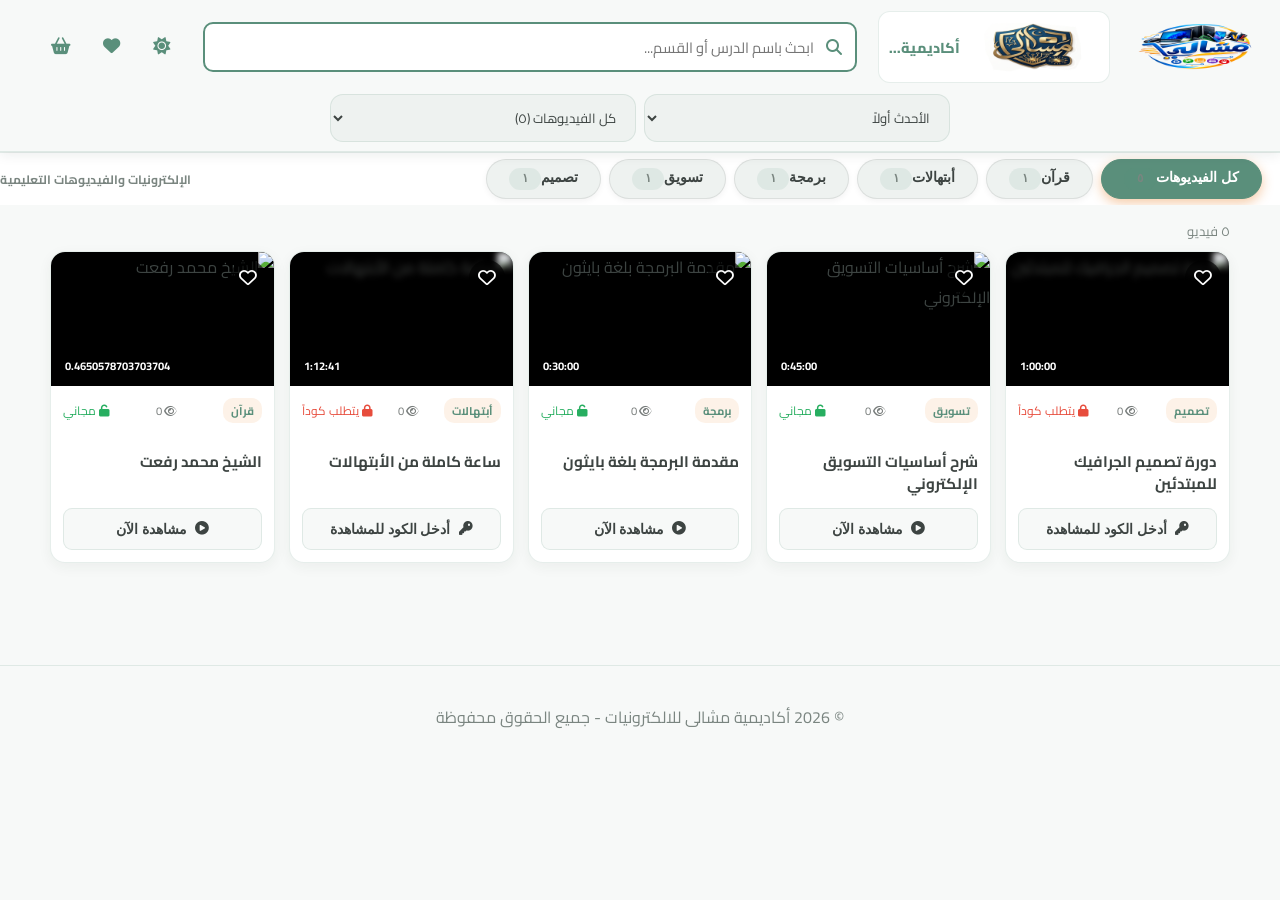
==== academy.html @ 0a914555 "Add files via upload" ====
<!DOCTYPE html>
<html lang="ar" dir="rtl">
<head>
    <meta charset="UTF-8">
    <meta name="viewport" content="width=device-width, initial-scale=1.0">
    <meta id="academy-meta-description" name="description" content="أكاديمية مشالى التعليمية - منصتك الأولى لتعلم صيانة الإلكترونيات، البرمجة، وأحدث التقنيات. دروس حصرية ومجانية.">
    <meta name="keywords" content="صيانة, إلكترونيات, برمجة, تعليم, دورات, مشالى, أكاديمية">
    <meta name="author" content="Mashily Store">
    <link rel="canonical" href="https://mashily.github.io/mashily-store/academy.html">
    <link rel="manifest" href="manifest.json">
    <meta id="academy-theme-color" name="theme-color" content="#f7f9f8">
    <meta id="academy-application-name" name="application-name" content="مشالى">
    <link id="academy-favicon" rel="icon" type="image/png" href="logo.png">
    <link id="academy-apple-touch-icon" rel="apple-touch-icon" href="logo.png">
    <meta property="og:type" content="website">
    <meta property="og:locale" content="ar_AR">
    <meta property="og:url" content="https://mashily.github.io/mashily-store/academy.html">
    <meta id="academy-og-title" property="og:title" content="أكاديمية مشالى | تعلم واحترف">
    <meta id="academy-og-description" property="og:description" content="أكاديمية مشالى التعليمية - دروس صيانة الإلكترونيات والبرمجة.">
    <meta id="academy-og-image" property="og:image" content="https://mashily.github.io/mashily-store/logo.png">
    <meta name="twitter:card" content="summary_large_image">
    <title>أكاديمية مشالى | تعلم واحترف</title>
    <link rel="stylesheet" href="style.css">
    <link rel="stylesheet" href="https://cdnjs.cloudflare.com/ajax/libs/font-awesome/6.4.0/css/all.min.css">
</head>
<body>
    <!-- الهيدر -->
    <header class="market-header">
        <div class="market-header-main">
            <a class="market-brand" href="index.html" aria-label="متجر مشالى">
                <img class="store-brand-logo" src="logo.png" alt="شعار متجر مشالى">
            </a>
            <a id="academy-header-link" class="market-academy-link" href="#academy-library" aria-label="أكاديمية مشالى للإلكترونيات">
                <img id="academy-header-icon" class="academy-video-icon" src="video.png" alt="" aria-hidden="true">
                <span id="academy-header-name">أكاديمية مشالى للإلكترونيات</span>
            </a>
            <label class="market-search" for="academy-search">
                <i class="fas fa-search" aria-hidden="true"></i>
                <input type="search" id="academy-search" placeholder="ابحث باسم الدرس أو القسم..." oninput="searchAcademy()" aria-label="البحث في الدروس">
            </label>
            <div class="market-actions">
                <div class="market-theme-wrap">
                    <button class="market-icon-button" type="button" onclick="toggleThemeMenu(event)" aria-label="تغيير المظهر"><i id="theme-icon" class="fas fa-moon"></i></button>
                    <div id="theme-menu" class="market-theme-menu">
                        <button onclick="setTheme('dark', event)" title="داكن هادئ"><i class="fas fa-moon"></i></button>
                        <button onclick="setTheme('light', event)" title="فاتح"><i class="fas fa-sun"></i></button>
                        <button onclick="setTheme('neon', event)" title="نيون"><i class="fas fa-bolt"></i></button>
                        <button onclick="setTheme('gold', event)" title="ذهبي"><i class="fas fa-crown"></i></button>
                    </div>
                </div>
                <button class="market-icon-button" type="button" onclick="document.getElementById('academy-library-filter').value='favorites'; applyAcademyFilters();" aria-label="دروس المفضلة">
                    <i class="fas fa-heart"></i>
                </button>
                <a class="market-icon-button" href="index.html" aria-label="العودة إلى المتجر"><i class="fas fa-shopping-basket"></i></a>
            </div>
        </div>
        <div class="academy-controls">
            <div class="academy-sort-container">
                <select id="academy-sort" onchange="sortAcademyVideos()" aria-label="ترتيب الدروس">
                    <option value="newest">الأحدث أولاً</option>
                    <option value="oldest">الأقدم أولاً</option>
                    <option value="most_viewed">الأكثر مشاهدة</option>
                    <option value="most_liked">الأكثر إعجاباً</option>
                </select>
                <select id="academy-library-filter" onchange="applyAcademyFilters()" aria-label="تصفية فيديوهات الأكاديمية">
                    <option value="all">كل الفيديوهات</option>
                    <option value="favorites">المفضلة</option>
                    <option value="continue">أكمل المشاهدة</option>
                    <option value="completed">تمت مشاهدتها</option>
                </select>
            </div>
        </div>
    </header>
    <nav class="market-category-bar" aria-label="أقسام الأكاديمية">
        <div id="academy-cats" class="cat-nav-scroll"></div>
        <button id="site-tagline" class="market-admin-link" type="button" onclick="triggerAdmin()">للإلكترونيات والفيديوهات التعليمية</button>
    </nav>

    <section class="academy-library" id="academy-library" aria-labelledby="academy-library-title">
        <h2 id="academy-library-title" class="visually-hidden">دروس الأكاديمية</h2>
        <span id="academy-results-count" class="academy-results-count" role="status" aria-live="polite"></span>
        <main class="video-grid" id="academy-grid" aria-label="دروس الأكاديمية">
            <div class="loader" style="grid-column: 1/-1; margin: 50px auto;"></div>
        </main>
    </section>

    <!-- مشغل الفيديو المنبثق -->
    <div id="video-player-modal" class="video-modal-overlay" onclick="if(event.target === this) closeVideoModal()">
        <div class="video-modal-content">
            <button class="close-video-btn" onclick="closeVideoModal()">✕</button>
            <div id="video-frame-container" class="video-frame-container">
                <button id="academy-fullscreen-btn" class="academy-fullscreen-btn" type="button" onclick="toggleAcademyVideoFullscreen()" aria-label="تكبير الفيديو" title="تكبير الفيديو">
                    <i class="fas fa-expand" aria-hidden="true"></i>
                </button>
                <!-- سيتم وضع الفيديو هنا -->
            </div>
            <div id="academy-player-notice" class="academy-player-notice" role="status" aria-live="polite" hidden></div>
            <div id="video-progress-container" class="video-progress-container">
                <div id="video-progress-bar" class="video-progress-bar"></div>
            </div>
            <div id="video-attachments-container" class="video-attachments"></div>
            
            <!-- قسم التفاعلات (لايك وتعليقات) -->
            <div class="video-interactions">
                <!-- شريط تقدم المستخدم -->
                <div class="user-profile-bar">
                    <div class="user-info">
                        <i class="fas fa-user-astronaut"></i>
                        <span id="profile-username">زائر</span>
                        <button id="edit-username-btn" onclick="changeUsername()" title="تغيير اسمك"><i class="fas fa-pencil-alt"></i></button>
                    </div>
                    <div class="level-info">
                        <span id="profile-level" class="level-badge">مبتدئ</span>
                        <div class="progress-container">
                            <div id="profile-progress" class="progress-bar"></div>
                        </div>
                        <span id="profile-points">0 / 100 نقطة</span>
                    </div>
                </div>
                <div class="video-actions">
                    <button id="video-like-btn" class="action-btn" onclick="toggleVideoLike()">
                        <i class="far fa-thumbs-up"></i> <span id="video-like-count">0</span> أعجبني
                    </button>
                    <button id="video-dislike-btn" class="action-btn" onclick="toggleVideoDislike()">
                        <i class="far fa-thumbs-down"></i> <span id="video-dislike-count">0</span> لم يعجبني
                    </button>
                    <button id="video-share-btn" class="action-btn" onclick="shareAcademyVideo()">
                        <i class="fas fa-share"></i> مشاركة
                    </button>
                </div>
                <div class="comments-section">
                    <h3 style="color:white; font-size:1rem; margin-bottom:10px; border-bottom:1px solid #333; padding-bottom:5px;">التعليقات</h3>
                    <div class="comment-form">
                        <input type="text" id="comment-input" placeholder="أضف تعليقاً..." onkeypress="if(event.key==='Enter') submitComment()">
                        <button onclick="submitComment()" class="btn-send"><i class="fas fa-paper-plane"></i></button>
                    </div>
                    <div id="comments-list" class="comments-list"></div>
                </div>
            </div>
        </div>
    </div>

    <!-- الفوتر -->
    <footer style="text-align: center; padding: 20px; color: var(--text-light); margin-top: 50px; border-top: 1px solid var(--border);">
        <p id="academy-footer-text">© 2026 أكاديمية مشالى - جميع الحقوق محفوظة</p>
    </footer>

    <script src="xlsx.full.min.js"></script>
    <script src="excel-loader.js"></script>
    <script src="script.js"></script>
    <script>
        window.addEventListener('load', async () => {
            await init();
            initAcademyPage();
        });
    </script>
</body>
</html>
---- style.css ----
/* استيراد الخط العربي الاحترافي */
@import url('https://fonts.googleapis.com/css2?family=Cairo:wght@400;700;900&display=swap');

:root {
    --primary: #5a8f7b;
    --bg: #f7f9f8;
    --card: #eef2f0;
    --text: #3d4442;
    --text-light: #7a8580;
    --card-bg: #ffffff;
    --border: rgba(90,143,123,0.15);
    --ticker-bg: #3d4442;
}

/* Black theme - calm default */
[data-theme="dark"] {
    --primary: #9bb8a7;
    --bg: #141719;
    --card: #1c2022;
    --text: #e5e9e6;
    --text-light: #a5ada8;
    --card-bg: #1c2022;
    --border: rgba(155,184,167,0.16);
    --ticker-bg: #1c2022;
}

[data-theme="light"] {
    --primary: #5a8f7b;
    --bg: #f7f9f8;
    --card: #eef2f0;
    --text: #3d4442;
    --card-bg: #ffffff;
    --text-light: #7a8580;
    --border: rgba(90,143,123,0.15);
    --ticker-bg: #3d4442;
}

/* White Theme - أبيض نقي */
[data-theme="white"] {
    --primary: #2e8b57;
    --bg: #ffffff;
    --card: #f9fafb;
    --text: #1f2937;
    --card-bg: #ffffff;
    --text-light: #6b7280;
    --border: #e5e7eb;
    --ticker-bg: #14532d;
}

/* Ocean Theme - أزرق هادئ */
[data-theme="ocean"] {
    --primary: #2f6f8f;
    --bg: #f4f8fa;
    --card: #e8f0f4;
    --text: #2c3e50;
    --card-bg: #ffffff;
    --text-light: #718391;
    --border: rgba(47,111,143,0.2);
    --ticker-bg: #2c3e50;
}

/* Rose Theme - وردي هادئ */
[data-theme="rose"] {
    --primary: #c97b84;
    --bg: #fdf7f8;
    --card: #f7ecee;
    --text: #4a3b3d;
    --card-bg: #ffffff;
    --text-light: #8a6a6e;
    --border: rgba(201,123,132,0.2);
    --ticker-bg: #4a3b3d;
}

/* Mint Theme - أخضر ناعم */
[data-theme="mint"] {
    --primary: #5b9a7e;
    --bg: #f6faf8;
    --card: #e9f2ee;
    --text: #33423b;
    --card-bg: #ffffff;
    --text-light: #6d8578;
    --border: rgba(91,154,126,0.2);
    --ticker-bg: #33423b;
}

/* Neon Tech Theme */
[data-theme="neon"] {
    --primary: #00D4FF;
    --bg: #000000;
    --card: #0A0A1A;
    --text: #FFFFFF;
    --card-bg: #0A0A1A;
    --text-light: #9aa7b8;
    --border: #00D4FF;
    --ticker-bg: #1A1A2E;
}

/* Premium Gold Theme */
[data-theme="gold"] {
    --primary: #FFD700;
    --bg: #0F0E0B;
    --card: #1A1915;
    --text: #FFFFFF;
    --card-bg: #1A1915;
    --text-light: #b8ad8a;
    --border: #FFD700;
    --ticker-bg: #2C2620;
}

[data-theme="dark"] #theme-icon {
    color: #9bb8a7;
}

body { 
    background: var(--bg); 
    color: var(--text); 
    margin: 0; 
    font-family: 'Cairo', sans-serif; 
    direction: rtl; 
    padding-bottom: 60px; /* مساحة للشريط السفلي */
    transition: 0.3s;
}

/* الهيدر وشعار مشالي والأكاديمية */
header { 
    background: var(--card); 
    padding: 0; 
    border-bottom: 2px solid var(--primary); 
    position: sticky; 
    top: 0; 
    z-index: 1000;
    box-shadow: 0 2px 10px rgba(0,0,0,0.1);
}
.header-top { display: flex; justify-content: space-between; align-items: center; gap: 10px; }
.logo, .academy-link { 
    text-decoration: none; 
    color: var(--primary); 
    font-weight: 900; 
    font-size: 1.4rem; 
    display: flex; 
    align-items: center; 
    gap: 5px; 
}
.academy-link { font-size: 1rem; background: rgba(230, 126, 34, 0.1); padding: 5px 15px; border-radius: 20px; }

/* زر الثيمات */
#theme-icon {
    color: var(--primary);
    transition: all 0.3s ease;
}

/* تأثيرات الثيمات على الأيقونة */
[data-theme="light"] #theme-icon {
    color: #5a8f7b;
}

[data-theme="white"] #theme-icon {
    color: #2e8b57;
}

[data-theme="ocean"] #theme-icon {
    color: #2f6f8f;
}

[data-theme="rose"] #theme-icon {
    color: #c97b84;
}

[data-theme="mint"] #theme-icon {
    color: #5b9a7e;
}

[data-theme="neon"] #theme-icon {
    color: #00D4FF;
    text-shadow: 0 0 10px #00D4FF;
}

[data-theme="gold"] #theme-icon {
    color: #FFD700;
    text-shadow: 0 0 8px #FFD700;
}

/* أزرار الأقسام (العروض) */
.cat-nav-scroll { 
    display: flex; 
    overflow-x: auto; 
    gap: 12px; 
    padding: 15px 10px; 
    white-space: nowrap; 
    scrollbar-width: none; 
}
.cat-nav-scroll::-webkit-scrollbar { display: none; }

.cat-btn-chip { 
    background: var(--card); 
    color: var(--text); 
    border: 1px solid rgba(0,0,0,0.08); 
    padding: 8px 22px; 
    border-radius: 50px; 
    cursor: pointer; 
    font-size: 0.9rem; 
    font-weight: 700; 
    transition: all 0.3s cubic-bezier(0.25, 0.8, 0.25, 1); 
    box-shadow: 0 2px 6px rgba(0,0,0,0.05);
}
.cat-btn-chip:hover { transform: translateY(-3px); box-shadow: 0 5px 12px rgba(0,0,0,0.1); border-color: var(--primary); color: var(--primary); }
.cat-btn-chip.active { background: var(--primary); color: white; border-color: var(--primary); box-shadow: 0 4px 12px rgba(230, 126, 34, 0.4); }
.cat-btn-chip.active:hover { color: white; transform: translateY(-1px); }

/* كارت المنتج المطور - ضبط المسافات صفر */
.products-grid { 
    display: grid; 
    grid-template-columns: repeat(auto-fill, minmax(150px, 1fr)); 
    gap: 8px; 
    padding: 8px; 
}
.product-card { 
    background: var(--card); 
    border-radius: 10px; 
    overflow: hidden; 
    border: 1px solid rgba(0,0,0,0.05); 
    text-align: center; 
    position: relative; 
    transition: 0.3s;
}
.product-card{cursor: pointer;}

/* --- شارة المنتج الاحترافية الجديدة --- */
.pro-badge {
    position: absolute;
    top: 10px;
    left: 10px; /* تظهر في الزاوية اليسرى العلوية */
    background: var(--primary);
    color: white; 
    font-size: 0.75rem; 
    padding: 5px 12px; 
    font-weight: 900; 
    border-radius: 8px 0 8px 0; /* حواف مائلة عصرية */
    z-index: 10;
    box-shadow: 2px 2px 8px rgba(0,0,0,0.2);
    overflow: hidden; /* لإخفاء لمعان الحركة */
    animation: badgePulse 3s infinite;
}

/* لون خاص للعروض */
.pro-badge.offer {
    background: #e74c3c;
    animation: badgeShake 4s infinite;
}

/* حركة اللمعان الاحترافية */
.pro-badge::before {
    content: '';
    position: absolute;
    top: 0; left: -100%;
    width: 100%; height: 100%;
    background: linear-gradient(90deg, transparent, rgba(255,255,255,0.4), transparent);
    animation: shimmer 2.5s infinite;
}

/* شارة نفدت الكمية */
.out-badge {
    position: absolute; z-index: 2;
    top: 50%; left: 50%;
    transform: translate(-50%, -50%);
    background: rgba(52, 73, 94, 0.95);
    color: white; padding: 8px 15px;
    border-radius: 30px; font-weight: bold;
    font-size: 0.85rem; white-space: nowrap;
    box-shadow: 0 5px 15px rgba(0,0,0,0.2);
    backdrop-filter: blur(2px);
}
.product-unavailable .img-container img {
    filter: grayscale(100%);
    opacity: 0.48;
}
.product-unavailable .qty-btn:disabled,
#modal-add-btn:disabled {
    cursor: not-allowed;
    opacity: 0.75;
}

/* تعريف الحركات */
@keyframes shimmer { 100% { left: 100%; } }
@keyframes badgePulse { 0%, 100% { transform: scale(1); } 50% { transform: scale(1.05); } }
@keyframes badgeShake { 0%, 100% { transform: rotate(0deg); } 10% { transform: rotate(5deg); } 20% { transform: rotate(-5deg); } 30% { transform: rotate(0deg); } }

/* توحيد مقاسات الصور */
.img-container { 
    width: 100%; 
    height: 115px; 
    background: #fff; 
    display: flex; 
    align-items: center; 
    justify-content: center; 
    position: relative; 
    cursor: pointer;
    margin-top: 0; /* مسافة صفر */
}
.img-container img { 
    max-width: 95%; 
    max-height: 95%; 
    object-fit: contain; /* تصغير الصورة بحجم ثابت */
}

/* طبقة معلومات الصنف عند الضغط */
.product-info-overlay {
    position: absolute; 
    top: 0; 
    left: 0; 
    width: 100%; 
    height: 100%;
    background: rgba(230, 126, 34, 0.95); 
    color: white;
    display: flex; 
    align-items: center; 
    justify-content: center;
    padding: 10px; 
    font-size: 0.8rem; 
    font-weight: bold;
    opacity: 0; 
    transition: 0.3s; 
    pointer-events: none; 
    z-index: 5;
    text-align: center;
}
.product-card.show-info .product-info-overlay { opacity: 1; }

/* كارت المنتج المطور - ضغط المسافات لأقصى درجة */
.products-grid { 
    display: grid; 
    grid-template-columns: repeat(auto-fill, minmax(150px, 1fr)); 
    gap: 8px; 
    padding: 8px; 
}

.product-card { 
    background: var(--card); 
    border-radius: 10px; 
    overflow: hidden; 
    border: 1px solid rgba(0,0,0,0.05); 
    text-align: center; 
    position: relative; 
    display: flex;
    flex-direction: column;
    box-shadow: 0 2px 6px rgba(0,0,0,0.08);
    transition: all 0.3s ease;
}

.product-card:hover {
    box-shadow: 0 8px 20px rgba(102, 126, 234, 0.25);
    transform: translateY(-4px) scale(1.02);
    border-color: rgba(102, 126, 234, 0.2);
}

.product-card:hover .img-container img {
    transform: scale(1.08);
}

.product-card:hover .qty-btn {
    background: linear-gradient(135deg, var(--primary) 0%, #667eea 100%);
    transform: scale(1.05);
    box-shadow: 0 4px 12px rgba(102, 126, 234, 0.3);
}


/* توحيد مقاسات الصور وضغطها */
.img-container { 
    width: 100%; 
    height: 125px; /* ارتفاع مضغوط لكارت أصغر */
    background: #fff; 
    display: flex; 
    align-items: center; 
    justify-content: center; 
    position: relative; 
    cursor: pointer;
}

.img-container img { 
    max-width: 95%; 
    max-height: 95%; 
    object-fit: contain;
    transition: transform 0.3s ease;
}

/* منطقة البيانات - ديناميكية */
.product-details { 
    padding: 2px 3px 3px 3px; /* مسافات صفرية تقريباً */
    display: flex;
    flex-direction: column;
    justify-content: flex-end;
    flex-grow: 1;
    gap: 0px; /* لا توجد مسافة بين العناصر */
}

.product-details h4 { 
    margin: 0px 0 0px 0; /* مسافة صفر تماماً */
    padding: 0;
    font-size: 0.7rem; /* خط أصغر */
    line-height: 1.1;
    min-height: auto; /* ديناميكي */
    display: -webkit-box;
    -webkit-line-clamp: 2;
    line-clamp: 2;
    -webkit-box-orient: vertical;
    overflow: hidden;
    color: var(--text);
    font-weight: 600;
}

.price-tag { 
    color: var(--primary); 
    font-weight: 900; 
    margin: 0px 0 0px 0; /* مسافة صفر */
    padding: 0;
    font-size: 0.75rem; 
}

.product-rating {
    display: inline-flex;
    align-items: center;
    justify-content: center;
    gap: 3px;
    color: var(--text-light);
    font-size: 0.62rem;
    line-height: 1.2;
    white-space: nowrap;
}
.rating-stars {
    display: inline-flex;
    gap: 1px;
    color: #e6a700;
    direction: ltr;
}
.rating-value { font-weight: 700; }
.rating-count { color: var(--text-light); }
.modal-info-section .product-rating { font-size: 0.9rem; }

/* عداد العروض الخاصة */
.countdown-timer {
    font-size: 0.7rem;
    color: #c0392b;
    font-weight: bold;
    background: #fff5f5;
    padding: 2px 6px;
    border-radius: 15px;
    margin: 0px 0 0px 0; /* إزالة المسافات */
    border: 1px dashed #e74c3c;
    display: inline-block;
    animation: pulseTimer 2s infinite;
}
@keyframes pulseTimer { 0%, 100% { opacity: 1; } 50% { opacity: 0.8; } }

.qty-btn { 
    background: var(--primary); 
    color: white; 
    border: none; 
    padding: 3px 2px; 
    width: 100%; 
    border-radius: 5px; 
    cursor: pointer; 
    font-weight: bold;
    font-size: 0.62rem;
    transition: all 0.2s;
    margin: 0px 0 0 0; /* مسافة صفر */
}

.qty-btn:hover {
    background: var(--primary-dark, #5a67d8);
    box-shadow: 0 2px 4px rgba(102, 126, 234, 0.3);
}

/* شريط الأخبار في أسفل الشاشة ثابت */
.news-ticker { 
    position: fixed; 
    bottom: 0; 
    left: 0; 
    width: 100%; 
    background: var(--ticker-bg); 
    color: white; 
    padding: 8px 0; 
    z-index: 2000; 
    overflow: hidden;
    border-top: 1px solid var(--primary);
}
.ticker-content { 
    display: inline-block; 
    white-space: nowrap; 
    animation: ticker 20s linear infinite; 
    font-size: 0.9rem;
}
@keyframes ticker { 0% { transform: translateX(-100%); } 100% { transform: translateX(100%); } }

/* أزرار عامة احترافية */
.btn {
    background: var(--primary);
    color: white;
    border: none;
    padding: 10px 20px;
    border-radius: 8px;
    cursor: pointer;
    font-weight: bold;
    transition: all 0.3s ease;
}

.btn:hover {
    transform: translateY(-2px);
    box-shadow: 0 4px 12px rgba(102, 126, 234, 0.3);
}

[data-theme="gold"] .btn {
    color: #000;
}

/* إشعار المشترين */
.social-proof-toast { 
    position: fixed; 
    bottom: 70px; 
    right: 15px; 
    background: var(--card); 
    border: 1px solid var(--primary); 
    padding: 8px 15px; 
    border-radius: 10px;
    box-shadow: 0 4px 15px rgba(0,0,0,0.2);
    z-index: 2500; 
    font-size: 0.8rem; 
    display: none; 
    animation: fadeIn 0.5s;
}
.social-proof-toast.show { display: block; }
@keyframes fadeIn { from { opacity: 0; transform: translateY(20px); } to { opacity: 1; transform: translateY(0); } }

/* السلة الجانبية */
.cart-sidebar { 
    position: fixed; 
    left: -100%; 
    top: 0; 
    width: 300px; 
    height: 100%; 
    background: var(--card); 
    z-index: 3500; 
    transition: 0.4s; 
    box-shadow: 2px 0 15px rgba(0,0,0,0.3);
    pointer-events: auto;
}
.cart-sidebar.active { left: 0; pointer-events: auto; }

#wishlist-sidebar {
    position: fixed !important;
    right: auto !important;
    left: -100% !important;
    width: 300px;
    height: 100%;
    transition: left 0.4s ease !important;
    pointer-events: auto;
    visibility: hidden;
}

#wishlist-sidebar.active {
    left: 0 !important;
    visibility: visible;
}

.overlay { position: fixed; top: 0; left: 0; width: 100%; height: 100%; background: rgba(0,0,0,0.2); display: none; z-index: 2500; pointer-events: none; }
.overlay.active { display: block; pointer-events: auto; }

/* تأثير التحميل skeleton */
.skeleton-card { background: #eee; height: 240px; border-radius: 10px; position: relative; overflow: hidden; }
.skeleton-card::after {
    content: ""; position: absolute; top: 0; left: -100%; width: 100%; height: 100%;
    background: linear-gradient(90deg, transparent, rgba(255,255,255,0.4), transparent);
    animation: loading 1.5s infinite;
}
@keyframes loading { 100% { left: 100%; } }

/* زر واتساب عائم أسفل اليسار */
.whatsapp-float {
    position: fixed;
    bottom: 70px; /* فوق شريط الأخبار */
    left: 20px;
    background: #25d366;
    color: white;
    width: 55px;
    height: 55px;
    border-radius: 50%;
    display: flex;
    align-items: center;
    justify-content: center;
    font-size: 30px;
    box-shadow: 2px 2px 10px rgba(0,0,0,0.2);
    z-index: 2000;
    text-decoration: none;
    transition: 0.3s;
}
.whatsapp-float:hover { transform: scale(1.1); }

/* ضبط شكل السلة */
.cart-sidebar {
    display: flex;
    flex-direction: column;
}

#cart-items {
    flex-grow: 1;
    overflow-y: auto;
    padding: 15px;
}

.cart-item-compact {
    display: flex;
    align-items: center;
    gap: 10px;
    background: var(--bg);
    padding: 10px;
    border-radius: 10px;
    margin-bottom: 10px;
    border: 1px solid rgba(0,0,0,0.05);
    pointer-events: auto;
}

.cart-item-compact button {
    pointer-events: auto;
    cursor: pointer;
}

.cart-item-img {
    width: 45px;
    height: 45px;
    object-fit: contain;
    background: white;
    border-radius: 5px;
}

.cart-footer {
    padding: 0 20px 20px;
    background: var(--card);
    border-top: 2px solid var(--primary);
    box-shadow: 0 -5px 15px rgba(0,0,0,0.05);
}

/* أيقونة المفضلة */
.wishlist-btn {
    position: absolute;
    top: 8px;
    right: 8px;
    background: rgba(255, 255, 255, 0.95);
    border: none;
    width: 32px;
    height: 32px;
    border-radius: 50%;
    cursor: pointer;
    font-size: 1.1rem;
    display: flex;
    align-items: center;
    justify-content: center;
    transition: all 0.3s ease;
    z-index: 15;
    box-shadow: 0 2px 8px rgba(0,0,0,0.15);
    color: #333;
}

.wishlist-btn:hover {
    background: white;
    transform: scale(1.15);
    box-shadow: 0 4px 12px rgba(231, 76, 60, 0.25);
}

.wishlist-btn.active {
    color: #e74c3c;
    animation: heartBeat 0.4s ease;
}

/* تأثيرات خاصة لكل ثيم */

/* Light Theme - Default */
[data-theme="light"] .wishlist-btn {
    background: rgba(255, 255, 255, 0.95);
    color: #333;
}

[data-theme="light"] .wishlist-btn.active {
    color: #e74c3c;
}

/* Neon Theme */
[data-theme="neon"] .wishlist-btn {
    background: rgba(15, 23, 42, 0.95);
    color: #FFFFFF;
}

[data-theme="neon"] .wishlist-btn.active {
    color: #00D4FF;
}

/* Gold Theme */
[data-theme="gold"] .wishlist-btn {
    background: rgba(15, 23, 42, 0.95);
    color: #FFFFFF;
}

[data-theme="gold"] .wishlist-btn.active {
    color: #FFD700;
}

/* Light Theme - Default */
[data-theme="light"] .qty-btn {
    background: linear-gradient(135deg, #e67e22, #d35400);
    box-shadow: 0 2px 8px rgba(230, 126, 34, 0.2);
}

[data-theme="light"] .qty-btn:hover {
    box-shadow: 0 4px 15px rgba(230, 126, 34, 0.4);
}

[data-theme="light"] .product-card {
    border-color: rgba(0,0,0,0.08);
}

/* Neon Theme - Neon Glow */
[data-theme="neon"] .qty-btn {
    background: linear-gradient(135deg, #00D4FF, #9D4EDD);
    box-shadow: 0 0 10px #00D4FF, 0 0 20px #9D4EDD;
    text-shadow: 0 0 10px rgba(0, 212, 255, 0.5);
}

[data-theme="neon"] .qty-btn:hover {
    box-shadow: 0 0 20px #00D4FF, 0 0 30px #9D4EDD;
    transform: scale(1.05) translateY(-2px);
}

[data-theme="neon"] .product-card {
    border-color: #00D4FF;
}

/* Premium Gold Theme - Gold Shine */
[data-theme="gold"] .qty-btn {
    background: linear-gradient(135deg, #FFD700, #FFA500);
    box-shadow: 0 4px 15px rgba(255, 215, 0, 0.4);
}

[data-theme="gold"] .qty-btn:hover {
    box-shadow: 0 6px 20px rgba(255, 215, 0, 0.6);
    transform: scale(1.05) translateY(-2px);
}

[data-theme="gold"] .product-card {
    border-color: #FFD700;
}

@keyframes heartBeat {
    0%, 100% { transform: scale(1); }
    25% { transform: scale(1.3); }
    50% { transform: scale(1.1); }
}
.cat-btn-chip, .product-card, .btn, input, select, textarea {
    transition: background-color 0.3s ease;
}

.social-proof-toast {
    box-shadow: 0 4px 15px rgba(0, 0, 0, 0.1);
}

.cat-btn i {
    margin-left: 8px;
}

/* --- نافذة تفاصيل المنتج (Modal) --- */
#product-details-modal {
    display: none;
    position: fixed;
    top: 0; left: 0;
    width: 100%; height: 100%;
    background: rgba(0,0,0,0.3); /* خلفية أكثر شفافية */
    z-index: 5000;
    align-items: center;
    justify-content: center;
    backdrop-filter: blur(8px); /* زيادة تأثير الضباب */
}

.details-content {
    background: var(--card-bg);
    width: 95%;
    max-width: 1000px; /* عرض أكبر للشاشات الكبيرة */
    border-radius: 15px;
    padding: 0; /* إزالة الحواف الداخلية للتحكم بها في الشبكة */
    position: relative;
    display: flex;
    flex-direction: column;
    box-shadow: 0 10px 30px rgba(0,0,0,0.3);
    border: 1px solid var(--primary);
    max-height: 90vh;
    overflow: hidden;
}

/* تقسيم النافذة لجزئين */
.modal-body-grid {
    display: grid;
    grid-template-columns: 1.2fr 1fr; /* الصورة تأخذ مساحة أكبر قليلاً */
    height: 100%;
    overflow: hidden;
}

/* قسم الصورة */
.modal-gallery-section {
    background: #fff;
    padding: 20px;
    display: flex;
    flex-direction: column;
    justify-content: center;
    border-left: 1px solid rgba(0,0,0,0.05);
}

/* قسم المعلومات */
.modal-info-section {
    padding: 25px;
    overflow-y: auto;
    display: flex;
    flex-direction: column;
    gap: 15px;
    max-height: 85vh; /* لضمان التمرير داخل القسم فقط */
}

/* معرض الصور */
.gallery-container { 
    position: relative; 
    width: 100%; 
    height: 400px; /* تكبير ارتفاع الصورة */
    display: flex; align-items: center; justify-content: center; overflow: hidden;
    cursor: zoom-in; /* شكل المؤشر عند التكبير */
}
.gallery-img { max-width: 100%; max-height: 100%; object-fit: contain; transition: transform 0.3s ease; /* حركة ناعمة للتكبير */ }
.gallery-btn { position: absolute; top: 50%; transform: translateY(-50%); background: rgba(0,0,0,0.1); color: var(--primary); border: none; padding: 10px; cursor: pointer; border-radius: 50%; width: 40px; height: 40px; display: flex; align-items: center; justify-content: center; transition: 0.3s; font-size: 1.2rem; z-index: 100; }
.gallery-btn:hover { background: var(--primary); color: #fff; }
.prev-btn { left: 10px; right: auto; }
.next-btn { right: 10px; left: auto; }

/* زر تكبير الشاشة */
.fullscreen-btn {
    top: 15px; right: 15px; /* في الزاوية العلوية */
    transform: none; /* إلغاء التوسط العمودي */
    background: rgba(255,255,255,0.8);
    color: #333;
    z-index: 10;
}

/* تنسيق وضع ملء الشاشة */
.gallery-container:fullscreen {
    background: #000; /* خلفية سوداء للتركيز */
    display: flex; align-items: center; justify-content: center;
}
.gallery-container:fullscreen .gallery-img {
    max-height: 90vh; /* ضمان عدم خروج الصورة عن الشاشة */
}

.gallery-dots { display: flex; gap: 5px; justify-content: center; margin-top: 10px; }
.dot { width: 10px; height: 10px; background: #ccc; border-radius: 50%; cursor: pointer; }
.dot.active { background: var(--primary); transform: scale(1.2); }

/* شريط الصور المصغرة (Thumbnails) */
.gallery-thumbnails {
    display: flex;
    gap: 10px;
    justify-content: center;
    margin-top: 15px;
    overflow-x: auto;
    padding: 5px;
    scrollbar-width: none; /* إخفاء شريط التمرير */
}
.gallery-thumbnails::-webkit-scrollbar { display: none; }

.thumbnail-img {
    width: 60px; height: 60px;
    object-fit: contain;
    border: 2px solid var(--border);
    border-radius: 8px;
    cursor: pointer;
    transition: all 0.2s ease;
    background: #fff;
    opacity: 0.7;
}
.thumbnail-img:hover { opacity: 1; transform: translateY(-2px); border-color: var(--primary); }
.thumbnail-img.active {
    opacity: 1;
    border-color: var(--primary);
    box-shadow: 0 0 0 2px rgba(230, 126, 34, 0.2);
    transform: scale(1.05);
}

/* تحسينات نافذة المنتج - خطوط كبيرة وأزرار */
#modal-title { font-size: 1.6rem !important; margin: 0 !important; font-weight: 900 !important; line-height: 1.3; }
#modal-desc { font-size: 1rem !important; color: var(--text-light) !important; margin: 0 !important; line-height: 1.6; }
#modal-specs { 
    font-size: 0.95rem !important; 
    line-height: 1.8 !important; 
    color: var(--text) !important; 
    background: var(--bg); 
    padding: 15px; 
    border-radius: 10px; 
    border: 1px solid var(--border);
}
#modal-price-area { font-size: 2rem !important; margin: 10px 0 !important; color: var(--primary); font-weight: 900; }
#modal-meta { font-size: 1rem !important; }

/* زر الإغلاق */
.close-modal-btn {
    position: absolute; top: 15px; left: 15px; 
    background: rgba(0,0,0,0.05); border: none; 
    width: 35px; height: 35px; border-radius: 50%;
    font-size: 1.2rem; cursor: pointer; color: var(--text); 
    z-index: 20; display: flex; align-items: center; justify-content: center;
    transition: 0.3s;
}
.close-modal-btn:hover { background: #e74c3c; color: white; }

/* تجاوب مع الموبايل */
@media (max-width: 768px) {
    header {
        position: static;
    }

    .modal-body-grid { grid-template-columns: 1fr; overflow-y: auto; display: block; }
    .modal-gallery-section { padding: 10px; border-left: none; border-bottom: 1px solid var(--border); }
    .gallery-container { height: 280px; }
    .modal-info-section { padding: 15px; max-height: none; overflow: visible; }
    .details-content { max-height: 95vh; overflow-y: auto; }
}

/* تأثير تحميل الأكاديمية (Skeleton) */
.skeleton-video {
    background: var(--card);
    border-radius: 15px;
    height: 180px;
    position: relative;
    overflow: hidden;
    border: 1px solid var(--border);
}
.skeleton-video::after {
    content: ""; position: absolute; top: 0; left: -100%; width: 100%; height: 100%;
    background: linear-gradient(90deg, transparent, rgba(255,255,255,0.1), transparent);
    animation: loading 1.5s infinite;
}
.skeleton-vid-top { height: 60%; background: rgba(150,150,150,0.15); }
.skeleton-vid-bot { height: 40%; padding: 10px; display: flex; flex-direction: column; gap: 8px; }
.skeleton-line { height: 8px; background: rgba(150,150,150,0.15); border-radius: 4px; }

/* --- تنسيقات الأكاديمية الاحترافية --- */
.academy-hero {
    background: linear-gradient(-45deg, var(--primary), #2c3e50, #2980b9, #6dd5fa);
    background-size: 400% 400%;
    animation: gradientBG 15s ease infinite;
    color: white;
    padding: 30px 20px;
    text-align: center;
    border-radius: 0 0 30px 30px;
    margin-bottom: 30px;
    box-shadow: 0 10px 30px rgba(0,0,0,0.2);
    position: relative;
    overflow: hidden;
}
@keyframes gradientBG {
    0% { background-position: 0% 50%; }
    50% { background-position: 100% 50%; }
    100% { background-position: 0% 50%; }
}
.academy-hero::before {
    content: ''; position: absolute; top: 0; left: 0; width: 100%; height: 100%;
    background: url('https://www.transparenttextures.com/patterns/cubes.png');
    opacity: 0.1;
}
.hero-content { position: relative; z-index: 2; }
.hero-icon { font-size: 2.5rem; margin-bottom: 10px; animation: float 3s ease-in-out infinite; }
.academy-hero h1 { font-size: 2.5rem; margin: 0 0 10px 0; font-weight: 900; text-shadow: 0 2px 10px rgba(0,0,0,0.2); }
.academy-hero p { font-size: 1.1rem; opacity: 0.9; max-width: 600px; margin: 0 auto 20px auto; line-height: 1.6; }
.hero-stats { display: flex; gap: 20px; justify-content: center; flex-wrap: wrap; font-size: 0.9rem; opacity: 0.8; }
.hero-stats span { display: flex; align-items: center; gap: 5px; background: rgba(255,255,255,0.1); padding: 5px 15px; border-radius: 20px; }

@keyframes float { 0%, 100% { transform: translateY(0); } 50% { transform: translateY(-10px); } }

.academy-controls { max-width: 1000px; margin: 0 auto 30px auto; padding: 0 20px; text-align: center; }
.search-box { position: relative; max-width: 500px; margin: 0 auto 20px auto; }
.search-box input { 
    width: 100%; padding: 12px 40px 12px 15px; border-radius: 30px; border: none; 
    background: var(--card); color: var(--text); font-size: 1rem; transition: 0.3s;
    box-shadow: 0 5px 15px rgba(0,0,0,0.08);
}
.search-box input:focus { transform: scale(1.02); box-shadow: 0 8px 25px rgba(0,0,0,0.15); }
.search-box i { position: absolute; right: 15px; top: 50%; transform: translateY(-50%); color: var(--text-light); }

.academy-sort-container {
    display: grid;
    gap: 8px;
    max-width: 320px;
    margin: 0 auto 15px auto;
}
#academy-sort,
#academy-library-filter {
    width: 100%;
    padding: 8px 15px;
    border-radius: 25px;
    border: 2px solid var(--border);
    background: var(--card);
    color: var(--text);
    font-family: 'Cairo', sans-serif;
    cursor: pointer;
    outline: none;
    font-size: 0.9rem;
}
#academy-sort:focus,
#academy-library-filter:focus { border-color: var(--primary); }

.video-grid {
    display: grid;
    grid-template-columns: repeat(auto-fill, minmax(180px, 1fr)); /* تصغير أكثر للكروت */
    gap: 10px; /* تقليل المسافات */
    padding: 10px;
    max-width: 1400px; /* زيادة عرض الحاوية لاستغلال الشاشة */
    margin: 0 auto;
}

.video-card {
    background: var(--card);
    border-radius: 15px;
    overflow: hidden;
    box-shadow: 0 5px 15px rgba(0,0,0,0.03);
    transition: transform 0.3s ease, box-shadow 0.3s ease;
    border: 1px solid rgba(0,0,0,0.03);
    position: relative;
    display: flex;
    flex-direction: column;
    cursor: pointer;
}
.video-card:hover { transform: translateY(-5px); box-shadow: 0 15px 35px rgba(0,0,0,0.1); }

.video-thumbnail {
    position: relative;
    width: 100%;
    padding-top: 60%; /* تكبير ارتفاع الفيديو قليلاً */
    background: #000;
    overflow: hidden;
}
.video-thumbnail img {
    position: absolute; top: 0; left: 0; width: 100%; height: 100%;
    object-fit: cover; transition: transform 0.5s ease;
}
.video-card:hover .video-thumbnail img { transform: scale(1.1); }

.video-favorite-btn {
    position: absolute;
    top: 8px;
    right: 8px;
    z-index: 3;
    width: 36px;
    height: 36px;
    border: 0;
    border-radius: 50%;
    background: rgba(0, 0, 0, 0.65);
    color: white;
    cursor: pointer;
    font-size: 1.1rem;
}
.video-favorite-btn.active { color: #ff4d6d; }
.video-favorite-btn:focus-visible,
.video-resume-btn:focus-visible { outline: 3px solid var(--primary); outline-offset: 2px; }

.video-completed-badge {
    position: absolute;
    top: 8px;
    left: 8px;
    z-index: 2;
    padding: 4px 7px;
    border-radius: 20px;
    background: rgba(22, 163, 74, 0.95);
    color: white;
    font-size: 0.68rem;
    font-weight: bold;
}

.video-card-progress {
    position: absolute;
    bottom: 0;
    right: 0;
    left: 0;
    z-index: 2;
    height: 5px;
    background: rgba(255, 255, 255, 0.45);
}
.video-card-progress span {
    display: block;
    height: 100%;
    background: #e11d48;
    transition: width 0.3s ease;
}

/* شارة مدة الفيديو */
.video-duration {
    position: absolute;
    bottom: 8px;
    left: 8px; /* تظهر في الزاوية اليسرى */
    background: rgba(0, 0, 0, 0.75);
    color: white;
    padding: 2px 6px;
    border-radius: 4px;
    font-size: 0.7rem;
    font-weight: bold;
    backdrop-filter: blur(2px);
}

.play-icon-overlay {
    position: absolute; top: 50%; left: 50%; transform: translate(-50%, -50%);
    width: 60px; height: 60px;
    background: rgba(230, 126, 34, 0.9);
    border-radius: 50%;
    display: flex; align-items: center; justify-content: center;
    color: white; font-size: 1.5rem;
    opacity: 0; transition: 0.3s;
    box-shadow: 0 0 0 0 rgba(230, 126, 34, 0.5);
}
.video-card:hover .play-icon-overlay { opacity: 1; animation: pulsePlay 1.5s infinite; }
@keyframes pulsePlay { 0% { box-shadow: 0 0 0 0 rgba(230, 126, 34, 0.7); } 70% { box-shadow: 0 0 0 15px rgba(230, 126, 34, 0); } 100% { box-shadow: 0 0 0 0 rgba(230, 126, 34, 0); } }

.video-content { padding: 8px; flex-grow: 1; display: flex; flex-direction: column; } /* تقليل الحواف أكثر */
.video-meta { display: flex; justify-content: space-between; align-items: center; margin-bottom: 5px; }
.video-cat { font-size: 0.7rem; background: rgba(230, 126, 34, 0.1); color: var(--primary); padding: 2px 8px; border-radius: 10px; font-weight: bold; }
.video-status { font-size: 0.75rem; }

.video-title { font-size: 0.85rem; font-weight: bold; margin-bottom: 5px; line-height: 1.3; color: var(--text); flex-grow: 1; }

.video-btn {
    width: 100%; padding: 6px; border: none; border-radius: 6px;
    background: var(--bg); color: var(--text); border: 1px solid var(--border);
    cursor: pointer; font-weight: bold; transition: 0.3s; font-size: 0.8rem;
    display: flex; align-items: center; justify-content: center; gap: 8px;
}
.video-btn:hover { background: var(--primary); color: white; border-color: var(--primary); }
.video-resume-btn { background: rgba(230, 126, 34, 0.12); color: var(--primary); }

/* Locked Video Style */
.video-card.locked .video-thumbnail img { filter: blur(3px) grayscale(80%); }
.video-card.locked .play-icon-overlay { background: rgba(50, 50, 50, 0.9); animation: none; }
.video-card.locked .play-icon-overlay i::before { content: "\f023"; } /* Lock icon */

/* Video Modal */
.video-modal-overlay {
    position: fixed; top: 0; left: 0; width: 100%; height: 100%;
    background: rgba(0,0,0,0.9); z-index: 6000;
    display: none;
    align-items: flex-start; /* تعديل: لضمان ظهور أعلى النافذة دائماً */
    justify-content: center;
    backdrop-filter: blur(5px);
    overflow-y: auto; /* السماح بالتمرير إذا كان المحتوى أطول من الشاشة */
    padding: 5vh 15px; /* إضافة مسافة علوية وسفلية لتجنب الالتصاق بالحواف */
}
.video-modal-content {
    width: 90%; max-width: 900px;
    background: black; border-radius: 15px; overflow: hidden;
    box-shadow: 0 20px 50px rgba(0,0,0,0.5);
    position: relative;
}
.video-frame-container { position: relative; padding-top: 56.25%; }
.video-frame-container iframe, .video-frame-container video { position: absolute; top: 0; left: 0; width: 100%; height: 100%; }
.video-frame-container:fullscreen,
.video-frame-container:-webkit-full-screen {
    width: 100vw;
    height: 100vh;
    padding: 0;
    background: #000;
}
#active-academy-video:fullscreen,
#active-academy-video:-webkit-full-screen {
    width: 100vw;
    height: 100vh;
    object-fit: contain;
    background: #000;
}
.academy-fullscreen-btn {
    position: absolute;
    top: 12px;
    left: 12px;
    z-index: 5;
    display: inline-flex;
    align-items: center;
    justify-content: center;
    width: 42px;
    height: 42px;
    border: 1px solid rgba(255,255,255,0.45);
    border-radius: 8px;
    background: rgba(0,0,0,0.72);
    color: #fff;
    cursor: pointer;
    font-size: 1.1rem;
}
.academy-fullscreen-btn:hover,
.academy-fullscreen-btn:focus-visible {
    background: var(--primary);
    outline: 2px solid #fff;
    outline-offset: 2px;
}
.video-unavailable-message {
    position: absolute;
    inset: 0;
    display: flex;
    align-items: center;
    justify-content: center;
    padding: 20px;
    color: #fff;
    text-align: center;
}
.academy-player-notice {
    padding: 8px 14px;
    background: #33270d;
    color: #ffe6a3;
    text-align: center;
    font-size: 0.9rem;
}
.academy-player-notice[hidden] {
    display: none;
}
.close-video-btn { position: absolute; top: -40px; right: 0; color: white; background: none; border: none; font-size: 2rem; cursor: pointer; transition: 0.3s; }
.close-video-btn:hover { color: var(--primary); transform: rotate(90deg); }

/* شريط التقدم للفيديو */
.video-progress-container {
    width: 100%; height: 5px; background: #222; position: relative; display: none;
}
.video-progress-bar {
    height: 100%; background: var(--primary); width: 0%;
    transition: width 0.1s linear;
    box-shadow: 0 0 10px var(--primary);
}

/* قسم المرفقات في النافذة */
.video-attachments {
    padding: 15px 20px;
    display: flex;
    gap: 10px;
    flex-wrap: wrap;
}
.attachment-btn {
    background: #222;
    color: #ccc;
    text-decoration: none;
    padding: 8px 15px;
    border-radius: 5px;
    font-size: 0.85rem;
    display: flex; align-items: center; gap: 8px;
    transition: 0.3s; border: 1px solid #333;
}
.attachment-btn:hover { background: var(--primary); color: white; border-color: var(--primary); }

/* تفاعلات الفيديو (لايك وتعليقات) */
.video-interactions {
    padding: 0 20px 20px 20px;
    border-top: 1px solid #333;
    color: #fff;
    background: #000;
}
.video-actions {
    padding: 15px 0;
    display: flex;
    gap: 15px;
}

/* --- شريط تقدم المستخدم --- */
.user-profile-bar {
    background: rgba(255, 255, 255, 0.05);
    border: 1px solid #333;
    border-radius: 10px;
    padding: 12px 15px;
    margin-bottom: 15px;
    display: flex;
    justify-content: space-between;
    align-items: center;
    gap: 15px;
}
.user-info {
    display: flex;
    align-items: center;
    gap: 8px;
    font-weight: bold;
    font-size: 1rem;
}
#edit-username-btn {
    background: none;
    border: none;
    color: #999;
    cursor: pointer;
    font-size: 0.8rem;
    padding: 2px 5px;
    transition: color 0.3s;
}
#edit-username-btn:hover { color: var(--primary); }
.user-info i {
    color: var(--primary);
    font-size: 1.3rem;
}
.level-info {
    display: flex;
    align-items: center;
    gap: 10px;
    flex-grow: 1;
    max-width: 400px;
}
.level-badge {
    background: var(--primary);
    color: white;
    padding: 3px 10px;
    border-radius: 15px;
    font-size: 0.75rem;
    font-weight: bold;
}
.progress-container {
    flex-grow: 1;
    height: 8px;
    background: #333;
    border-radius: 4px;
    overflow: hidden;
}
.progress-bar {
    height: 100%;
    width: 0%;
    background: var(--primary);
    border-radius: 4px;
    transition: width 0.5s ease;
    box-shadow: 0 0 8px var(--primary);
}
#profile-points {
    font-size: 0.8rem;
    color: #ccc;
    font-weight: bold;
    min-width: 100px;
    text-align: left;
}

.video-actions {
    padding: 15px 0;
    display: flex;
    gap: 15px;
}
.action-btn {
    background: rgba(255,255,255,0.1);
    border: 1px solid rgba(255,255,255,0.2);
    color: #fff;
    padding: 8px 20px;
    border-radius: 20px;
    cursor: pointer;
    display: flex; align-items: center; gap: 8px;
    transition: 0.3s; font-family: 'Cairo', sans-serif;
}
.action-btn:hover { background: rgba(255,255,255,0.2); }
.action-btn.active { background: var(--primary); border-color: var(--primary); color: white; animation: pulse 0.3s; }

.action-btn.dislike-active {
    background: #e74c3c; /* لون أحمر للديسلايك */
    border-color: #e74c3c;
    color: white;
}

.comment-form { display: flex; gap: 10px; margin-bottom: 15px; }
.comment-form input {
    flex: 1; background: #222; border: 1px solid #444; color: #fff;
    padding: 10px; border-radius: 5px; font-family: 'Cairo', sans-serif;
}
.comment-form input:focus { border-color: var(--primary); outline: none; }
.btn-send {
    background: var(--primary); border: none; color: white;
    width: 45px; border-radius: 5px; cursor: pointer; transition: 0.3s;
}
.btn-send:hover { background: #d35400; }

.comments-list {
    max-height: 200px; overflow-y: auto;
    display: flex; flex-direction: column; gap: 10px;
    padding-right: 5px;
}
.comments-list::-webkit-scrollbar { width: 5px; }
.comments-list::-webkit-scrollbar-thumb { background: #444; border-radius: 3px; }

.comment-item {
    background: #1a1a1a;
    padding: 10px;
    border-radius: 8px;
    font-size: 0.9rem;
    border: 1px solid #333;
    display: flex;
    flex-direction: column;
    gap: 5px;
}
.comment-header { display: flex; justify-content: space-between; margin-bottom: 5px; font-size: 0.75rem; color: #888; }
.comment-user { font-weight: bold; color: var(--primary); display: flex; align-items: center; gap: 5px; }

/* --- نظام الرد على التعليقات --- */
.comment-actions {
    margin-top: 8px;
    display: flex;
    align-items: center;
    gap: 15px;
}

.reply-btn {
    background: none;
    border: none;
    color: #999;
    cursor: pointer;
    font-size: 0.8rem;
    padding: 2px 5px;
    transition: color 0.3s;
    font-family: 'Cairo', sans-serif;
}
.reply-btn:hover {
    color: var(--primary);
}
.reply-btn i {
    margin-left: 4px;
}

.like-comment-btn {
    background: none;
    border: none;
    color: #999;
    cursor: pointer;
    font-size: 0.8rem;
    padding: 2px 5px;
    transition: color 0.3s;
    font-family: 'Cairo', sans-serif;
    display: flex;
    align-items: center;
    gap: 5px;
}

.like-comment-btn:hover {
    color: var(--primary);
}

.like-comment-btn.active {
    color: var(--primary);
}

.replies-container {
    margin-top: 10px;
    margin-right: 25px;
    border-right: 2px solid #333;
    padding-right: 15px;
    display: flex;
    flex-direction: column;
    gap: 10px;
}

.reply-item {
    background: #222; /* لون أغمق قليلاً للردود */
    border-color: #444;
}

/* --- تمييز ردود المشرف --- */
.reply-item.admin-reply {
    background: #191c29; /* لون أزرق داكن خفيف */
    border: 1px solid #4361ee80; /* إطار بلون الثيم */
}

.admin-reply .comment-user {
    color: #4cc9f0; /* لون مميز لاسم المشرف */
    font-weight: bold;
}

.reply-form-container {
    display: flex;
    gap: 8px;
    margin-top: 10px;
    padding-top: 10px;
    border-top: 1px solid #333;
}
.reply-form-container input { flex: 1; background: #333; border: 1px solid #555; color: #fff; padding: 8px; border-radius: 5px; font-size: 0.9rem; }
.reply-form-container button { background: var(--primary); color: white; border: none; padding: 0 15px; border-radius: 5px; cursor: pointer; font-family: 'Cairo', sans-serif; }
.reply-form-container button.cancel-reply { background: #555; }

/* --- إشعارات الأكاديمية --- */
.academy-notification {
    position: fixed;
    bottom: 80px;
    left: 20px;
    background: linear-gradient(135deg, #667eea, #764ba2);
    color: white;
    padding: 12px 20px;
    border-radius: 8px;
    z-index: 9999;
    font-size: 0.9rem;
    font-weight: bold;
    box-shadow: 0 5px 20px rgba(0,0,0,0.3);
    animation: slideUpFadeIn 0.5s ease-out, fadeOut 0.5s 3.5s ease-in forwards;
}
.academy-notification.level-up {
    background: linear-gradient(135deg, #f7b733, #fc4a1a);
}
.academy-notification.success {
    background: linear-gradient(135deg, #10b981, #27ae60);
}
@keyframes slideUpFadeIn {
    from { transform: translateY(30px); opacity: 0; }
    to { transform: translateY(0); opacity: 1; }
}
@keyframes fadeOut {
    from { opacity: 1; }
    to { opacity: 0; }
}

/* زر مشاركة المنتج */
.share-btn {
    position: absolute;
    top: 45px;
    left: 10px;
    background: rgba(255,255,255,0.9);
    color: var(--primary);
    border: 1px solid var(--border);
    width: 32px;
    height: 32px;
    border-radius: 50%;
    cursor: pointer;
    font-size: 0.85rem;
    display: flex;
    align-items: center;
    justify-content: center;
    z-index: 10;
    transition: all 0.3s;
    box-shadow: 0 2px 6px rgba(0,0,0,0.1);
}
.share-btn:hover {
    background: var(--primary);
    color: white;
    transform: scale(1.1);
}

/* ===== تحسين تجربة الموبايل ===== */
@media (max-width: 600px) {
    .products-grid {
        grid-template-columns: repeat(2, minmax(0, 1fr));
        gap: 6px;
        padding: 6px;
    }
    .img-container { height: 110px; }
    .product-details h4 { font-size: 0.65rem; }
    .price-tag { font-size: 0.7rem; }
    .qty-btn { font-size: 0.6rem; padding: 3px 2px; }
    .news-ticker { font-size: 0.75rem; }
    .cart-sidebar { width: 85% !important; }
    .whatsapp-float { width: 46px; height: 46px; bottom: 15px; left: 15px; font-size: 1.2rem; }
    #install-btn { padding: 10px 14px; font-size: 0.8rem; bottom: 15px; left: 15px; }
    .social-proof-toast { right: 10px; left: 10px; max-width: calc(100% - 20px); font-size: 0.75rem; }
}

html,
body {
    width: 100%;
    max-width: 100%;
    overflow-x: clip;
}

.store-campaign-celebration {
    position: fixed;
    inset: 0;
    overflow: hidden;
    pointer-events: none;
    z-index: 10000;
}
.campaign-particle {
    position: absolute;
    left: var(--particle-left);
    bottom: -3rem;
    font-size: var(--particle-size);
    opacity: 0;
    animation: campaign-float var(--particle-duration) ease-in var(--particle-delay) forwards;
    filter: drop-shadow(0 2px 5px rgba(0,0,0,0.22));
}
@keyframes campaign-float {
    0% { transform: translate3d(0, 0, 0) rotate(-15deg) scale(0.75); opacity: 0; }
    12% { opacity: 1; }
    80% { opacity: 0.95; }
    100% { transform: translate3d(var(--particle-drift), -115vh, 0) rotate(25deg) scale(1.15); opacity: 0; }
}
.store-campaign-overlay {
    position: fixed;
    inset: 0;
    z-index: 10001;
    display: flex;
    align-items: center;
    justify-content: center;
    overflow-y: auto;
    padding: max(18px, env(safe-area-inset-top)) 16px max(18px, env(safe-area-inset-bottom));
    background: rgba(11, 16, 28, 0.78);
    opacity: 0;
    transition: opacity 0.25s ease;
}
.store-campaign-overlay.is-visible { opacity: 1; }
.store-campaign-dialog {
    position: relative;
    box-sizing: border-box;
    width: min(100%, 520px);
    max-height: 90vh;
    overflow-y: auto;
    padding: 32px 26px 26px;
    border: 2px solid var(--primary);
    border-radius: 22px;
    background: var(--card);
    color: var(--text);
    text-align: center;
    box-shadow: 0 24px 80px rgba(0,0,0,0.4);
    transform: translateY(16px) scale(0.97);
    transition: transform 0.25s ease;
}
.is-visible .store-campaign-dialog { transform: translateY(0) scale(1); }
.store-campaign-close {
    position: absolute;
    top: 10px;
    left: 10px;
    width: 38px;
    height: 38px;
    border: 0;
    border-radius: 50%;
    background: rgba(127,127,127,0.14);
    color: var(--text);
    cursor: pointer;
    font-size: 1.6rem;
    line-height: 1;
}
.store-campaign-type {
    display: inline-block;
    margin-bottom: 10px;
    padding: 5px 14px;
    border-radius: 999px;
    background: rgba(127,127,127,0.14);
    color: var(--primary);
    font-size: 0.85rem;
    font-weight: 800;
}
.store-campaign-dialog h2 {
    margin: 4px 32px 14px;
    font-size: clamp(1.35rem, 5vw, 2rem);
    line-height: 1.4;
}
.store-campaign-image {
    display: block;
    width: auto;
    max-width: 100%;
    max-height: 34vh;
    margin: 0 auto 14px;
    border-radius: 14px;
    object-fit: contain;
}
.store-campaign-message {
    margin: 0 auto 20px;
    max-width: 42ch;
    font-size: 1rem;
    line-height: 1.8;
    white-space: pre-line;
}
.store-campaign-action {
    display: inline-flex;
    align-items: center;
    justify-content: center;
    min-height: 46px;
    padding: 10px 24px;
    border-radius: 12px;
    background: var(--primary);
    color: #fff;
    font-weight: 800;
    text-decoration: none;
}
.store-campaign-action:hover,
.store-campaign-action:focus-visible { filter: brightness(0.92); }
@media (max-width: 600px) {
    .store-campaign-dialog { padding: 30px 18px 20px; border-radius: 18px; }
    .store-campaign-message { font-size: 0.92rem; }
}
@media (prefers-reduced-motion: reduce) {
    .campaign-particle { animation: none; }
    .store-campaign-overlay,
    .store-campaign-dialog { transition: none; }
}

@media (max-width: 768px) {
    .academy-header-top {
        box-sizing: border-box;
        width: 100%;
        padding: 8px 12px !important;
        gap: 8px;
    }

    .academy-header-top .logo {
        min-width: 0;
        overflow-wrap: anywhere;
        font-size: clamp(1rem, 5vw, 1.4rem) !important;
    }

    .academy-header-top .logo img {
        max-width: min(140px, 38vw);
        height: 44px !important;
    }

    .store-header-main {
        box-sizing: border-box;
        display: grid !important;
        grid-template-columns: minmax(0, 1fr) auto;
        gap: 8px;
        padding: 8px 10px !important;
    }

    .store-brand {
        min-width: 0;
        overflow-wrap: anywhere;
    }

    .store-brand > a {
        font-size: clamp(1.2rem, 6vw, 1.6rem) !important;
    }

    #site-tagline {
        max-width: 100%;
        white-space: normal !important;
        line-height: 1.4;
    }

    #store-academy-link {
        grid-column: 1 / -1;
        justify-self: start;
        max-width: 100%;
        box-sizing: border-box;
    }

    #store-academy-link h2 {
        font-size: 0.85rem !important;
        min-width: 0;
        flex-wrap: wrap;
        overflow-wrap: anywhere;
    }

    #store-header-controls {
        grid-column: 1 / -1;
        display: grid !important;
        grid-template-columns: minmax(0, 1fr) auto;
        gap: 8px !important;
        min-width: 0;
    }

    .store-search-controls {
        max-width: none !important;
        min-width: 0;
    }

    .store-search-controls select,
    .store-search-controls input {
        box-sizing: border-box;
    }

    .categories-wrapper {
        position: static !important;
        top: auto !important;
    }

    #product-cats,
    .cat-nav-scroll {
        box-sizing: border-box;
        width: 100%;
        max-width: 100%;
        min-width: 0;
        justify-content: flex-start !important;
        overscroll-behavior-x: contain;
        -webkit-overflow-scrolling: touch;
    }

    #product-cats > *,
    .cat-nav-scroll > * {
        flex: 0 0 auto;
    }

    .academy-controls {
        box-sizing: border-box;
        width: 100%;
        max-width: 100%;
        padding-right: 12px;
        padding-left: 12px;
    }

    .search-box,
    .search-box input {
        box-sizing: border-box;
        width: 100%;
        min-width: 0;
    }

    .video-grid {
        box-sizing: border-box;
        width: 100%;
        max-width: 100%;
        grid-template-columns: repeat(2, minmax(0, 1fr));
        padding-right: 8px;
        padding-left: 8px;
    }

    .academy-hero {
        margin-right: 0;
        margin-left: 0;
        padding-right: 14px;
        padding-left: 14px;
    }

    .academy-hero h1 {
        font-size: clamp(1.5rem, 7vw, 2.2rem);
        overflow-wrap: anywhere;
    }

    .video-modal-content {
        box-sizing: border-box;
        width: calc(100% - 20px);
        max-width: 100%;
    }
}

@media (max-width: 360px) {
    .store-header-main {
        grid-template-columns: minmax(0, 1fr) auto;
    }

    #store-header-controls {
        grid-template-columns: minmax(0, 1fr) auto;
    }

    .video-grid {
        gap: 6px;
    }
}

@media (display-mode: standalone) {
    body {
        padding-bottom: calc(60px + env(safe-area-inset-bottom));
    }

    .news-ticker {
        bottom: env(safe-area-inset-bottom);
    }
}

/* تجربة تسوق هادئة ومباشرة */
.store-hero {
    position: relative;
    display: flex;
    align-items: center;
    justify-content: space-between;
    gap: 24px;
    max-width: 1180px;
    min-height: 240px;
    margin: 24px auto 18px;
    padding: 30px clamp(20px, 5vw, 56px);
    overflow: hidden;
    border: 1px solid var(--border);
    border-radius: 24px;
    background: linear-gradient(115deg, #edf5ef 0%, #f7f9f5 58%, #f7f2e9 100%);
    color: #263d33;
}
.store-hero-copy { position: relative; z-index: 1; max-width: 650px; }
.store-hero-eyebrow {
    display: inline-flex;
    align-items: center;
    gap: 7px;
    color: var(--store-hero-kicker-color, #52816d);
    font-size: var(--store-hero-kicker-size, .88rem);
    font-weight: 800;
}
.store-hero-copy h1 {
    margin: 9px 0 8px;
    color: var(--store-hero-title-color, #263d33);
    font-size: var(--store-hero-title-size, clamp(1.8rem, 4vw, 2.8rem));
    line-height: 1.28;
    letter-spacing: -.03em;
}
.store-hero-highlight {
    display: block;
    margin: -8px 0 8px;
    color: var(--store-hero-highlight-color, #5a8f7b);
    font-size: var(--store-hero-title-size, clamp(1.8rem, 4vw, 2.8rem));
    font-weight: 900;
    line-height: 1.28;
    letter-spacing: -.03em;
}
.store-hero-copy > p {
    max-width: 56ch;
    margin: 0;
    color: var(--store-hero-description-color, #58675e);
    font-size: var(--store-hero-description-size, inherit);
    line-height: 1.85;
}
.store-hero-actions { display: flex; align-items: center; flex-wrap: wrap; gap: 12px; margin-top: 18px; }
.store-hero-primary,
.store-hero-secondary,
.academy-hero-action {
    display: inline-flex;
    align-items: center;
    justify-content: center;
    gap: 8px;
    min-height: 44px;
    padding: 10px 18px;
    border-radius: 12px;
    font-weight: 800;
    text-decoration: none;
    transition: background-color .2s ease, color .2s ease, transform .2s ease;
}
.store-hero-primary { background: #4f806a; color: #fff; box-shadow: 0 5px 14px rgba(61, 104, 83, .16); }
.store-hero-primary:hover { background: #3f6e58; transform: translateY(-1px); }
.store-hero-secondary { border: 1px solid rgba(79, 128, 106, .3); color: #416a56; background: rgba(255,255,255,.62); }
.store-hero-secondary:hover { background: #fff; }
.store-hero-whatsapp-cta { display: inline-flex; min-height: 44px; align-items: center; justify-content: center; gap: 8px; padding: 10px 15px; border: 1px solid rgba(37,211,102,.22); border-radius: 12px; background: rgba(37,211,102,.1); color: #24794b; font-weight: 800; text-decoration: none; transition: background-color .2s ease, transform .2s ease; }
.store-hero-whatsapp-cta:hover { background: rgba(37,211,102,.17); transform: translateY(-1px); }
.store-hero-whatsapp-cta:focus-visible { outline: 2px solid #25d366; outline-offset: 2px; }
.store-hero-art {
    position: relative;
    display: grid;
    flex: 0 0 205px;
    place-items: center;
    width: 205px;
    height: 170px;
    border-radius: 50%;
    background: radial-gradient(circle, rgba(255,255,255,.88) 0 36%, rgba(214,232,220,.72) 37% 57%, rgba(214,232,220,0) 58%);
}
.store-hero-orbit {
    display: grid;
    place-items: center;
    width: 92px;
    height: 92px;
    border: 1px solid rgba(79,128,106,.18);
    border-radius: 28px;
    background: #fff;
    color: #5a8f7b;
    font-size: 2.6rem;
    box-shadow: 0 12px 35px rgba(60, 91, 72, .12);
    transform: rotate(-6deg);
}
.store-hero-note {
    position: absolute;
    right: -4px;
    bottom: 4px;
    padding: 9px 12px;
    border: 1px solid rgba(37, 211, 102, .15);
    border-radius: 12px;
    background: #fff;
    color: #3f7258;
    font-size: .78rem;
    font-weight: 800;
    box-shadow: 0 5px 18px rgba(0,0,0,.06);
}
.store-catalog { max-width: 1180px; margin: 0 auto; padding: 20px 18px 36px; scroll-margin-top: 90px; }
.store-catalog-toolbar { display: grid; grid-template-columns: minmax(0, 1fr) auto; align-items: center; gap: 14px; }
.store-search-box {
    display: flex;
    align-items: center;
    gap: 11px;
    min-width: 0;
    min-height: 54px;
    padding: 0 16px;
    border: 1px solid var(--border);
    border-radius: 15px;
    background: var(--card-bg);
    color: var(--text-light);
    box-shadow: 0 4px 16px rgba(32, 55, 43, .045);
}
.store-search-box:focus-within { border-color: var(--primary); box-shadow: 0 0 0 3px rgba(90,143,123,.12); }
.store-search-box > i { color: var(--primary); }
.store-search-box input {
    flex: 1;
    width: 100%;
    min-width: 0;
    border: 0;
    outline: 0;
    background: transparent;
    color: var(--text);
    font: inherit;
    font-size: .95rem;
}
.store-search-box input::placeholder { color: #8a9690; }
.store-search-box input::-webkit-search-cancel-button { display: none; }
#search-clear-btn { border: 0; background: transparent; color: var(--text-light); cursor: pointer; font-size: 1rem; }
#search-clear-btn[hidden] { display: none; }
.store-sort-control { display: flex; align-items: center; gap: 9px; color: var(--text-light); font-size: .82rem; white-space: nowrap; }
.store-sort-control select {
    min-height: 46px;
    padding: 0 12px;
    border: 1px solid var(--border);
    border-radius: 12px;
    background: var(--card-bg);
    color: var(--text);
    font: inherit;
}
.categories-wrapper { margin: 12px 0 20px; }
#product-cats { display: flex; gap: 9px; overflow-x: auto; padding: 4px 1px 8px; scrollbar-width: none; overscroll-behavior-x: contain; }
#product-cats::-webkit-scrollbar { display: none; }
#product-cats > * { flex: 0 0 auto; }
.cat-btn { min-height: 40px; padding: 8px 15px; border: 1px solid var(--border); border-radius: 999px; background: var(--card-bg); color: var(--text); font: inherit; font-size: .84rem; font-weight: 700; cursor: pointer; transition: border-color .2s ease, background-color .2s ease, color .2s ease; }
.cat-btn i { margin-left: 6px; color: var(--primary); }
.cat-btn:hover { border-color: var(--primary); }
.cat-btn.active { border-color: var(--primary); background: var(--primary); color: #fff; box-shadow: none; }
.cat-btn.active i { color: #fff; }
.cat-btn.cat-btn-offer,
.cat-btn.cat-btn-offer.active,
.cat-btn.cat-btn-offer:hover { border: 1px solid #d7a27d; background: #fbf2e9; color: #96532c; animation: none; transform: none; box-shadow: none; }
.cat-btn.cat-btn-offer i { color: #bd7444; animation: none; }
.store-catalog-heading { display: flex; align-items: end; justify-content: space-between; gap: 14px; margin: 10px 0 13px; }
.store-catalog-heading h2 { margin: 2px 0 0; color: var(--text); font-size: clamp(1.2rem, 3vw, 1.55rem); }
.store-results-count { color: var(--text-light); font-size: .84rem; white-space: nowrap; }
.products-grid { grid-template-columns: repeat(auto-fill, minmax(205px, 1fr)); gap: 14px; max-width: 1180px; margin: 0 auto; padding: 0 0 24px; }
.product-card { border: 1px solid var(--border); border-radius: 16px; background: var(--card-bg); box-shadow: 0 4px 14px rgba(35,57,45,.055); }
.product-card:hover { border-color: rgba(90,143,123,.38); box-shadow: 0 8px 20px rgba(35,57,45,.09); transform: translateY(-2px); }
.product-card:hover .img-container img { transform: scale(1.035); }
.product-card:hover .qty-btn { background: var(--primary); box-shadow: none; transform: none; }
.product-card { box-sizing: border-box; height: 390px; display: flex; flex-direction: column; }
.img-container { flex: 0 0 175px; height: 175px; background: var(--card); }
.product-details { flex: 1; min-height: 0; display: flex; flex-direction: column; gap: 7px; padding: 12px; justify-content: flex-start; }
.product-details h4 { display: -webkit-box; min-height: 2.9em; max-height: 2.9em; margin: 0; overflow: hidden; -webkit-box-orient: vertical; -webkit-line-clamp: 2; font-size: .92rem; line-height: 1.45; font-weight: 700; }
.product-title-btn { width: 100%; padding: 0; border: 0; background: transparent; color: inherit; font: inherit; line-height: inherit; text-align: right; cursor: pointer; }
.product-title-btn:hover { color: var(--primary); }
.product-title-btn:focus-visible { border-radius: 4px; outline: 2px solid var(--primary); outline-offset: 2px; }
.product-discount-badge { position: absolute; bottom: 10px; left: 10px; z-index: 2; padding: 4px 8px; border-radius: 7px; background: #342b27; color: #e2b59a; font-size: .74rem; font-weight: 800; }
.price-tag { min-height: 1.6em; margin-top: 2px; font-size: 1rem; }
.product-rating { min-height: 1.3em; justify-content: flex-start; font-size: .74rem; }
.product-details .countdown-timer { min-height: 22px; box-sizing: border-box; overflow: hidden; white-space: nowrap; }
.qty-btn { min-height: 42px; margin-top: 4px; padding: 8px 10px; border-radius: 10px; font-size: .88rem; }
.product-details .qty-btn { flex: 0 0 auto; width: 100%; margin-top: auto; }
.pro-badge, .pro-badge.offer, .pro-badge::before { animation: none; }
.pro-badge::before { display: none; }
.store-empty-state { grid-column: 1 / -1; padding: 38px 16px; border: 1px dashed var(--border); border-radius: 16px; background: var(--card-bg); color: var(--text-light); text-align: center; }
.store-empty-state > i { color: var(--primary); font-size: 1.8rem; }
.store-empty-state h3 { margin: 10px 0 4px; color: var(--text); }
.store-empty-state p { margin: 0; }
.store-empty-action { min-height: 40px; margin-top: 15px; padding: 8px 16px; border: 0; border-radius: 10px; background: var(--primary); color: #fff; font: inherit; font-weight: 700; cursor: pointer; }

.cart-payment-options { display: grid; grid-template-columns: repeat(3, minmax(0, 1fr)); gap: 7px; }
.cart-payment-option { display: flex; min-height: 44px; align-items: center; justify-content: center; gap: 6px; padding: 7px 4px; border: 1px solid var(--border); border-radius: 9px; background: var(--card-bg); color: var(--text); font: inherit; font-size: .78rem; font-weight: 700; cursor: pointer; }
.cart-payment-option.active { border-color: var(--primary); background: rgba(90,143,123,.12); color: var(--primary); }
.cart-checkout-btn { display: flex; width: 100%; min-height: 50px; align-items: center; justify-content: center; gap: 9px; margin: 0 0 7px; border: 0; border-radius: 11px; background: #218c55; color: #fff; font: inherit; font-size: .97rem; font-weight: 800; cursor: pointer; transition: background-color .2s ease; }
.cart-checkout-btn:hover { background: #197747; }
.cart-checkout-btn i { font-size: 1.2rem; }
.cart-clear-btn { display: block; margin: 0 auto; padding: 5px 10px; border: 0; background: transparent; color: var(--text-light); font: inherit; font-size: .78rem; cursor: pointer; }

.academy-hero {
    margin: 20px auto 16px;
    max-width: 1180px;
    padding: 30px 24px;
    border: 1px solid var(--border);
    border-radius: 22px;
    background: linear-gradient(115deg, #edf5ef 0%, #f7f9f5 64%, #f7f2e9 100%);
    color: #263d33;
    box-shadow: 0 6px 20px rgba(35,57,45,.05);
    animation: none;
}
.academy-hero::before { display: none; }
.academy-hero h1 { color: #2d5140; font-size: clamp(1.7rem, 4vw, 2.4rem); text-shadow: none; }
.academy-brand-mark { display: flex; align-items: center; justify-content: center; gap: 12px; margin: 0 0 12px; color: var(--text); font-size: clamp(1.55rem, 4vw, 2.4rem); }
.academy-brand-mark img,
.academy-video-icon { display: block; width: 34px; height: 34px; flex: 0 0 auto; object-fit: contain; }
.academy-brand-mark img { width: 56px; height: 56px; }
.academy-hero p { max-width: 650px; margin-bottom: 14px; color: #58675e; opacity: 1; font-size: 1rem; }
.hero-stats { gap: 9px; color: #45634f; opacity: 1; }
.hero-stats span { border: 1px solid rgba(90,143,123,.14); background: rgba(255,255,255,.72); }
.academy-hero-action { min-height: 42px; margin-top: 17px; background: #4f806a; color: #fff; }
.academy-hero-action:hover { background: #3f6e58; transform: translateY(-1px); }
.academy-library { max-width: 1180px; margin: 0 auto; padding: 0 18px 32px; scroll-margin-top: 18px; }
.academy-controls { display: grid; grid-template-columns: minmax(0, 1fr) minmax(280px, 380px); align-items: center; gap: 12px; max-width: none; margin: 0; padding: 0; text-align: right; }
.search-box { width: 100%; max-width: none; margin: 0; }
.search-box input { min-height: 50px; border: 1px solid var(--border); border-radius: 14px; background: var(--card-bg); box-shadow: 0 4px 16px rgba(32,55,43,.045); font: inherit; }
.search-box input:focus { transform: none; border-color: var(--primary); box-shadow: 0 0 0 3px rgba(90,143,123,.12); }
.academy-sort-container { grid-template-columns: repeat(2, minmax(0, 1fr)); gap: 8px; max-width: none; margin: 0; }
#academy-sort, #academy-library-filter { min-height: 48px; border-width: 1px; border-radius: 13px; font-size: .82rem; }
.academy-controls .cat-nav-scroll { grid-column: 1 / -1; width: 100%; margin: 0; padding: 10px 1px; justify-content: flex-start !important; }
.academy-controls .cat-btn-chip { min-height: 39px; padding: 7px 14px; border-color: var(--border); background: var(--card-bg); color: var(--text); font-size: .84rem; }
.academy-controls .cat-btn-chip:hover { transform: none; box-shadow: none; }
.academy-controls .cat-btn-chip.active { border-color: var(--primary); background: var(--primary); color: #fff; box-shadow: none; }
.academy-library-heading { display: flex; align-items: baseline; justify-content: space-between; gap: 12px; margin: 5px 0 12px; }
.academy-library-heading h2 { margin: 0; color: var(--text); font-size: 1.3rem; }
.academy-library-heading span { color: var(--text-light); font-size: .84rem; }
.video-grid { grid-template-columns: repeat(auto-fill, minmax(220px, 1fr)); gap: 14px; max-width: none; padding: 0 0 20px; }
.video-card { border: 1px solid var(--border); border-radius: 15px; background: var(--card-bg); box-shadow: 0 4px 14px rgba(35,57,45,.055); }
.video-card:hover { transform: translateY(-2px); box-shadow: 0 8px 20px rgba(35,57,45,.09); }
.video-content { gap: 8px; padding: 12px; }
.video-title { min-height: 2.6em; font-size: .95rem; line-height: 1.45; }
.video-btn { min-height: 42px; padding: 8px; border-radius: 9px; font-size: .85rem; }
.video-btn:hover { background: var(--primary); color: #fff; }

[data-theme="light"] .qty-btn { background: var(--primary); box-shadow: none; }
[data-theme="light"] .qty-btn:hover { box-shadow: none; }
html { scroll-behavior: smooth; }

@media (max-width: 768px) {
    .store-hero { min-height: 0; margin: 14px 10px 12px; padding: 23px 18px; border-radius: 18px; }
    .store-hero-art { flex-basis: 132px; width: 132px; height: 132px; }
    .store-hero-orbit { width: 72px; height: 72px; border-radius: 22px; font-size: 2rem; }
    .store-hero-note { right: -9px; bottom: -1px; padding: 7px 8px; font-size: .66rem; }
    .store-hero-copy > p { font-size: var(--store-hero-description-size, .9rem); line-height: 1.65; }
    .store-hero-actions { gap: 8px; margin-top: 13px; }
    .store-hero-primary, .store-hero-secondary { min-height: 41px; padding: 8px 12px; font-size: .82rem; }
    .store-catalog { padding: 14px 10px 28px; }
    .store-catalog-toolbar { grid-template-columns: minmax(0, 1fr); gap: 8px; }
    .store-search-box { min-height: 49px; padding: 0 12px; }
    .store-search-box input { font-size: .86rem; }
    .store-sort-control { justify-content: space-between; }
    .store-sort-control select { flex: 1; min-height: 42px; }
    .categories-wrapper { margin: 8px 0 13px; }
    #product-cats { gap: 7px; }
    .cat-btn { min-height: 38px; padding: 7px 12px; font-size: .78rem; }
    .store-catalog-heading { margin: 8px 0 10px; }
    .store-results-count { font-size: .75rem; }
    .products-grid { grid-template-columns: repeat(2, minmax(0, 1fr)); gap: 9px; padding-bottom: 18px; }
    .product-card { height: 375px; }
    .img-container { flex-basis: clamp(145px, 42vw, 165px); height: clamp(145px, 42vw, 165px); }
    .product-details { gap: 6px; padding: 10px; }
    .product-details h4 { min-height: 2.7em; font-size: .85rem; }
    .price-tag { font-size: .92rem; }
    .product-rating { font-size: .68rem; }
    .qty-btn { min-height: 40px; font-size: .82rem; }
    .academy-hero { margin: 12px 10px; padding: 22px 16px; border-radius: 18px; }
    .academy-hero p { font-size: .9rem; line-height: 1.65; }
    .hero-stats { gap: 6px; font-size: .76rem; }
    .hero-stats span { padding: 5px 9px; }
    .academy-hero-action { min-height: 40px; padding: 8px 14px; font-size: .86rem; }
    .academy-library { margin-top: 10px; padding: 0 10px 25px; }
    .academy-controls { display: flex; justify-content: stretch; padding: 0 10px 8px; }
    .academy-controls .academy-sort-container { display: flex; width: 100%; gap: 6px; }
    .academy-controls .academy-sort-container select { min-height: 38px; padding: 0 7px; font-size: .74rem; }
    .academy-library-heading { margin: 4px 0 10px; }
    .academy-library-heading h2 { font-size: 1.15rem; }
    .academy-library-heading span { font-size: .76rem; }
    .video-grid { grid-template-columns: repeat(2, minmax(0, 1fr)); gap: 9px; }
    .video-content { gap: 6px; padding: 9px; }
    .video-title { min-height: 2.8em; font-size: .83rem; }
    .video-btn { min-height: 40px; padding: 6px; font-size: .76rem; }
}

[data-theme="dark"] .store-hero,
[data-theme="dark"] .academy-hero {
    border-color: var(--border);
    background: linear-gradient(120deg, #1a2020 0%, #191c1e 62%, #202120 100%);
    color: var(--text);
    box-shadow: 0 8px 24px rgba(0,0,0,.14);
}
[data-theme="dark"] .store-hero-copy h1 { color: var(--text); }
[data-theme="dark"] .store-hero-copy h1 { color: var(--store-hero-title-color, var(--text)); }
[data-theme="dark"] .store-hero-highlight { color: var(--store-hero-highlight-color, #a9c5b4); }
[data-theme="dark"] .store-hero-copy > p,
[data-theme="dark"] .academy-hero p { color: #b3bcb6; }
[data-theme="dark"] .store-hero-copy > p { color: var(--store-hero-description-color, #b3bcb6); }
[data-theme="dark"] .store-hero-eyebrow { color: var(--store-hero-kicker-color, #a9c5b4); }
[data-theme="dark"] .store-hero-orbit,
[data-theme="dark"] .store-hero-note { border-color: var(--border); background: #23292a; color: #b3c8ba; }
[data-theme="dark"] .store-hero-primary,
[data-theme="dark"] .academy-hero-action { background: #688a76; color: #fff; }
[data-theme="dark"] .store-hero-primary:hover,
[data-theme="dark"] .academy-hero-action:hover { background: #759783; }
[data-theme="dark"] .store-hero-secondary { border-color: var(--border); background: #202526; color: #c1d1c7; }
[data-theme="dark"] .store-hero-secondary:hover { background: #292f30; }
[data-theme="dark"] .store-hero-whatsapp-cta { border-color: rgba(37,211,102,.24); background: rgba(37,211,102,.09); color: #a7d8b9; }
[data-theme="dark"] .store-hero-whatsapp-cta:hover { background: rgba(37,211,102,.16); }
[data-theme="dark"] .img-container { background: #24292b; }
[data-theme="dark"] .cat-btn.cat-btn-offer,
[data-theme="dark"] .cat-btn.cat-btn-offer.active,
[data-theme="dark"] .cat-btn.cat-btn-offer:hover { border-color: #76553f; background: #2a2522; color: #ddb394; }
[data-theme="dark"] .cat-btn.cat-btn-offer i { color: #c79570; }
[data-theme="dark"] .cat-count { background: rgba(255,255,255,.08); color: #b8c7be; }
[data-theme="dark"] .cat-btn.active .cat-count { background: rgba(0,0,0,.14); color: #fff; }
[data-theme="dark"] .cat-btn.cat-btn-offer.active { border-color: #a87755; background: #503c30; color: #f1d4bd; }
[data-theme="dark"] .cat-btn.cat-btn-offer.active .cat-count { background: rgba(0,0,0,.18); color: #f1d4bd; }
[data-theme="dark"] .product-card { box-shadow: 0 5px 16px rgba(0,0,0,.18); }
[data-theme="dark"] .product-card:hover { border-color: rgba(155,184,167,.38); box-shadow: 0 9px 22px rgba(0,0,0,.28); }
[data-theme="dark"] .product-card .qty-btn { background: #688a76 !important; color: #fff; }
[data-theme="dark"] .product-card .qty-btn:disabled { background: #454b48 !important; }
[data-theme="dark"] .hero-stats { color: #c2cec6; }
[data-theme="dark"] .hero-stats span { border-color: var(--border); background: rgba(255,255,255,.035); }
[data-theme="dark"] .video-thumbnail { background: #24292b; }
[data-theme="dark"] .news-ticker { background: var(--ticker-bg); }

.cat-btn { display: inline-flex; align-items: center; gap: 8px; min-height: 44px; padding: 8px 13px; }
.cat-btn i { margin: 0; }
.cat-count { display: inline-grid; min-width: 22px; height: 22px; place-items: center; padding: 0 5px; border-radius: 999px; background: rgba(90,143,123,.1); color: var(--text-light); font-size: .72rem; font-weight: 800; line-height: 1; }
.cat-btn.active .cat-count { background: rgba(255,255,255,.18); color: #fff; }
.cat-btn.cat-btn-offer,
.cat-btn.cat-btn-offer.active,
.cat-btn.cat-btn-offer:hover { border-color: rgba(176,126,88,.38); background: rgba(176,126,88,.1); color: #a46d48; }
.cat-btn.cat-btn-offer.active { border-color: #a46d48; background: #a46d48; color: #fff; }
.cat-btn.cat-btn-offer i { color: inherit; }
.cat-btn.cat-btn-offer.active .cat-count { background: rgba(255,255,255,.2); color: #fff; }

[data-theme="dark"] .store-hero-copy h1 { color: var(--store-hero-title-color, var(--text)); }
[data-theme="dark"] .academy-hero { color: var(--text); }
[data-theme="dark"] .video-card { box-shadow: 0 5px 16px rgba(0,0,0,.18); }
[data-theme="dark"] .video-card:hover { box-shadow: 0 9px 22px rgba(0,0,0,.28); }
[data-theme="dark"] .search-box input,
[data-theme="dark"] #academy-sort,
[data-theme="dark"] #academy-library-filter { background: var(--card-bg); color: var(--text); }
[data-theme="dark"] .cart-sidebar,
[data-theme="dark"] #wishlist-sidebar { background: var(--card-bg) !important; color: var(--text); }

html { color-scheme: light; }
[data-theme="dark"], [data-theme="neon"], [data-theme="gold"] { color-scheme: dark; }
[data-theme="light"], [data-theme="white"], [data-theme="ocean"], [data-theme="rose"], [data-theme="mint"] { color-scheme: light; }
@media (max-width: 768px) {
    .store-hero-copy h1,
    .store-hero-highlight { font-size: min(var(--store-hero-title-size, 2rem), 8vw); }
}

@media (max-width: 400px) {
    .store-hero { align-items: flex-start; }
    .store-hero-art { flex-basis: 86px; width: 86px; height: 110px; background: none; }
    .store-hero-orbit { width: 64px; height: 64px; }
    .store-hero-note { display: none; }
    .store-hero-secondary { display: none; }
    .store-hero-primary { width: 100%; }
    .store-hero-whatsapp-cta { width: 100%; }
    .video-grid { gap: 7px; }
}

[data-theme="dark"] .academy-brand-mark { color: var(--text); }
[data-theme="dark"] .academy-video-icon { filter: brightness(1.15); }

@media (prefers-reduced-motion: reduce) {
    html { scroll-behavior: auto; }
    .store-hero-primary, .store-hero-secondary, .academy-hero-action,
    .product-card, .product-card:hover, .video-card, .video-card:hover,
    .img-container img, .qty-btn, .ticker-content, .pro-badge, .pro-badge::before {
        animation: none !important;
        transition: none !important;
        transform: none !important;
    }
}

/* Shared marketplace header for the store and academy */
.market-header {
    position: sticky;
    top: 0;
    z-index: 3000;
    background: var(--bg);
    border-bottom: 1px solid var(--border);
    box-shadow: 0 3px 12px rgba(24, 42, 33, .08);
}
.market-header-main {
    display: grid;
    grid-template-columns: auto auto minmax(220px, 1fr) auto auto;
    align-items: center;
    gap: clamp(10px, 1.6vw, 24px);
    max-width: 1600px;
    min-height: 78px;
    margin: 0 auto;
    padding: 8px 18px;
}
.market-brand { display: flex; align-items: center; min-width: 100px; }
.market-brand img { display: block; width: min(132px, 14vw); height: 54px; object-fit: contain; }
.market-academy-link {
    display: inline-flex;
    align-items: center;
    gap: 7px;
    max-width: 210px;
    padding: 8px 10px;
    border: 1px solid var(--border);
    border-radius: 12px;
    background: var(--card-bg);
    color: var(--primary);
    font-size: .9rem;
    font-weight: 800;
    text-decoration: none;
    white-space: nowrap;
}
.market-academy-link span { overflow: hidden; text-overflow: ellipsis; }
.market-academy-link .academy-video-icon { width: min(132px, 14vw); height: 54px; flex: 0 0 auto; object-fit: contain; }
.market-search {
    display: flex;
    align-items: center;
    gap: 10px;
    min-width: 0;
    min-height: 46px;
    padding: 0 13px;
    border: 2px solid var(--primary);
    border-radius: 10px;
    background: var(--card-bg);
    color: var(--primary);
}
.market-search:focus-within { box-shadow: 0 0 0 3px rgba(90, 143, 123, .14); }
.market-search input {
    width: 100%;
    min-width: 0;
    border: 0;
    outline: 0;
    background: transparent;
    color: var(--text);
    font: inherit;
    font-size: .92rem;
}
.market-search input::-webkit-search-cancel-button { display: none; }
.market-search button { border: 0; background: transparent; color: var(--text-light); cursor: pointer; }
.market-search button[hidden] { display: none; }
.market-sort {
    display: inline-flex;
    flex: 0 0 auto;
    align-items: center;
    gap: 5px;
    min-height: 30px;
    padding-right: 10px;
    border-right: 1px solid var(--border);
    color: var(--text-light);
    font-size: .76rem;
    white-space: nowrap;
}
.market-sort select {
    max-width: 122px;
    border: 0;
    outline: 0;
    background: transparent;
    color: var(--text);
    font: inherit;
    font-weight: 700;
    cursor: pointer;
}
.market-admin-link {
    padding: 7px 0;
    border: 0;
    background: transparent;
    color: var(--text-light);
    font: inherit;
    font-size: .76rem;
    font-weight: 700;
    white-space: nowrap;
    cursor: pointer;
}
.market-admin-link:hover { color: var(--primary); }
.market-actions { display: flex; align-items: center; gap: 8px; }
.market-icon-button {
    position: relative;
    display: inline-flex;
    flex: 0 0 auto;
    align-items: center;
    justify-content: center;
    width: 42px;
    height: 42px;
    padding: 0;
    border: 1px solid transparent;
    border-radius: 50%;
    background: transparent;
    color: var(--primary);
    font-size: 1.08rem;
    text-decoration: none;
    cursor: pointer;
}
.market-icon-button:hover { border-color: var(--border); background: var(--card-bg); }
.market-badge {
    position: absolute;
    top: 0;
    right: -2px;
    min-width: 16px;
    padding: 2px 4px;
    border-radius: 99px;
    background: var(--primary);
    color: #fff;
    font-size: .62rem;
    line-height: 1.2;
    text-align: center;
}
.market-theme-wrap { position: relative; }
.market-theme-menu {
    position: absolute;
    top: calc(100% + 7px);
    right: 0;
    display: none;
    grid-template-columns: repeat(4, 42px);
    gap: 5px;
    padding: 8px;
    border: 1px solid var(--border);
    border-radius: 12px;
    background: var(--card-bg);
    box-shadow: 0 7px 20px rgba(0, 0, 0, .18);
}
.market-theme-menu button {
    display: grid;
    width: 40px;
    height: 40px;
    place-items: center;
    border: 1px solid var(--border);
    border-radius: 9px;
    background: var(--bg);
    color: var(--primary);
    cursor: pointer;
}
.market-category-bar {
    display: flex;
    align-items: center;
    border-top: 1px solid var(--border);
    background: var(--card-bg);
}
.market-category-bar > #product-cats,
.market-category-bar > .cat-nav-scroll {
    flex: 1 1 auto;
    display: flex;
    align-items: center;
    gap: 8px;
    width: 0;
    max-width: none;
    min-width: 0;
    min-height: 46px;
    margin: 0;
    padding: 3px 18px;
    overflow-x: auto;
    scrollbar-width: none;
    overscroll-behavior-x: contain;
    -webkit-overflow-scrolling: touch;
}
.market-category-bar > #product-cats::-webkit-scrollbar,
.market-category-bar > .cat-nav-scroll::-webkit-scrollbar { display: none; }
.market-category-bar > #product-cats > *,
.market-category-bar > .cat-nav-scroll > * { flex: 0 0 auto; }

.store-catalog-toolbar { grid-template-columns: minmax(0, 1fr); }
.store-sort-control { justify-self: end; }
.academy-controls {
    display: flex;
    justify-content: flex-end;
    max-width: 1180px;
    margin: 0 auto 14px;
    padding: 0 18px;
}
.academy-controls .academy-sort-container { display: flex; gap: 8px; }
.academy-controls { justify-content: center; max-width: 100%; margin: 0; padding: 0 16px 9px; }
.academy-controls .academy-sort-container { width: min(620px, 100%); }
.academy-controls .academy-sort-container select { flex: 1 1 0; min-width: 0; min-height: 40px; border: 1px solid var(--border); border-radius: 10px; background: var(--card-bg); color: var(--text); font: inherit; font-size: .82rem; }
.academy-library { max-width: 1180px; margin: 14px auto 0; padding: 0 18px 32px; scroll-margin-top: 18px; }
.visually-hidden { position: absolute; width: 1px; height: 1px; padding: 0; margin: -1px; overflow: hidden; clip: rect(0, 0, 0, 0); white-space: nowrap; border: 0; }
.academy-results-count { display: block; min-height: 1.4em; margin-bottom: 8px; color: var(--text-light); font-size: .82rem; }

@media (max-width: 900px) {
    .market-header-main { grid-template-columns: auto minmax(0, 1fr) auto; gap: 8px 12px; }
    .market-brand { grid-area: 1 / 1; }
    .market-academy-link { grid-area: 1 / 2; justify-self: start; }
    .market-actions { grid-area: 1 / 3; }
    .market-search { grid-area: 2 / 1 / 3 / 4; }
    #store-academy-link { grid-column: auto; max-width: min(210px, 42vw); }
    .market-brand img,
    .market-academy-link .academy-video-icon { width: min(118px, 25vw); height: 46px; }
    .market-header-main { min-height: 0; padding: 7px 12px; }
    .market-search { min-height: 42px; }
    .market-category-bar > #product-cats,
    .market-category-bar > .cat-nav-scroll { min-height: 42px; padding-right: 12px; padding-left: 12px; }
    .market-category-bar > .market-admin-link { margin-inline: 10px; }
    .store-catalog-toolbar { grid-template-columns: minmax(0, 1fr); }
    .store-catalog-toolbar .store-sort-control { justify-self: stretch; }
    .academy-controls { margin-bottom: 10px; padding: 0 12px; }
}

@media (max-width: 400px) {
    .market-header-main { grid-template-columns: minmax(0, 1fr) auto auto; column-gap: 5px; }
    .market-brand { min-width: 82px; }
    .market-brand img,
    .market-academy-link .academy-video-icon { width: 84px; height: 42px; }
    .market-academy-link { max-width: 132px; padding: 7px 6px; gap: 4px; font-size: .73rem; }
    .market-actions { gap: 1px; }
    .market-icon-button { width: 35px; height: 38px; font-size: 1rem; }
    .market-search { grid-area: 2 / 1 / 3 / 4; }
    .market-sort { gap: 3px; padding-right: 6px; font-size: .68rem; }
    .market-sort select { max-width: 92px; font-size: .68rem; }
    .market-category-bar > .market-admin-link { max-width: 90px; overflow: hidden; font-size: .62rem; text-overflow: ellipsis; }
    .academy-controls .academy-sort-container { width: 100%; }
    .academy-sort-container select { min-width: 0; flex: 1; }
    .product-card { height: 280px; }
    .img-container { flex-basis: 100px; height: 100px; }
    .product-details { gap: 4px; padding: 7px; }
    .product-details h4 { min-height: 2.4em; font-size: .78rem; }
    .product-details .qty-btn { min-height: 34px; font-size: .74rem; }
}

@media (max-width: 768px) {
    .market-category-bar {
        display: flex;
        flex-direction: column;
        align-items: stretch;
        gap: 2px;
        padding: 5px 8px 7px;
    }
    .market-category-bar > #product-cats,
    .market-category-bar > .cat-nav-scroll {
        box-sizing: border-box;
        flex: 0 0 auto;
        display: flex;
        flex-wrap: wrap;
        align-content: flex-start;
        justify-content: flex-start;
        width: 100%;
        min-height: 0;
        max-height: none;
        padding: 3px 2px;
        overflow: visible;
        gap: 6px;
    }
    .market-category-bar > #product-cats > .cat-btn,
    .market-category-bar > .cat-nav-scroll > .cat-btn-chip {
        flex: 0 0 auto;
        min-height: 34px;
        padding: 5px 9px;
        font-size: .73rem;
        line-height: 1.2;
    }
    .market-category-bar > #product-cats .cat-count { min-width: 18px; height: 18px; font-size: .65rem; }
    .market-category-bar > .market-admin-link {
        align-self: center;
        margin: 1px 0 0;
        font-size: .68rem;
    }
    .product-card { height: 295px; }
    .img-container { flex-basis: 112px; height: 112px; }
    .details-content { width: calc(100% - 24px); max-height: 84vh; max-height: 84svh; border-radius: 14px; }
    .modal-body-grid { max-height: 84vh; max-height: 84svh; }
    .modal-gallery-section { padding: 8px; }
    .gallery-container { height: clamp(135px, 34vh, 200px); }
    .modal-info-section { gap: 9px; padding: 12px; }
    #product-details-modal { background: rgba(0, 0, 0, .46); }
}

@media (max-width: 400px) {
    .product-card { height: 280px; }
    .img-container { flex-basis: 100px; height: 100px; }
    .product-details { gap: 4px; padding: 7px; }
    .product-details h4 { min-height: 2.4em; font-size: .78rem; }
    .product-details .qty-btn { min-height: 34px; font-size: .74rem; }
}
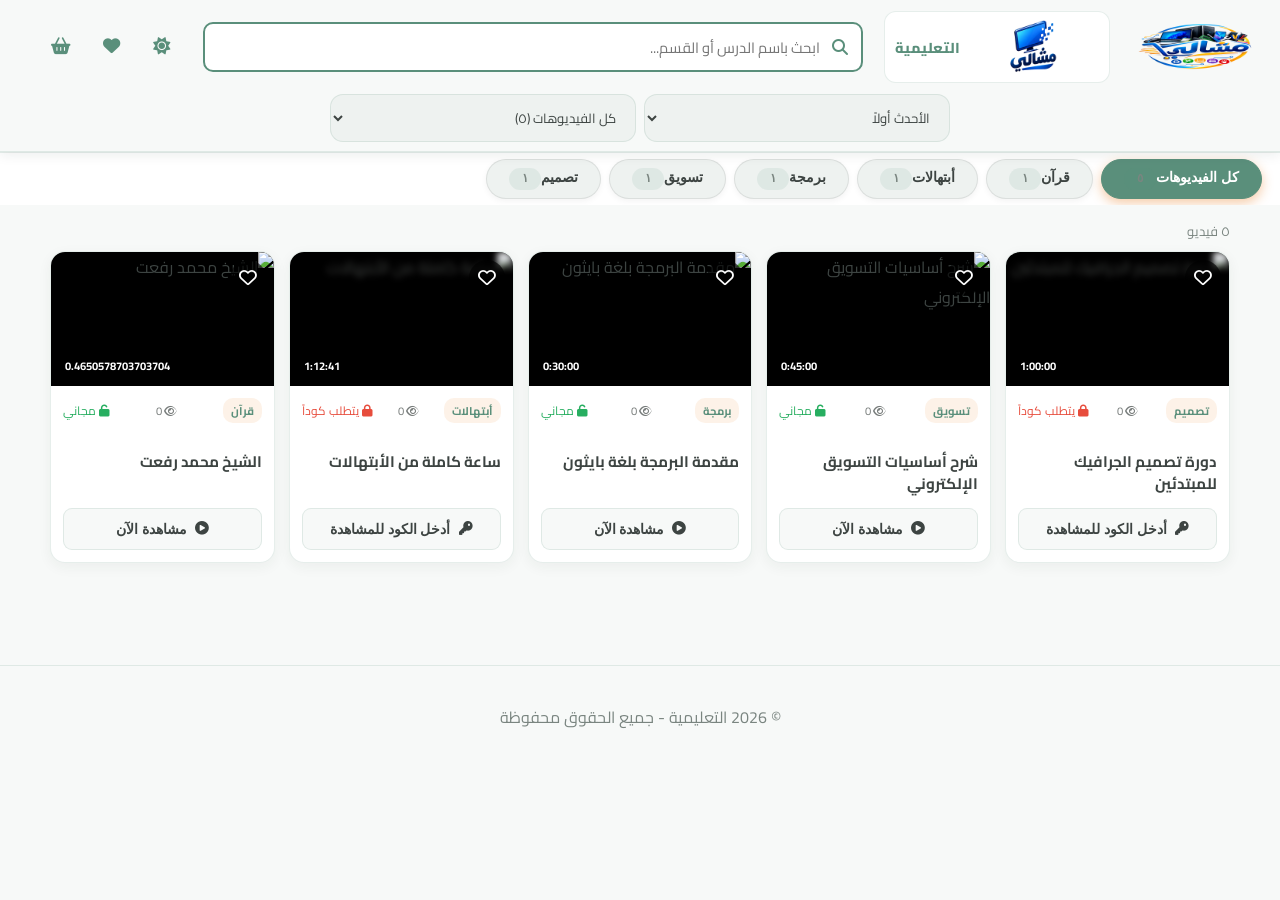
==== commit 87142b96: "Add files via upload" ====
--- a/academy.html
+++ b/academy.html
@@ -24,6 +24,10 @@
     <link rel="stylesheet" href="https://cdnjs.cloudflare.com/ajax/libs/font-awesome/6.4.0/css/all.min.css">
 </head>
 <body>
+    <div id="app-splash" class="app-splash" role="status" aria-live="polite">
+        <img id="app-splash-image" src="logo.png" alt="شعار متجر مشالى">
+        <span>جاري تحميل الأكاديمية...</span>
+    </div>
     <!-- الهيدر -->
     <header class="market-header">
         <div class="market-header-main">
@@ -73,7 +77,6 @@
     </header>
     <nav class="market-category-bar" aria-label="أقسام الأكاديمية">
         <div id="academy-cats" class="cat-nav-scroll"></div>
-        <button id="site-tagline" class="market-admin-link" type="button" onclick="triggerAdmin()">للإلكترونيات والفيديوهات التعليمية</button>
     </nav>
 
     <section class="academy-library" id="academy-library" aria-labelledby="academy-library-title">
@@ -152,6 +155,7 @@
         window.addEventListener('load', async () => {
             await init();
             initAcademyPage();
+            hideAppSplash();
         });
     </script>
 </body>
--- a/style.css
+++ b/style.css
@@ -11,7 +11,6 @@
     --border: rgba(90,143,123,0.15);
     --ticker-bg: #3d4442;
 }
-
 /* Black theme - calm default */
 [data-theme="dark"] {
     --primary: #9bb8a7;
@@ -1709,12 +1708,6 @@
 
     .store-brand > a {
         font-size: clamp(1.2rem, 6vw, 1.6rem) !important;
-    }
-
-    #site-tagline {
-        max-width: 100%;
-        white-space: normal !important;
-        line-height: 1.4;
     }
 
     #store-academy-link {
@@ -2015,10 +2008,15 @@
 .product-title-btn:hover { color: var(--primary); }
 .product-title-btn:focus-visible { border-radius: 4px; outline: 2px solid var(--primary); outline-offset: 2px; }
 .product-discount-badge { position: absolute; bottom: 10px; left: 10px; z-index: 2; padding: 4px 8px; border-radius: 7px; background: #342b27; color: #e2b59a; font-size: .74rem; font-weight: 800; }
-.price-tag { min-height: 1.6em; margin-top: 2px; font-size: 1rem; }
+.price-tag { display: flex; min-height: 2.8em; align-items: center; justify-content: flex-start; gap: 9px; margin-top: 2px; font-size: 1rem; }
+.old-price { display: inline-flex; align-items: flex-start; flex-direction: column; gap: 1px; color: #737d77; font-size: .67rem; line-height: 1.25; }
+.old-price > span { font-weight: 700; }
+.old-price s { color: #737d77; font-size: .88rem; text-decoration-color: #c0392b; text-decoration-thickness: 2px; }
+.sale-price { color: #267a50; font-size: 1.22rem; font-weight: 900; line-height: 1.2; }
+.sale-price small { font-size: .76rem; font-weight: 800; }
 .product-rating { min-height: 1.3em; justify-content: flex-start; font-size: .74rem; }
 .product-details .countdown-timer { min-height: 22px; box-sizing: border-box; overflow: hidden; white-space: nowrap; }
-.qty-btn { min-height: 42px; margin-top: 4px; padding: 8px 10px; border-radius: 10px; font-size: .88rem; }
+.qty-btn { min-height: 46px; margin-top: 4px; padding: 9px 12px; border: 1px solid rgba(36, 112, 75, .16); border-radius: 11px; font-size: .94rem; font-weight: 900; box-shadow: 0 3px 9px rgba(40, 116, 77, .16); }
 .product-details .qty-btn { flex: 0 0 auto; width: 100%; margin-top: auto; }
 .pro-badge, .pro-badge.offer, .pro-badge::before { animation: none; }
 .pro-badge::before { display: none; }
@@ -2031,6 +2029,10 @@
 .cart-payment-options { display: grid; grid-template-columns: repeat(3, minmax(0, 1fr)); gap: 7px; }
 .cart-payment-option { display: flex; min-height: 44px; align-items: center; justify-content: center; gap: 6px; padding: 7px 4px; border: 1px solid var(--border); border-radius: 9px; background: var(--card-bg); color: var(--text); font: inherit; font-size: .78rem; font-weight: 700; cursor: pointer; }
 .cart-payment-option.active { border-color: var(--primary); background: rgba(90,143,123,.12); color: var(--primary); }
+.cart-payment-details { margin-bottom: 10px; padding: 9px; border: 1px solid var(--primary); border-radius: 8px; background: var(--card-bg); color: var(--text); font-size: .8rem; text-align: center; }
+.cart-payment-details[hidden] { display: none; }
+.cart-payment-details p { margin: 0 0 5px; font-weight: 800; }
+.cart-payment-details b { display: block; margin-top: 3px; overflow-wrap: anywhere; }
 .cart-checkout-btn { display: flex; width: 100%; min-height: 50px; align-items: center; justify-content: center; gap: 9px; margin: 0 0 7px; border: 0; border-radius: 11px; background: #218c55; color: #fff; font: inherit; font-size: .97rem; font-weight: 800; cursor: pointer; transition: background-color .2s ease; }
 .cart-checkout-btn:hover { background: #197747; }
 .cart-checkout-btn i { font-size: 1.2rem; }
@@ -2195,6 +2197,23 @@
 html { color-scheme: light; }
 [data-theme="dark"], [data-theme="neon"], [data-theme="gold"] { color-scheme: dark; }
 [data-theme="light"], [data-theme="white"], [data-theme="ocean"], [data-theme="rose"], [data-theme="mint"] { color-scheme: light; }
+.app-splash {
+    position: fixed;
+    inset: 0;
+    z-index: 100000;
+    display: grid;
+    align-content: center;
+    justify-items: center;
+    gap: 18px;
+    background: var(--app-splash-color, #f7f9f8);
+    color: var(--text, #263d33);
+    font-weight: 700;
+    opacity: 1;
+    transition: opacity .25s ease;
+}
+.app-splash img { width: min(220px, 58vw); height: min(220px, 30vh); object-fit: contain; }
+.app-splash.is-hidden { opacity: 0; pointer-events: none; }
+.app-splash[hidden] { display: none; }
 @media (max-width: 768px) {
     .store-hero-copy h1,
     .store-hero-highlight { font-size: min(var(--store-hero-title-size, 2rem), 8vw); }
@@ -2311,18 +2330,6 @@
     font-weight: 700;
     cursor: pointer;
 }
-.market-admin-link {
-    padding: 7px 0;
-    border: 0;
-    background: transparent;
-    color: var(--text-light);
-    font: inherit;
-    font-size: .76rem;
-    font-weight: 700;
-    white-space: nowrap;
-    cursor: pointer;
-}
-.market-admin-link:hover { color: var(--primary); }
 .market-actions { display: flex; align-items: center; gap: 8px; }
 .market-icon-button {
     position: relative;
@@ -2342,6 +2349,21 @@
     cursor: pointer;
 }
 .market-icon-button:hover { border-color: var(--border); background: var(--card-bg); }
+.market-cart-button {
+    width: auto;
+    min-width: 76px;
+    height: 46px;
+    gap: 7px;
+    padding: 0 12px;
+    border: 1px solid rgba(79, 128, 106, .26);
+    border-radius: 13px;
+    background: linear-gradient(135deg, #4f806a, #397257);
+    color: #fff;
+    font-size: 1.2rem;
+    box-shadow: 0 4px 12px rgba(57, 114, 87, .22);
+}
+.market-cart-button:hover { border-color: #2e684c; background: linear-gradient(135deg, #43775e, #30684e); color: #fff; }
+.market-cart-label { font-size: .86rem; font-weight: 800; }
 .market-badge {
     position: absolute;
     top: 0;
@@ -2355,6 +2377,7 @@
     line-height: 1.2;
     text-align: center;
 }
+.market-cart-button .market-badge { top: -6px; right: -6px; min-width: 19px; padding: 3px 5px; background: #e74c3c; font-size: .68rem; }
 .market-theme-wrap { position: relative; }
 .market-theme-menu {
     position: absolute;
@@ -2407,6 +2430,24 @@
 .market-category-bar > .cat-nav-scroll::-webkit-scrollbar { display: none; }
 .market-category-bar > #product-cats > *,
 .market-category-bar > .cat-nav-scroll > * { flex: 0 0 auto; }
+.category-scroll-button {
+    display: inline-grid;
+    flex: 0 0 36px;
+    width: 36px;
+    height: 36px;
+    place-items: center;
+    margin: 0 6px;
+    border: 1px solid var(--border);
+    border-radius: 50%;
+    background: var(--card-bg);
+    color: var(--primary);
+    cursor: pointer;
+    transition: background-color .2s ease, color .2s ease, border-color .2s ease;
+}
+.category-scroll-button:hover { border-color: var(--primary); background: var(--primary); color: #fff; }
+.market-category-bar > #product-cats { scrollbar-width: thin; scrollbar-color: var(--primary) transparent; }
+.market-category-bar > #product-cats::-webkit-scrollbar { display: block; height: 5px; }
+.market-category-bar > #product-cats::-webkit-scrollbar-thumb { border-radius: 99px; background: var(--primary); }
 
 .store-catalog-toolbar { grid-template-columns: minmax(0, 1fr); }
 .store-sort-control { justify-self: end; }
@@ -2434,11 +2475,12 @@
     #store-academy-link { grid-column: auto; max-width: min(210px, 42vw); }
     .market-brand img,
     .market-academy-link .academy-video-icon { width: min(118px, 25vw); height: 46px; }
+    .market-cart-button { min-width: 68px; height: 42px; padding: 0 9px; }
+    .market-cart-label { font-size: .78rem; }
     .market-header-main { min-height: 0; padding: 7px 12px; }
     .market-search { min-height: 42px; }
     .market-category-bar > #product-cats,
     .market-category-bar > .cat-nav-scroll { min-height: 42px; padding-right: 12px; padding-left: 12px; }
-    .market-category-bar > .market-admin-link { margin-inline: 10px; }
     .store-catalog-toolbar { grid-template-columns: minmax(0, 1fr); }
     .store-catalog-toolbar .store-sort-control { justify-self: stretch; }
     .academy-controls { margin-bottom: 10px; padding: 0 12px; }
@@ -2452,10 +2494,11 @@
     .market-academy-link { max-width: 132px; padding: 7px 6px; gap: 4px; font-size: .73rem; }
     .market-actions { gap: 1px; }
     .market-icon-button { width: 35px; height: 38px; font-size: 1rem; }
+    .market-cart-button { width: 38px; min-width: 38px; height: 38px; padding: 0; border-radius: 11px; font-size: 1.05rem; }
+    .market-cart-label { display: none; }
     .market-search { grid-area: 2 / 1 / 3 / 4; }
     .market-sort { gap: 3px; padding-right: 6px; font-size: .68rem; }
     .market-sort select { max-width: 92px; font-size: .68rem; }
-    .market-category-bar > .market-admin-link { max-width: 90px; overflow: hidden; font-size: .62rem; text-overflow: ellipsis; }
     .academy-controls .academy-sort-container { width: 100%; }
     .academy-sort-container select { min-width: 0; flex: 1; }
     .product-card { height: 280px; }
@@ -2463,6 +2506,15 @@
     .product-details { gap: 4px; padding: 7px; }
     .product-details h4 { min-height: 2.4em; font-size: .78rem; }
     .product-details .qty-btn { min-height: 34px; font-size: .74rem; }
+}
+
+@media (max-width: 768px) {
+    .category-scroll-button { display: none; }
+    .market-category-bar > #product-cats { scrollbar-width: none; }
+    .market-category-bar > #product-cats::-webkit-scrollbar { display: none; }
+    .sale-price { font-size: 1.08rem; }
+    .old-price s { font-size: .78rem; }
+    .product-details .qty-btn { min-height: 40px; padding: 7px 8px; font-size: .82rem; }
 }
 
 @media (max-width: 768px) {
@@ -2497,11 +2549,6 @@
         line-height: 1.2;
     }
     .market-category-bar > #product-cats .cat-count { min-width: 18px; height: 18px; font-size: .65rem; }
-    .market-category-bar > .market-admin-link {
-        align-self: center;
-        margin: 1px 0 0;
-        font-size: .68rem;
-    }
     .product-card { height: 295px; }
     .img-container { flex-basis: 112px; height: 112px; }
     .details-content { width: calc(100% - 24px); max-height: 84vh; max-height: 84svh; border-radius: 14px; }
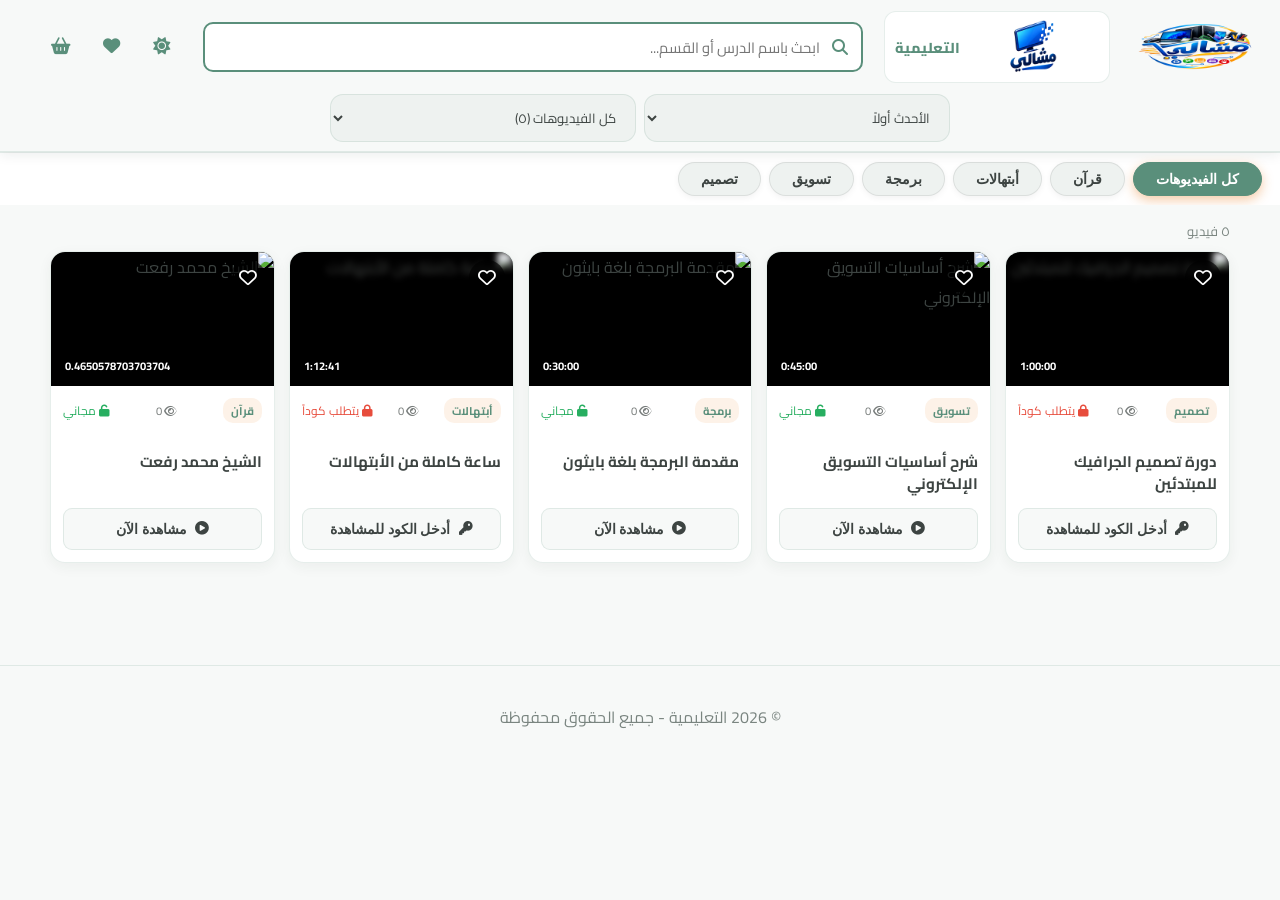
==== commit 13fe1a8a: "Add files via upload" ====
--- a/academy.html
+++ b/academy.html
@@ -2,7 +2,7 @@
 <html lang="ar" dir="rtl">
 <head>
     <meta charset="UTF-8">
-    <meta name="viewport" content="width=device-width, initial-scale=1.0">
+    <meta name="viewport" content="width=device-width, initial-scale=1.0, viewport-fit=cover">
     <meta id="academy-meta-description" name="description" content="أكاديمية مشالى التعليمية - منصتك الأولى لتعلم صيانة الإلكترونيات، البرمجة، وأحدث التقنيات. دروس حصرية ومجانية.">
     <meta name="keywords" content="صيانة, إلكترونيات, برمجة, تعليم, دورات, مشالى, أكاديمية">
     <meta name="author" content="Mashily Store">
--- a/style.css
+++ b/style.css
@@ -2000,7 +2000,7 @@
 .product-card:hover { border-color: rgba(90,143,123,.38); box-shadow: 0 8px 20px rgba(35,57,45,.09); transform: translateY(-2px); }
 .product-card:hover .img-container img { transform: scale(1.035); }
 .product-card:hover .qty-btn { background: var(--primary); box-shadow: none; transform: none; }
-.product-card { box-sizing: border-box; height: 390px; display: flex; flex-direction: column; }
+.product-card { box-sizing: border-box; height: 360px; display: flex; flex-direction: column; }
 .img-container { flex: 0 0 175px; height: 175px; background: var(--card); }
 .product-details { flex: 1; min-height: 0; display: flex; flex-direction: column; gap: 7px; padding: 12px; justify-content: flex-start; }
 .product-details h4 { display: -webkit-box; min-height: 2.9em; max-height: 2.9em; margin: 0; overflow: hidden; -webkit-box-orient: vertical; -webkit-line-clamp: 2; font-size: .92rem; line-height: 1.45; font-weight: 700; }
@@ -2008,11 +2008,11 @@
 .product-title-btn:hover { color: var(--primary); }
 .product-title-btn:focus-visible { border-radius: 4px; outline: 2px solid var(--primary); outline-offset: 2px; }
 .product-discount-badge { position: absolute; bottom: 10px; left: 10px; z-index: 2; padding: 4px 8px; border-radius: 7px; background: #342b27; color: #e2b59a; font-size: .74rem; font-weight: 800; }
-.price-tag { display: flex; min-height: 2.8em; align-items: center; justify-content: flex-start; gap: 9px; margin-top: 2px; font-size: 1rem; }
-.old-price { display: inline-flex; align-items: flex-start; flex-direction: column; gap: 1px; color: #737d77; font-size: .67rem; line-height: 1.25; }
-.old-price > span { font-weight: 700; }
-.old-price s { color: #737d77; font-size: .88rem; text-decoration-color: #c0392b; text-decoration-thickness: 2px; }
-.sale-price { color: #267a50; font-size: 1.22rem; font-weight: 900; line-height: 1.2; }
+.price-tag { display: flex; min-height: 2.8em; align-items: center; justify-content: flex-start; gap: 8px; margin-top: 2px; font-size: 1rem; }
+.old-price { display: inline-flex; align-items: flex-start; flex-direction: column; gap: 2px; color: #727d77; font-size: .65rem; line-height: 1.25; }
+.old-price > span { color: #68756e; font-weight: 700; }
+.old-price s { color: #815b57; font-size: .88rem; text-decoration-color: #c0392b; text-decoration-thickness: 2px; }
+.sale-price { display: inline-flex; align-items: baseline; gap: 4px; padding: 5px 9px; border: 1px solid rgba(38,122,80,.12); border-radius: 9px; background: rgba(38,122,80,.08); color: #267a50; font-size: 1.22rem; font-weight: 900; line-height: 1.2; }
 .sale-price small { font-size: .76rem; font-weight: 800; }
 .product-rating { min-height: 1.3em; justify-content: flex-start; font-size: .74rem; }
 .product-details .countdown-timer { min-height: 22px; box-sizing: border-box; overflow: hidden; white-space: nowrap; }
@@ -2549,7 +2549,7 @@
         line-height: 1.2;
     }
     .market-category-bar > #product-cats .cat-count { min-width: 18px; height: 18px; font-size: .65rem; }
-    .product-card { height: 295px; }
+    .product-card { height: 300px; }
     .img-container { flex-basis: 112px; height: 112px; }
     .details-content { width: calc(100% - 24px); max-height: 84vh; max-height: 84svh; border-radius: 14px; }
     .modal-body-grid { max-height: 84vh; max-height: 84svh; }
@@ -2566,3 +2566,228 @@
     .product-details h4 { min-height: 2.4em; font-size: .78rem; }
     .product-details .qty-btn { min-height: 34px; font-size: .74rem; }
 }
+
+/* Compact, image-led categories and an in-flow offers carousel. */
+.market-category-bar > #product-cats {
+    flex-wrap: nowrap;
+    justify-content: flex-start;
+    min-height: 112px;
+    padding: 8px 14px;
+}
+.cat-btn {
+    position: relative;
+    display: flex;
+    flex: 0 0 82px;
+    flex-direction: column;
+    align-items: center;
+    justify-content: flex-start;
+    gap: 4px;
+    width: 82px;
+    min-height: 96px;
+    padding: 5px 4px 7px;
+    border-color: transparent;
+    border-radius: 14px;
+    background: transparent;
+    font-size: .72rem;
+}
+.cat-btn:hover { background: var(--bg); transform: translateY(-2px); }
+.cat-btn.active { border-color: var(--border); background: rgba(90,143,123,.1); color: var(--primary); }
+.category-image {
+    display: block;
+    width: 58px;
+    height: 58px;
+    flex: 0 0 58px;
+    border-radius: 17px;
+    object-fit: cover;
+    background: var(--card);
+    box-shadow: 0 3px 8px rgba(30,55,40,.1);
+}
+.cat-label {
+    display: -webkit-box;
+    max-width: 100%;
+    overflow: hidden;
+    color: var(--text);
+    font-size: .7rem;
+    font-weight: 800;
+    line-height: 1.25;
+    text-align: center;
+    text-overflow: ellipsis;
+    white-space: normal;
+    -webkit-box-orient: vertical;
+    -webkit-line-clamp: 2;
+}
+.cat-btn.active .cat-label { color: var(--primary); }
+.cat-count { position: absolute; top: 0; inset-inline-end: 0; min-width: 19px; height: 19px; font-size: .62rem; }
+
+.offers-catalog {
+    max-width: 1180px;
+    margin: 0 auto;
+    padding: 12px 18px 4px;
+}
+.offers-catalog[hidden] { display: none; }
+.offers-catalog .store-catalog-heading { margin-top: 2px; }
+.offers-catalog .store-catalog-heading h2::before {
+    content: "🔥";
+    margin-inline-end: 7px;
+    font-size: .9em;
+}
+.offers-products-viewport {
+    overflow: hidden;
+    padding: 3px 1px 15px;
+    direction: rtl;
+    touch-action: pan-y;
+}
+.offers-products-viewport.is-dragging { cursor: grabbing; }
+.offers-products-track {
+    display: flex;
+    width: max-content;
+    will-change: transform;
+    animation: offers-marquee var(--offers-duration, 24s) linear infinite;
+}
+.offers-products-group {
+    display: flex;
+    flex: 0 0 auto;
+    align-items: stretch;
+    gap: 14px;
+    padding-inline-end: 14px;
+}
+.offers-products-group[aria-hidden="true"] { pointer-events: none; }
+.offers-products-track .product-card {
+    width: var(--offer-card-width, 220px);
+    flex: 0 0 var(--offer-card-width, 220px);
+}
+@keyframes offers-marquee { to { transform: translateX(-50%); } }
+
+.img-container .product-cart-overlay {
+    position: absolute;
+    z-index: 12;
+    top: 9px;
+    right: 9px;
+    display: grid;
+    width: 40px;
+    height: 40px;
+    place-items: center;
+    border: 1px solid rgba(255,255,255,.75);
+    border-radius: 14px;
+    background: rgba(255,255,255,.96);
+    color: var(--primary);
+    font-size: 1.08rem;
+    box-shadow: 0 3px 10px rgba(20,35,25,.2);
+    cursor: pointer;
+    transition: transform .18s ease, background-color .18s ease;
+}
+.img-container .product-cart-overlay:hover { transform: scale(1.07); background: var(--primary); color: #fff; }
+.img-container .product-cart-overlay:disabled { background: #eaebeb; color: #89908c; cursor: not-allowed; }
+.product-cart-quantity {
+    position: absolute;
+    top: -6px;
+    inset-inline-end: -7px;
+    display: grid;
+    min-width: 18px;
+    height: 18px;
+    place-items: center;
+    padding: 0 4px;
+    border-radius: 99px;
+    background: #e74c3c;
+    color: #fff;
+    font-size: .65rem;
+    font-weight: 900;
+}
+.product-cart-quantity.is-empty { display: none; }
+.product-cart-overlay:focus-visible,
+.cat-btn:focus-visible { outline: 3px solid #e3a34b; outline-offset: 2px; }
+.store-toast {
+    position: fixed;
+    z-index: 5000;
+    right: 50%;
+    bottom: calc(68px + env(safe-area-inset-bottom));
+    max-width: min(90vw, 430px);
+    padding: 11px 16px;
+    border: 1px solid rgba(255,255,255,.14);
+    border-radius: 14px;
+    background: #24352b;
+    color: #fff;
+    font-size: .85rem;
+    font-weight: 800;
+    text-align: center;
+    opacity: 0;
+    pointer-events: none;
+    transform: translate(50%, 12px);
+    transition: opacity .2s ease, transform .2s ease;
+    box-shadow: 0 8px 24px rgba(0,0,0,.2);
+}
+.store-toast.is-visible { opacity: 1; transform: translate(50%, 0); }
+body { overscroll-behavior-y: none; -webkit-tap-highlight-color: transparent; }
+button, a { touch-action: manipulation; }
+
+@media (max-width: 768px) {
+    .market-category-bar { padding: 3px 5px; }
+    .market-category-bar > #product-cats {
+        flex-wrap: nowrap;
+        align-items: stretch;
+        max-height: none;
+        min-height: 91px;
+        padding: 4px 3px;
+        overflow-x: auto;
+        overflow-y: hidden;
+    }
+    .cat-btn { flex-basis: 72px; width: 72px; min-height: 82px; padding: 4px 3px; }
+    .category-image { width: 48px; height: 48px; flex-basis: 48px; border-radius: 14px; }
+    .cat-label { font-size: .65rem; }
+    .cat-count { top: 0; min-width: 17px; height: 17px; font-size: .58rem; }
+    .offers-catalog { padding: 10px 10px 2px; }
+    .offers-products-group { gap: 9px; padding-inline-end: 9px; }
+    .img-container .product-cart-overlay { top: 7px; right: 7px; width: 36px; height: 36px; font-size: .98rem; }
+    .market-header-main { padding-top: max(7px, env(safe-area-inset-top)); }
+}
+
+@media (display-mode: standalone) {
+    .market-header-main { padding-top: calc(8px + env(safe-area-inset-top)); }
+    .news-ticker { padding-bottom: calc(8px + env(safe-area-inset-bottom)); }
+    #install-btn { bottom: calc(20px + env(safe-area-inset-bottom)) !important; }
+    .whatsapp-float { bottom: calc(70px + env(safe-area-inset-bottom)); }
+    #cart-sidebar { padding-bottom: env(safe-area-inset-bottom); }
+}
+
+@media (prefers-reduced-motion: reduce) {
+    .offers-products-track { animation: none !important; }
+    .product-cart-overlay, .store-toast { transition: none; }
+}
+
+.store-entrance {
+    transform-origin: center bottom;
+    animation: store-entrance .62s cubic-bezier(.2,.72,.28,1) both;
+    animation-delay: calc(var(--entrance-index, 0) * 55ms);
+}
+.cat-btn.store-entrance { animation-duration: .5s; }
+@keyframes store-entrance {
+    from { opacity: 0; transform: perspective(900px) rotateX(9deg) translateY(20px) scale(.97); }
+    to { opacity: 1; transform: perspective(900px) rotateX(0) translateY(0) scale(1); }
+}
+.product-details > .product-rating { min-height: 16px; color: #d99708; }
+.product-details > .product-rating .rating-value { color: #735d35; }
+.product-details > .product-rating .rating-count { color: var(--text-light); }
+.product-details h4 { color: var(--text); }
+.product-details .sale-price { color: #267a50; }
+.product-details .old-price > span { color: var(--text-light); font-size: .75rem; }
+.product-details .old-price s { color: #75514d; font-size: 1rem; font-weight: 800; }
+[data-theme="dark"] .product-details .sale-price,
+[data-theme="neon"] .product-details .sale-price,
+[data-theme="gold"] .product-details .sale-price {
+    border-color: rgba(122,196,150,.22);
+    background: rgba(52,130,83,.18);
+    color: #78c493;
+}
+.product-card { transform-style: preserve-3d; transition: border-color .2s ease, box-shadow .25s ease, transform .25s ease; }
+.cat-btn { transition: background-color .22s ease, border-color .22s ease, color .22s ease, transform .25s ease; }
+.category-image { transition: transform .28s ease, box-shadow .28s ease; }
+@media (hover: hover) and (prefers-reduced-motion: no-preference) {
+    .product-card:hover { transform: perspective(900px) translateY(-5px) rotateX(1deg) rotateY(-.7deg); }
+    .cat-btn:hover .category-image { transform: translateY(-3px) rotate(-3deg) scale(1.05); box-shadow: 0 7px 15px rgba(30,55,40,.16); }
+}
+@media (max-width: 400px) {
+    .product-card { height: 300px; }
+}
+@media (prefers-reduced-motion: reduce) {
+    .store-entrance { animation: none !important; opacity: 1; transform: none; }
+}
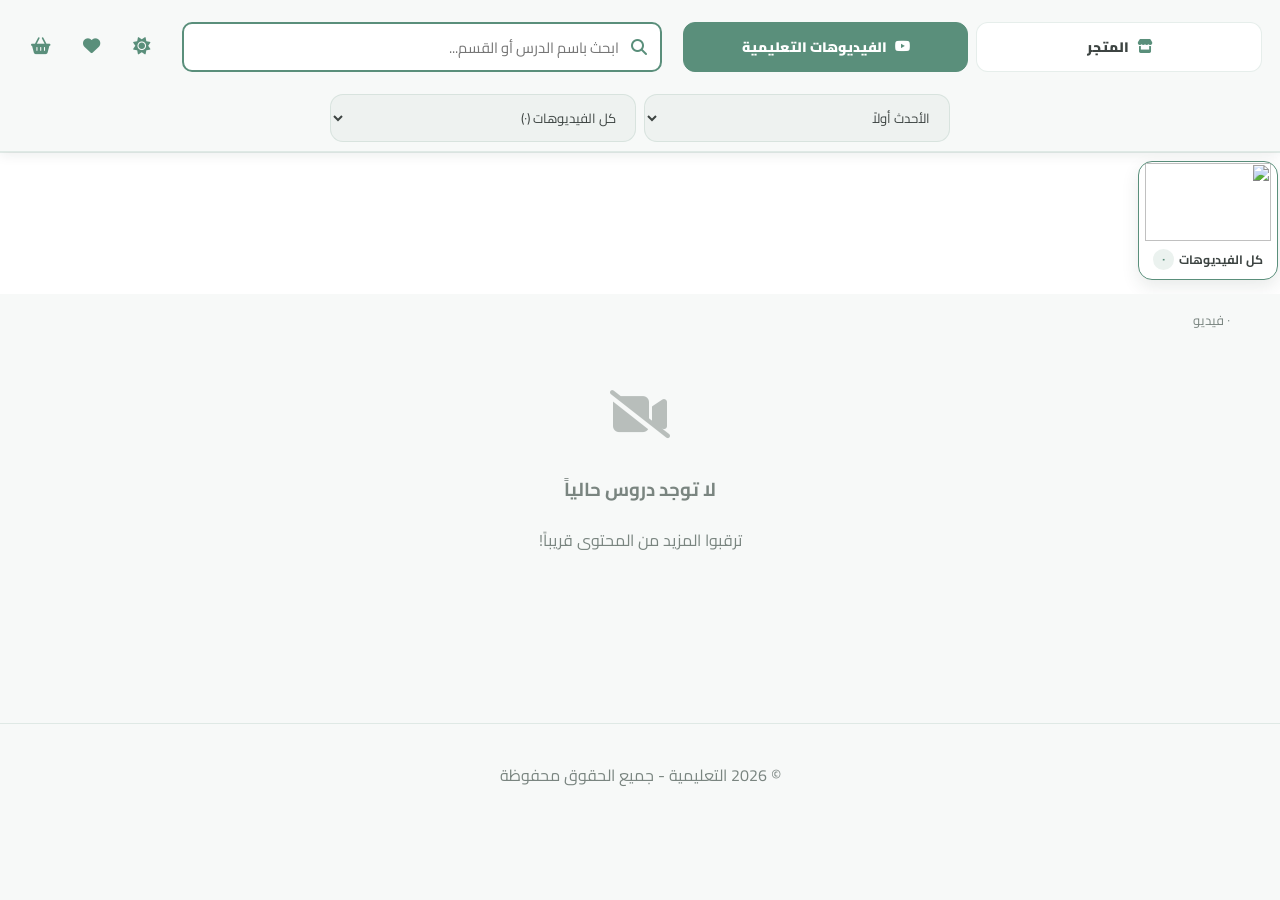
==== commit eed1e793: "Add files via upload" ====
--- a/academy.html
+++ b/academy.html
@@ -31,13 +31,16 @@
     <!-- الهيدر -->
     <header class="market-header">
         <div class="market-header-main">
-            <a class="market-brand" href="index.html" aria-label="متجر مشالى">
-                <img class="store-brand-logo" src="logo.png" alt="شعار متجر مشالى">
-            </a>
-            <a id="academy-header-link" class="market-academy-link" href="#academy-library" aria-label="أكاديمية مشالى للإلكترونيات">
-                <img id="academy-header-icon" class="academy-video-icon" src="video.png" alt="" aria-hidden="true">
-                <span id="academy-header-name">أكاديمية مشالى للإلكترونيات</span>
-            </a>
+            <div class="academy-mode-switch" aria-label="اختيار القسم الرئيسي">
+                <a class="academy-mode-button" href="index.html" onclick="animateStoreModeSwitch(event, this)">
+                    <i class="fas fa-store" aria-hidden="true"></i>
+                    <span>المتجر</span>
+                </a>
+                <a class="academy-mode-button active" href="academy.html" aria-current="page" onclick="animateStoreModeSwitch(event, this)">
+                    <i class="fab fa-youtube" aria-hidden="true"></i>
+                    <span>الفيديوهات التعليمية</span>
+                </a>
+            </div>
             <label class="market-search" for="academy-search">
                 <i class="fas fa-search" aria-hidden="true"></i>
                 <input type="search" id="academy-search" placeholder="ابحث باسم الدرس أو القسم..." oninput="searchAcademy()" aria-label="البحث في الدروس">
@@ -102,6 +105,16 @@
                 <div id="video-progress-bar" class="video-progress-bar"></div>
             </div>
             <div id="video-attachments-container" class="video-attachments"></div>
+            <section id="academy-video-tools" class="academy-video-tools" aria-labelledby="academy-video-tools-title" hidden>
+                <div class="academy-video-tools-heading">
+                    <div>
+                        <span>الأدوات والقطع المستخدمة</span>
+                        <h3 id="academy-video-tools-title">منتجات مرتبطة بالفيديو</h3>
+                    </div>
+                </div>
+                <p id="academy-video-tools-list" class="academy-video-tools-list"></p>
+                <div id="academy-linked-products" class="academy-linked-products"></div>
+            </section>
             
             <!-- قسم التفاعلات (لايك وتعليقات) -->
             <div class="video-interactions">
@@ -148,6 +161,28 @@
         <p id="academy-footer-text">© 2026 أكاديمية مشالى - جميع الحقوق محفوظة</p>
     </footer>
 
+    <nav id="academy-mobile-bottom-nav" class="mobile-bottom-nav" aria-label="تنقل المتجر">
+        <button class="mobile-nav-item" type="button" onclick="window.location.href='index.html'" aria-label="الرئيسية">
+            <i class="fas fa-house" aria-hidden="true"></i><span>الرئيسية</span>
+        </button>
+        <button class="mobile-nav-item" type="button" onclick="window.location.href='index.html#product-cats'" aria-label="الأقسام">
+            <i class="fas fa-th-large" aria-hidden="true"></i><span>الأقسام</span>
+        </button>
+        <button class="mobile-nav-store" type="button" onclick="triggerAdmin(event)" aria-label="زر المتجر والدخول للإدارة">
+            <span class="mobile-nav-store-ring"><img id="academy-mobile-store-logo" class="store-brand-logo" src="logo.png" alt="متجر مشالى"></span>
+            <span id="academy-mobile-store-label">المتجر</span>
+        </button>
+        <button class="mobile-nav-item" type="button" onclick="window.location.href='index.html#cart-sidebar'" aria-label="سلة المشتريات">
+            <i class="fas fa-shopping-basket" aria-hidden="true"></i><span>السلة</span>
+        </button>
+        <button id="academy-mobile-nav-maintenance" class="mobile-nav-item" type="button" onclick="window.location.href='index.html'; setTimeout(() => openMaintenanceRequest(), 500)" aria-label="طلب صيانة">
+            <i class="fas fa-screwdriver-wrench" aria-hidden="true"></i><span id="academy-mobile-maintenance-label">الصيانة</span>
+        </button>
+        <button class="mobile-nav-item active" type="button" aria-current="page" aria-label="الفيديوهات">
+            <i class="fas fa-play-circle" aria-hidden="true"></i><span>الفيديوهات</span>
+        </button>
+    </nav>
+
     <script src="xlsx.full.min.js"></script>
     <script src="excel-loader.js"></script>
     <script src="script.js"></script>
--- a/style.css
+++ b/style.css
@@ -3,6 +3,7 @@
 
 :root {
     --primary: #5a8f7b;
+    --bottom-nav-active: var(--primary);
     --bg: #f7f9f8;
     --card: #eef2f0;
     --text: #3d4442;
@@ -118,6 +119,7 @@
     direction: rtl; 
     padding-bottom: 60px; /* مساحة للشريط السفلي */
     transition: 0.3s;
+    isolation: isolate;
 }
 
 /* الهيدر وشعار مشالي والأكاديمية */
@@ -1507,7 +1509,7 @@
     top: 45px;
     left: 10px;
     background: rgba(255,255,255,0.9);
-    color: var(--primary);
+    color: #25d366;
     border: 1px solid var(--border);
     width: 32px;
     height: 32px;
@@ -1522,7 +1524,7 @@
     box-shadow: 0 2px 6px rgba(0,0,0,0.1);
 }
 .share-btn:hover {
-    background: var(--primary);
+    background: #25d366;
     color: white;
     transform: scale(1.1);
 }
@@ -2253,7 +2255,109 @@
     border-bottom: 1px solid var(--border);
     box-shadow: 0 3px 12px rgba(24, 42, 33, .08);
 }
+.site-electric-background {
+    position: fixed;
+    z-index: -1;
+    inset: 0;
+    overflow: hidden;
+    pointer-events: none;
+    color: #55e8b3;
+}
+.site-electric-glow {
+    position: absolute;
+    width: clamp(240px, 42vw, 680px);
+    aspect-ratio: 1;
+    border-radius: 50%;
+    background: radial-gradient(circle, rgba(69, 244, 177, .14), rgba(69, 244, 177, .035) 42%, transparent 72%);
+    filter: blur(22px);
+    animation: site-electric-glow-drift 18s ease-in-out infinite alternate;
+}
+.site-electric-glow-one { top: 8%; left: -18%; }
+.site-electric-glow-two {
+    right: -20%;
+    bottom: 5%;
+    background: radial-gradient(circle, rgba(91, 188, 255, .13), rgba(91, 188, 255, .03) 44%, transparent 72%);
+    animation-delay: -8s;
+    animation-duration: 23s;
+}
+.site-electric-trace {
+    position: absolute;
+    left: -42vw;
+    width: clamp(260px, 38vw, 620px);
+    height: 24px;
+    background: linear-gradient(90deg, transparent, rgba(77, 255, 190, .7), #f5fff9, rgba(77, 255, 190, .62), transparent);
+    clip-path: polygon(0 43%, 30% 43%, 36% 13%, 42% 85%, 48% 42%, 62% 42%, 68% 17%, 74% 78%, 80% 43%, 100% 43%, 100% 57%, 80% 57%, 74% 91%, 68% 34%, 62% 57%, 48% 57%, 42% 100%, 36% 29%, 33% 57%, 0 57%);
+    filter: drop-shadow(0 0 5px rgba(85, 255, 190, .9));
+    opacity: .2;
+    animation: site-electric-trace-flow 19s linear infinite;
+}
+.site-electric-trace-one { top: 27%; }
+.site-electric-trace-two {
+    top: 73%;
+    height: 18px;
+    opacity: .14;
+    animation-delay: -10s;
+    animation-duration: 25s;
+}
+@keyframes site-electric-trace-flow {
+    to { transform: translateX(190vw); }
+}
+@keyframes site-electric-glow-drift {
+    from { transform: translate3d(-3vw, -2vh, 0) scale(.92); }
+    to { transform: translate3d(5vw, 4vh, 0) scale(1.08); }
+}
+.market-electric-effect {
+    position: absolute;
+    z-index: 1;
+    inset: 0 0 auto;
+    height: 16px;
+    overflow: hidden;
+    background: linear-gradient(180deg, rgba(90, 143, 123, .2), transparent);
+    pointer-events: none;
+}
+.market-electric-effect::before {
+    position: absolute;
+    top: 9px;
+    left: -24%;
+    width: 24%;
+    height: 3px;
+    background: linear-gradient(90deg, transparent, #65ffc5 28%, #fff 50%, #8fffd0 72%, transparent);
+    box-shadow: 0 0 7px #65ffc5, 0 0 15px rgba(103, 255, 197, .9);
+    content: "";
+    animation: market-electric-sweep 3.8s linear infinite, market-electric-flicker 1.7s steps(1, end) infinite;
+}
+.market-electric-effect::after {
+    position: absolute;
+    top: 2px;
+    left: -13%;
+    width: 13%;
+    height: 12px;
+    background: linear-gradient(90deg, #65ffc5, #fff, #ffe27c);
+    clip-path: polygon(0 42%, 38% 42%, 48% 0, 54% 76%, 61% 40%, 100% 40%, 100% 60%, 63% 60%, 52% 100%, 46% 22%, 41% 58%, 0 58%);
+    content: "";
+    filter: drop-shadow(0 0 5px #65ffc5);
+    animation: market-electric-sweep 4.6s linear -1.4s infinite, market-electric-flicker 1.5s steps(1, end) infinite;
+}
+.market-electric-bolt {
+    position: absolute;
+    top: 0;
+    left: -12px;
+    color: #ffe27c;
+    font-size: 15px;
+    line-height: 1;
+    filter: drop-shadow(0 0 4px #ffe27c) drop-shadow(0 0 8px rgba(103, 255, 197, .9));
+    animation: market-electric-sweep 3.8s linear infinite, market-electric-flicker 1.7s steps(1, end) infinite;
+}
+@keyframes market-electric-sweep {
+    to { transform: translateX(calc(100vw + 120%)); }
+}
+@keyframes market-electric-flicker {
+    0%, 19%, 23%, 51%, 55%, 100% { opacity: 1; }
+    20%, 22%, 52%, 54% { opacity: .35; }
+}
 .market-header-main {
+    position: relative;
+    z-index: 2;
     display: grid;
     grid-template-columns: auto auto minmax(220px, 1fr) auto auto;
     align-items: center;
@@ -2467,6 +2571,7 @@
 .academy-results-count { display: block; min-height: 1.4em; margin-bottom: 8px; color: var(--text-light); font-size: .82rem; }
 
 @media (max-width: 900px) {
+    body:has(.store-mode-switch) .market-header-main,
     .market-header-main { grid-template-columns: auto minmax(0, 1fr) auto; gap: 8px 12px; }
     .market-brand { grid-area: 1 / 1; }
     .market-academy-link { grid-area: 1 / 2; justify-self: start; }
@@ -2507,6 +2612,31 @@
     .product-details h4 { min-height: 2.4em; font-size: .78rem; }
     .product-details .qty-btn { min-height: 34px; font-size: .74rem; }
 }
+@media (max-width: 600px) {
+    .market-electric-effect { height: 4px; opacity: .52; }
+    .market-electric-effect::before {
+        top: 1px;
+        left: -13%;
+        width: 13%;
+        height: 2px;
+        animation: market-electric-sweep 8s linear infinite;
+        box-shadow: 0 0 5px rgba(103, 255, 197, .7);
+    }
+    .market-electric-effect::after { display: none; }
+    .market-electric-bolt { display: none; }
+}
+@media (prefers-reduced-motion: reduce) {
+    .market-electric-effect::before {
+        top: 6px;
+        left: 0;
+        width: 100%;
+        height: 2px;
+        animation: none;
+        opacity: .55;
+    }
+    .market-electric-effect::after,
+    .market-electric-bolt { display: none; animation: none; }
+}
 
 @media (max-width: 768px) {
     .category-scroll-button { display: none; }
@@ -2631,6 +2761,73 @@
     margin-inline-end: 7px;
     font-size: .9em;
 }
+.offers-heading-title-group { display: flex; min-width: 0; align-items: center; flex-wrap: wrap; gap: 10px; }
+.offers-heading-title-group h2 { margin: 0; }
+.offers-deadline {
+    position: relative;
+    isolation: isolate;
+    overflow: hidden;
+    display: flex;
+    align-items: center;
+    justify-content: center;
+    padding: 5px;
+    border: 1px solid rgba(71, 192, 143, .2);
+    border-radius: 16px;
+    background: linear-gradient(135deg, rgba(241, 250, 245, .88), rgba(232, 244, 236, .8));
+    box-shadow: 0 3px 12px rgba(32, 99, 69, .08), 0 0 0 1px rgba(88, 244, 179, .05);
+    animation: offersDeadlineEnter .35s ease both;
+}
+.offers-deadline::before {
+    position: absolute;
+    z-index: -1;
+    inset: 0;
+    background: linear-gradient(110deg, transparent 35%, rgba(87, 255, 187, .1) 49%, rgba(255, 255, 255, .45) 50%, rgba(87, 255, 187, .08) 52%, transparent 68%);
+    content: "";
+    transform: translateX(110%);
+    animation: offersVoltageSweep 8s ease-in-out infinite;
+}
+.offers-deadline[hidden], .offers-countdown[hidden], .offers-expired[hidden] { display: none !important; }
+.offers-countdown {
+    position: relative;
+    display: flex;
+    align-items: center;
+    gap: 4px;
+    padding: 4px;
+    border: 1px solid rgba(104, 239, 177, .48);
+    border-radius: 12px;
+    background: linear-gradient(145deg, #10271e, #1d4332 60%, #122a20);
+    box-shadow: inset 0 1px 4px rgba(0, 0, 0, .35), 0 3px 10px rgba(16, 54, 37, .2), 0 0 16px rgba(45, 255, 157, .2);
+    direction: rtl;
+    animation: offersCountdownGlow 3.2s ease-in-out infinite;
+}
+.offers-countdown-unit {
+    display: inline-flex;
+    min-width: 42px;
+    flex-direction: column;
+    align-items: center;
+    justify-content: center;
+    gap: 1px;
+    padding: 4px 5px 3px;
+    border: 1px solid rgba(175, 255, 213, .12);
+    border-radius: 8px;
+    background: linear-gradient(180deg, rgba(255, 255, 255, .1), rgba(255, 255, 255, .025));
+    line-height: 1.1;
+    box-shadow: inset 0 1px 0 rgba(255, 255, 255, .07);
+}
+.offers-countdown-unit strong {
+    color: #b5ffd5;
+    font-size: .98rem;
+    font-variant-numeric: tabular-nums;
+    text-shadow: 0 0 8px rgba(106, 255, 183, .6);
+}
+.offers-countdown-unit small { color: rgba(235, 255, 244, .72); font-size: .62rem; }
+.offers-countdown-unit strong.is-ticking { animation: offersDigitTick .28s ease both, offersDigitVoltage .65s ease-out; }
+.offers-expired { padding: 4px 8px; border-radius: 8px; background: rgba(127, 140, 141, .12); color: var(--text-light); font-size: .78rem; }
+@keyframes offersDeadlineEnter { from { opacity: 0; transform: translateY(4px) scale(.98); } to { opacity: 1; transform: translateY(0) scale(1); } }
+@keyframes offersDigitTick { from { opacity: .35; transform: translateY(-4px); } to { opacity: 1; transform: translateY(0); } }
+@keyframes offersCountdownGlow { 0%, 100% { box-shadow: inset 0 1px 4px rgba(0, 0, 0, .35), 0 3px 10px rgba(16, 54, 37, .2), 0 0 12px rgba(45, 255, 157, .16); } 50% { box-shadow: inset 0 1px 4px rgba(0, 0, 0, .35), 0 3px 12px rgba(16, 54, 37, .22), 0 0 20px rgba(45, 255, 157, .3); } }
+@keyframes offersVoltageSweep { 0%, 15% { transform: translateX(110%); opacity: 0; } 32% { opacity: 1; } 58%, 100% { transform: translateX(-110%); opacity: 0; } }
+@keyframes offersDigitVoltage { 0%, 100% { color: #b5ffd5; text-shadow: 0 0 8px rgba(106, 255, 183, .6); } 45% { color: #fff; text-shadow: 0 0 5px #fff, 0 0 15px #65ffc5; } }
 .offers-products-viewport {
     overflow: hidden;
     padding: 3px 1px 15px;
@@ -2641,22 +2838,38 @@
 .offers-products-track {
     display: flex;
     width: max-content;
+    direction: ltr;
     will-change: transform;
     animation: offers-marquee var(--offers-duration, 24s) linear infinite;
+}
+#offers-products-viewport:hover .offers-products-track,
+#offers-products-viewport:focus-within .offers-products-track {
+    animation-play-state: paused;
 }
 .offers-products-group {
     display: flex;
     flex: 0 0 auto;
     align-items: stretch;
-    gap: 14px;
-    padding-inline-end: 14px;
-}
-.offers-products-group[aria-hidden="true"] { pointer-events: none; }
+    direction: rtl;
+    gap: 0;
+    padding-inline-end: 0;
+}
+.offers-products-group[aria-hidden="true"] { pointer-events: auto; }
 .offers-products-track .product-card {
     width: var(--offer-card-width, 220px);
     flex: 0 0 var(--offer-card-width, 220px);
-}
-@keyframes offers-marquee { to { transform: translateX(-50%); } }
+    margin-inline: 3px;
+    border: 0;
+    border-radius: 12px;
+    box-shadow: none;
+}
+.offers-products-track .product-card:hover {
+    border: 0;
+    border-radius: 12px;
+    box-shadow: none;
+    transform: none;
+}
+@keyframes offers-marquee { to { transform: translateX(50%); } }
 
 .img-container .product-cart-overlay {
     position: absolute;
@@ -2736,7 +2949,7 @@
     .cat-label { font-size: .65rem; }
     .cat-count { top: 0; min-width: 17px; height: 17px; font-size: .58rem; }
     .offers-catalog { padding: 10px 10px 2px; }
-    .offers-products-group { gap: 9px; padding-inline-end: 9px; }
+    .offers-products-group { gap: 0; padding-inline-end: 0; }
     .img-container .product-cart-overlay { top: 7px; right: 7px; width: 36px; height: 36px; font-size: .98rem; }
     .market-header-main { padding-top: max(7px, env(safe-area-inset-top)); }
 }
@@ -2788,6 +3001,909 @@
 @media (max-width: 400px) {
     .product-card { height: 300px; }
 }
+
+[data-theme="dark"] .offers-deadline {
+    border-color: rgba(112, 225, 167, .26);
+    background: linear-gradient(135deg, rgba(22, 38, 30, .98), rgba(32, 48, 39, .96));
+    box-shadow: 0 5px 16px rgba(0, 0, 0, .22), 0 0 12px rgba(84, 242, 173, .1);
+}
+[data-theme="dark"] .offers-expired { background: rgba(255, 255, 255, .08); }
+@media (max-width: 600px) {
+    .store-catalog-heading { flex-wrap: wrap; align-items: flex-start; }
+    .offers-heading-title-group { width: 100%; gap: 7px; }
+    .site-electric-background { opacity: .58; }
+    .site-electric-glow { filter: blur(30px); }
+    .site-electric-trace { width: 76vw; height: 13px; opacity: .12; animation-duration: 30s; }
+    .site-electric-trace-two { animation-duration: 36s; }
+    .offers-deadline { display: flex; width: auto; max-width: 100%; justify-content: center; padding: 3px; }
+    .offers-countdown { gap: 3px; padding: 3px; }
+    .offers-countdown-unit { min-width: 34px; padding: 3px 4px; }
+    .offers-countdown-unit strong { font-size: .86rem; }
+}
+@media (prefers-reduced-motion: reduce) {
+    .site-electric-trace { display: none; animation: none !important; }
+    .site-electric-glow { opacity: .08; animation: none !important; }
+    .offers-deadline, .offers-deadline::before, .offers-countdown,
+    .offers-countdown-unit strong.is-ticking { animation: none !important; }
+}
 @media (prefers-reduced-motion: reduce) {
     .store-entrance { animation: none !important; opacity: 1; transform: none; }
 }
+
+.store-catalog,
+.offers-catalog {
+    position: relative;
+    isolation: isolate;
+}
+.store-catalog::before,
+.offers-catalog::before {
+    position: absolute;
+    z-index: -1;
+    inset: 0;
+    background:
+        radial-gradient(ellipse at 14% 22%, rgba(80, 255, 184, .1), transparent 36%),
+        radial-gradient(ellipse at 84% 72%, rgba(88, 225, 175, .07), transparent 34%);
+    content: "";
+    pointer-events: none;
+    animation: catalog-electric-breathe 9s ease-in-out infinite alternate;
+}
+.store-catalog::after,
+.offers-catalog::after {
+    position: absolute;
+    z-index: -1;
+    top: 76px;
+    left: -22%;
+    width: clamp(90px, 16vw, 190px);
+    height: 3px;
+    background: linear-gradient(90deg, transparent, rgba(91, 255, 190, .35), #eafff5, rgba(91, 255, 190, .45), transparent);
+    clip-path: polygon(0 42%, 32% 42%, 39% 0, 45% 100%, 51% 42%, 100% 42%, 100% 58%, 51% 58%, 45% 100%, 39% 24%, 35% 58%, 0 58%);
+    content: "";
+    filter: drop-shadow(0 0 4px rgba(67, 255, 179, .75));
+    opacity: .48;
+    pointer-events: none;
+    animation: catalog-electric-flow 24s linear infinite;
+}
+.product-card::after {
+    position: absolute;
+    z-index: 20;
+    inset: 0;
+    border: 1px solid rgba(89, 255, 190, .72);
+    border-radius: inherit;
+    background: linear-gradient(112deg, transparent 26%, rgba(133, 255, 208, .2) 47%, rgba(255, 255, 255, .08) 51%, transparent 68%);
+    content: "";
+    opacity: 0;
+    pointer-events: none;
+    transform: translateX(-58%);
+}
+.product-card.product-electric-selected::after,
+.product-card.product-electric-added::after {
+    animation: product-electric-flash .56s ease-out both;
+}
+.product-card.product-electric-added {
+    border-color: rgba(72, 235, 161, .72);
+    box-shadow: 0 0 0 1px rgba(72, 235, 161, .16), 0 0 16px rgba(72, 235, 161, .18);
+}
+@keyframes catalog-electric-breathe {
+    from { opacity: .48; }
+    to { opacity: .88; }
+}
+@keyframes catalog-electric-flow {
+    to { transform: translateX(calc(100vw + 140%)); }
+}
+@keyframes product-electric-flash {
+    0% { opacity: 0; transform: translateX(-58%); }
+    28% { opacity: .72; }
+    100% { opacity: 0; transform: translateX(58%); }
+}
+@media (max-width: 600px) {
+    .store-catalog::before,
+    .offers-catalog::before { animation-duration: 13s; opacity: .58; }
+    .store-catalog::after,
+    .offers-catalog::after { top: 62px; opacity: .3; animation-duration: 32s; }
+    .product-card.product-electric-added { box-shadow: 0 0 0 1px rgba(72, 235, 161, .13), 0 0 10px rgba(72, 235, 161, .12); }
+}
+@media (prefers-reduced-motion: reduce) {
+    .store-catalog::before,
+    .offers-catalog::before { animation: none; opacity: .2; }
+    .store-catalog::after,
+    .offers-catalog::after,
+    .product-card::after { animation: none !important; display: none; }
+    .product-card.product-electric-added { border-color: var(--border); box-shadow: none; }
+}
+
+.product-offer-countdown {
+    width: 100%;
+    box-sizing: border-box;
+    justify-content: stretch;
+    gap: 3px;
+    padding: 4px;
+    border-color: rgba(79, 255, 179, .72);
+    background: linear-gradient(145deg, #071b13, #0d3824 60%, #092319);
+    box-shadow: inset 0 0 12px rgba(30, 255, 153, .15), 0 0 13px rgba(50, 255, 164, .34);
+    animation: none;
+}
+.product-offer-countdown .offers-countdown-unit {
+    min-width: 0;
+    flex: 1 1 0;
+    gap: 1px;
+    padding: 3px 2px;
+    border-color: rgba(113, 255, 190, .32);
+    background: linear-gradient(180deg, rgba(89, 255, 173, .16), rgba(255, 255, 255, .035));
+    box-shadow: inset 0 0 8px rgba(67, 255, 169, .12), 0 0 5px rgba(67, 255, 169, .1);
+}
+.product-offer-countdown .offers-countdown-unit strong {
+    color: #c9ffdf;
+    font-size: .78rem;
+    text-shadow: 0 0 7px rgba(62, 255, 160, .95), 0 0 15px rgba(35, 255, 145, .55);
+}
+.product-offer-countdown .offers-countdown-unit small {
+    color: rgba(208, 255, 226, .88);
+    font-size: .54rem;
+}
+.product-offer-countdown.is-expired {
+    justify-content: center;
+    border-color: rgba(165, 190, 177, .4);
+    background: linear-gradient(145deg, #26352d, #35463c);
+    box-shadow: none;
+    color: #d3ded7;
+    font-size: .76rem;
+}
+.product-details .product-offer-countdown {
+    min-height: 0;
+    white-space: normal;
+}
+.product-offer-countdown-modal { margin-top: 8px; }
+@media (max-width: 600px) {
+    .product-offer-countdown { gap: 2px; padding: 3px; }
+    .product-offer-countdown .offers-countdown-unit { padding: 3px 1px; }
+    .product-offer-countdown .offers-countdown-unit strong { font-size: .72rem; }
+}
+.product-card .wishlist-btn { display: none !important; }
+.product-card.store-entrance {
+    animation-delay: calc(300ms + var(--entrance-index, 0) * 40ms);
+}
+.store-catalog-heading.store-heading-reveal {
+    animation: store-heading-drop .36s cubic-bezier(.2, .75, .3, 1) both;
+}
+@keyframes store-heading-drop {
+    from { opacity: 0; transform: translateY(-12px); }
+    to { opacity: 1; transform: translateY(0); }
+}
+@media (prefers-reduced-motion: reduce) {
+    .store-catalog-heading.store-heading-reveal { animation: none !important; }
+}
+
+.store-footer {
+    position: relative;
+    isolation: isolate;
+    border-top: 1px solid var(--border);
+    background: linear-gradient(135deg, rgba(90, 143, 123, .1), var(--bg) 62%, rgba(90, 143, 123, .06));
+    color: var(--text);
+}
+.store-footer-inner {
+    max-width: 1180px;
+    margin: 0 auto;
+    padding: 32px 18px 78px;
+}
+.store-footer-main {
+    display: grid;
+    grid-template-columns: minmax(0, 1.15fr) minmax(0, 1fr) minmax(0, .8fr);
+    gap: clamp(20px, 4vw, 52px);
+}
+.store-footer-about,
+.store-footer-contact,
+.store-footer-social { min-width: 0; }
+.store-footer-contact[hidden],
+.store-footer-social[hidden],
+.store-footer-detail[hidden],
+.store-footer-policy-link[hidden],
+#store-footer-description[hidden],
+#store-footer-map-link[hidden] { display: none !important; }
+.store-footer-brand {
+    display: inline-flex;
+    align-items: center;
+    gap: 9px;
+    color: var(--primary);
+    font-size: 1.15rem;
+    font-weight: 900;
+    text-decoration: none;
+}
+.store-footer-brand i { font-size: 1.05rem; }
+.store-footer-about p {
+    max-width: 380px;
+    margin: 10px 0 0;
+    color: var(--text-light);
+    font-size: .88rem;
+    line-height: 1.8;
+}
+.store-footer-contact h2,
+.store-footer-social h2 {
+    margin: 2px 0 13px;
+    color: var(--text);
+    font-size: .96rem;
+    font-weight: 900;
+}
+.store-footer-detail {
+    display: flex;
+    align-items: flex-start;
+    gap: 9px;
+    margin: 9px 0;
+    color: var(--text-light);
+    font-size: .84rem;
+    line-height: 1.7;
+    white-space: pre-line;
+}
+.store-footer-detail > i {
+    flex: 0 0 16px;
+    margin-top: 4px;
+    color: var(--primary);
+    text-align: center;
+}
+.store-footer-detail a {
+    color: var(--primary);
+    font-weight: 800;
+    text-decoration: none;
+}
+.store-footer-detail a:hover,
+.store-footer-policy-link:hover { text-decoration: underline; }
+.store-footer-social-links { display: flex; flex-wrap: wrap; gap: 9px; }
+.store-footer-social-link {
+    display: inline-grid;
+    width: 40px;
+    height: 40px;
+    place-items: center;
+    border: 1px solid var(--border);
+    border-radius: 13px;
+    background: var(--card);
+    color: var(--primary);
+    font-size: 1.05rem;
+    text-decoration: none;
+    transition: transform .18s ease, box-shadow .18s ease, border-color .18s ease;
+}
+.store-footer-social-link:hover { transform: translateY(-2px); border-color: var(--primary); box-shadow: 0 5px 13px rgba(40, 100, 72, .12); }
+.store-footer-social-link.facebook { color: #1877f2; }
+.store-footer-social-link.youtube { color: #e62117; }
+.store-footer-social-link.instagram { color: #c13584; }
+.store-footer-social-link.tiktok { color: var(--text); }
+.store-footer-social-link.whatsapp { color: #20b86a; }
+.store-footer-bottom {
+    display: flex;
+    align-items: center;
+    justify-content: space-between;
+    gap: 16px;
+    margin-top: 25px;
+    padding-top: 15px;
+    border-top: 1px solid var(--border);
+    color: var(--text-light);
+    font-size: .78rem;
+}
+.store-footer-policy-link {
+    padding: 0;
+    border: 0;
+    background: transparent;
+    color: var(--primary);
+    font: inherit;
+    font-weight: 800;
+    cursor: pointer;
+}
+.store-policy-dialog {
+    width: min(620px, calc(100% - 32px));
+    max-height: min(78vh, 700px);
+    overflow: auto;
+    box-sizing: border-box;
+    padding: 26px;
+    border: 1px solid var(--border);
+    border-radius: 20px;
+    background: var(--card);
+    color: var(--text);
+    box-shadow: 0 20px 70px rgba(0, 0, 0, .24);
+}
+.store-policy-dialog::backdrop { background: rgba(15, 25, 20, .58); backdrop-filter: blur(3px); }
+.store-policy-dialog h2 { margin: 0 42px 18px 0; color: var(--primary); font-size: 1.25rem; }
+.store-policy-close-form { position: absolute; top: 12px; inset-inline-end: 12px; }
+.store-policy-close {
+    width: 34px;
+    height: 34px;
+    border: 1px solid var(--border);
+    border-radius: 50%;
+    background: var(--bg);
+    color: var(--text);
+    font-size: 1.35rem;
+    cursor: pointer;
+}
+.store-policy-section + .store-policy-section { margin-top: 20px; padding-top: 16px; border-top: 1px solid var(--border); }
+.store-policy-section h3 { margin: 0 0 8px; font-size: 1rem; }
+.store-policy-section p { margin: 0; color: var(--text-light); font-size: .92rem; line-height: 1.9; white-space: pre-line; }
+[data-theme="dark"] .store-footer { background: linear-gradient(135deg, rgba(90, 143, 123, .13), var(--bg) 62%, rgba(90, 143, 123, .08)); }
+@media (max-width: 700px) {
+    .store-footer-main { grid-template-columns: repeat(2, minmax(0, 1fr)); gap: 22px 18px; }
+    .store-footer-about { grid-column: 1 / -1; }
+    .store-footer-inner { padding: 26px 15px 72px; }
+}
+@media (max-width: 440px) {
+    .store-footer-main { grid-template-columns: minmax(0, 1fr); gap: 19px; }
+    .store-footer-about { grid-column: auto; }
+    .store-footer-bottom { align-items: flex-start; flex-direction: column; gap: 8px; margin-top: 20px; }
+    .store-policy-dialog { padding: 22px 18px; }
+}
+@media (prefers-reduced-motion: reduce) {
+    .store-footer-social-link { transition: none; }
+}
+.maintenance-open-btn {
+    display: inline-flex;
+    min-height: 42px;
+    align-items: center;
+    justify-content: center;
+    gap: 7px;
+    padding: 0 12px;
+    border: 1px solid rgba(90, 143, 123, .24);
+    border-radius: 12px;
+    background: linear-gradient(135deg, rgba(90, 143, 123, .12), var(--card));
+    color: var(--primary);
+    font: inherit;
+    font-size: .82rem;
+    font-weight: 900;
+    white-space: nowrap;
+    cursor: pointer;
+    transition: transform .18s ease, box-shadow .18s ease, border-color .18s ease;
+}
+.maintenance-open-btn[hidden] { display: none !important; }
+.maintenance-open-btn:hover { transform: translateY(-1px); border-color: var(--primary); box-shadow: 0 5px 13px rgba(40, 100, 72, .12); }
+.maintenance-open-btn i { font-size: 1rem; }
+.store-footer-actions { display: flex; flex-wrap: wrap; gap: 15px; }
+.store-form-dialog {
+    width: min(620px, calc(100% - 28px));
+    max-height: min(88vh, 820px);
+    overflow: auto;
+    box-sizing: border-box;
+    padding: 0;
+    border: 1px solid var(--border);
+    border-radius: 21px;
+    background: var(--card);
+    color: var(--text);
+    box-shadow: 0 22px 72px rgba(0, 0, 0, .28);
+}
+.store-form-dialog[open] { animation: storeFormEnter .2s ease both; }
+.store-form-dialog::backdrop { background: rgba(15, 25, 20, .58); backdrop-filter: blur(3px); }
+@keyframes storeFormEnter { from { opacity: 0; transform: translateY(9px) scale(.985); } to { opacity: 1; transform: translateY(0) scale(1); } }
+.store-form-dialog-content { position: relative; display: grid; gap: 15px; padding: 26px; }
+.store-form-dialog-content > h2 { margin: 0; padding-inline-end: 40px; color: var(--primary); font-size: 1.3rem; }
+.store-form-dialog-content > .store-policy-close { position: absolute; top: 13px; inset-inline-end: 13px; }
+.store-form-intro { margin: -7px 0 0; color: var(--text-light); font-size: .88rem; line-height: 1.7; }
+.product-order-summary { display: grid; gap: 8px; max-height: 170px; overflow: auto; padding: 11px; border: 1px solid var(--border); border-radius: 12px; background: var(--bg); }
+.product-order-summary-row { display: flex; justify-content: space-between; gap: 10px; color: var(--text-light); font-size: .84rem; }
+.product-order-summary-row span { overflow-wrap: anywhere; }
+.product-order-summary-row strong { flex: 0 0 auto; color: var(--text); }
+.product-order-summary-total { padding-top: 8px; border-top: 1px solid var(--border); color: var(--primary); font-size: .94rem; font-weight: 900; }
+.store-customer-fields { display: grid; grid-template-columns: repeat(2, minmax(0, 1fr)); gap: 12px; }
+.store-customer-fields > label:not(.store-remember-customer) { display: grid; gap: 6px; color: var(--text); font-size: .84rem; font-weight: 800; }
+.store-customer-fields .store-field-wide { grid-column: 1 / -1; }
+.store-customer-fields input:not([type="checkbox"]),
+.store-customer-fields textarea,
+.store-customer-fields select {
+    width: 100%;
+    min-height: 43px;
+    box-sizing: border-box;
+    padding: 9px 11px;
+    border: 1px solid var(--border);
+    border-radius: 10px;
+    outline: none;
+    background: var(--bg);
+    color: var(--text);
+    font: inherit;
+    font-size: .9rem;
+}
+.store-customer-fields textarea { min-height: 76px; resize: vertical; }
+.store-customer-fields input:focus,
+.store-customer-fields textarea:focus,
+.store-customer-fields select:focus { border-color: var(--primary); box-shadow: 0 0 0 3px rgba(90, 143, 123, .13); }
+.store-remember-customer { grid-column: 1 / -1; display: flex; align-items: center; gap: 8px; color: var(--text-light); font-size: .82rem; cursor: pointer; }
+.store-remember-customer input { width: 17px; height: 17px; accent-color: var(--primary); }
+.maintenance-device-fields { padding-top: 13px; border-top: 1px solid var(--border); }
+.store-form-payment-summary { padding: 10px 12px; border-radius: 10px; background: rgba(90, 143, 123, .1); color: var(--text-light); font-size: .85rem; }
+.store-form-payment-summary strong { color: var(--text); }
+.store-form-actions { display: grid; gap: 8px; }
+.store-form-submit,
+.store-form-cancel {
+    display: inline-flex;
+    min-height: 47px;
+    align-items: center;
+    justify-content: center;
+    gap: 8px;
+    border: 0;
+    border-radius: 11px;
+    font: inherit;
+    font-weight: 900;
+    cursor: pointer;
+}
+.store-form-submit { background: #218c55; color: #fff; }
+.store-form-submit:hover { background: #197747; }
+.store-form-cancel { border: 1px solid var(--border); background: var(--bg); color: var(--text-light); }
+@media (max-width: 700px) {
+    .maintenance-open-btn { min-height: 38px; padding: 0 9px; font-size: .75rem; }
+    .maintenance-open-btn i { font-size: .9rem; }
+}
+@media (max-width: 440px) {
+    .maintenance-open-btn { width: 38px; min-width: 38px; height: 38px; padding: 0; border-radius: 11px; }
+    .maintenance-open-btn span { display: none; }
+    .store-form-dialog-content { gap: 12px; padding: 22px 17px; }
+    .store-customer-fields { grid-template-columns: minmax(0, 1fr); gap: 10px; }
+    .store-customer-fields .store-field-wide,
+    .store-remember-customer { grid-column: auto; }
+}
+@media (prefers-reduced-motion: reduce) {
+    .store-form-dialog[open] { animation: none; }
+    .maintenance-open-btn { transition: none; }
+}
+
+/* شريط التنقل السفلي للتطبيق والموبايل */
+.mobile-bottom-nav {
+    display: none;
+}
+@media (max-width: 900px) {
+    body { padding-bottom: calc(76px + env(safe-area-inset-bottom)); }
+    .market-brand,
+    #store-academy-link,
+    #academy-header-link { display: none !important; }
+    .news-ticker { display: none !important; }
+    .market-header-main { grid-template-columns: minmax(0, 1fr) auto; }
+    .market-actions { grid-area: 1 / 2; }
+    .market-search { grid-area: 2 / 1 / 3 / 3; }
+    .mobile-bottom-nav {
+        position: fixed;
+        z-index: 6000;
+        right: 0;
+        bottom: 0;
+        left: 0;
+        display: grid;
+        grid-template-columns: repeat(6, minmax(0, 1fr));
+        align-items: end;
+        min-height: 68px;
+        padding: 5px 4px calc(5px + env(safe-area-inset-bottom));
+        border-top: 1px solid color-mix(in srgb, var(--primary) 28%, transparent);
+        background: color-mix(in srgb, var(--card) 94%, transparent);
+        backdrop-filter: blur(14px);
+        -webkit-backdrop-filter: blur(14px);
+        box-shadow: 0 -8px 28px rgba(20, 35, 28, .12);
+    }
+    .mobile-nav-item,
+    .mobile-nav-store {
+        min-width: 0;
+        border: 0;
+        background: transparent;
+        color: var(--text-light);
+        font: inherit;
+        cursor: pointer;
+        -webkit-tap-highlight-color: transparent;
+    }
+    .mobile-nav-item {
+        display: grid;
+        place-items: center;
+        align-content: center;
+        gap: 3px;
+        height: 58px;
+        padding: 5px 2px;
+        border-radius: 14px;
+        font-size: .66rem;
+        font-weight: 800;
+        transition: color .16s ease, background .16s ease, transform .16s ease;
+    }
+    .mobile-nav-item i { font-size: 1.12rem; }
+    .mobile-nav-item.active,
+    .mobile-nav-item:active {
+        color: var(--bottom-nav-active);
+        background: color-mix(in srgb, var(--bottom-nav-active) 10%, transparent);
+        transform: translateY(-1px);
+    }
+    .mobile-nav-store {
+        position: relative;
+        display: grid;
+        justify-items: center;
+        align-content: end;
+        height: 76px;
+        padding: 0 1px 4px;
+        color: var(--text);
+        font-size: .66rem;
+        font-weight: 900;
+        transition: transform .16s ease;
+    }
+    .mobile-nav-store:active { transform: scale(.94); }
+    .mobile-nav-store-ring {
+        position: absolute;
+        top: -18px;
+        display: grid;
+        width: 58px;
+        height: 58px;
+        place-items: center;
+        overflow: hidden;
+        border: 4px solid var(--card);
+        border-radius: 50%;
+        background: var(--card);
+        box-shadow: 0 7px 18px rgba(30, 55, 43, .22), 0 0 0 2px color-mix(in srgb, var(--primary) 38%, transparent);
+    }
+    .mobile-nav-store-ring img {
+        width: 48px !important;
+        height: 48px !important;
+        border-radius: 50%;
+        object-fit: cover;
+    }
+    .mobile-nav-store > span:last-child { margin-top: 39px; }
+    .mobile-nav-icon-wrap { position: relative; display: inline-grid; }
+    .mobile-nav-badge {
+        position: absolute;
+        top: -9px;
+        right: -10px;
+        min-width: 17px;
+        height: 17px;
+        padding: 0 4px;
+        border: 2px solid var(--card);
+        border-radius: 999px;
+        background: #e74c3c;
+        color: #fff;
+        font-size: .58rem;
+        line-height: 13px;
+        text-align: center;
+    }
+    .mobile-bottom-nav.nav-maintenance-hidden { grid-template-columns: repeat(5, minmax(0, 1fr)); }
+    .mobile-bottom-nav.nav-maintenance-hidden #mobile-nav-maintenance { display: none; }
+    .whatsapp-float {
+        bottom: calc(82px + env(safe-area-inset-bottom));
+        width: 46px;
+        height: 46px;
+    }
+    #install-btn { bottom: calc(82px + env(safe-area-inset-bottom)) !important; }
+    @media (prefers-reduced-motion: reduce) {
+        .mobile-nav-item,
+        .mobile-nav-store { transition: none; }
+    }
+}
+
+    /* مسارات الفيديوهات والأدوات والمنتجات المرتبطة */
+    .store-mode-switch,
+    .academy-mode-switch {
+        grid-column: 1 / -1;
+        display: grid;
+        grid-template-columns: repeat(2, minmax(0, 1fr));
+        gap: 8px;
+        width: 100%;
+        max-width: 640px;
+    }
+    .store-mode-button,
+    .store-mode-button,
+    .academy-mode-button {
+        display: inline-flex;
+        min-height: 48px;
+        align-items: center;
+        justify-content: center;
+        gap: 8px;
+        border: 1px solid var(--border);
+        border-radius: 12px;
+        background: var(--card-bg);
+        color: var(--text);
+        font: inherit;
+        font-size: .86rem;
+        font-weight: 900;
+        text-decoration: none;
+    }
+    .store-mode-button i,
+    .academy-mode-button i { color: var(--primary); }
+    .store-mode-button.active,
+    .academy-mode-button.active {
+        border-color: var(--primary);
+        background: var(--primary);
+        color: #fff;
+    }
+    .store-mode-button.active i,
+    .academy-mode-button.active i { color: #fff; }
+    .store-mode-button,
+    .academy-mode-button {
+        transition: transform .16s ease, border-color .16s ease, background .16s ease, box-shadow .16s ease;
+        -webkit-tap-highlight-color: transparent;
+    }
+    .store-mode-button.pressed,
+    .academy-mode-button.pressed {
+        transform: scale(.94);
+        box-shadow: 0 0 0 4px color-mix(in srgb, var(--primary) 16%, transparent);
+    }
+    body:has(.store-mode-switch) .market-header-main {
+        grid-template-columns: minmax(260px, 1fr) minmax(220px, 1fr) auto;
+    }
+    body:has(.store-mode-switch) .store-mode-switch { grid-column: 1; }
+    body:has(.store-mode-switch) .market-search { grid-column: 2; }
+    body:has(.store-mode-switch) .market-actions { grid-column: 3; }
+    body:has(.academy-mode-switch) .market-header-main {
+        grid-template-columns: minmax(240px, 1fr) minmax(240px, 480px) auto;
+    }
+    body:has(.academy-mode-switch) .academy-mode-switch { grid-column: 1; }
+    body:has(.academy-mode-switch) .market-search { grid-column: 2; }
+    body:has(.academy-mode-switch) .market-actions { grid-column: 3; }
+    #academy-cats {
+        display: flex;
+        width: 100%;
+        align-items: stretch;
+        gap: 8px;
+        overflow-x: auto;
+        padding: 10px 2px 12px;
+        scrollbar-width: none;
+    }
+    #academy-cats::-webkit-scrollbar { display: none; }
+    .academy-category-chip {
+        flex: 0 0 118px;
+        display: grid;
+        grid-template-rows: 78px auto;
+        min-height: 112px;
+        overflow: hidden;
+        border: 1px solid var(--border);
+        border-radius: 14px;
+        background: var(--card-bg);
+        color: var(--text);
+        font: inherit;
+        cursor: pointer;
+        box-shadow: 0 4px 12px rgba(35,57,45,.055);
+        transition: transform .16s ease, border-color .16s ease, box-shadow .16s ease;
+    }
+    .academy-category-chip img {
+        width: 100%;
+        height: 78px;
+        display: block;
+        object-fit: cover;
+    }
+    .academy-category-chip-copy {
+        display: grid;
+        grid-template-columns: minmax(0, 1fr) auto;
+        align-items: center;
+        gap: 5px;
+        min-width: 0;
+        padding: 7px 8px;
+    }
+    .academy-category-chip-copy strong {
+        overflow: hidden;
+        font-size: .76rem;
+        text-overflow: ellipsis;
+        white-space: nowrap;
+    }
+    .academy-category-chip-copy span {
+        min-width: 21px;
+        height: 21px;
+        display: grid;
+        place-items: center;
+        border-radius: 999px;
+        background: color-mix(in srgb, var(--primary) 12%, var(--card-bg));
+        color: var(--primary);
+        font-size: .62rem;
+        font-weight: 900;
+    }
+    .academy-category-chip:hover,
+    .academy-category-chip.active {
+        transform: translateY(-2px);
+        border-color: var(--primary);
+        box-shadow: 0 7px 17px rgba(35,57,45,.10);
+    }
+    .academy-tracks {
+        display: grid;
+        grid-template-columns: repeat(4, minmax(0, 1fr));
+        gap: 10px;
+        margin: 4px 0 16px;
+    }
+    .academy-track-card {
+        display: grid;
+        grid-template-columns: 42px minmax(0, 1fr) auto;
+        align-items: center;
+        gap: 8px;
+        min-height: 68px;
+        padding: 8px;
+        border: 1px solid var(--border);
+        border-radius: 14px;
+        background: var(--card-bg);
+        color: var(--text);
+        font: inherit;
+        text-align: right;
+        cursor: pointer;
+        box-shadow: 0 4px 13px rgba(35,57,45,.045);
+        transition: transform .18s ease, border-color .18s ease, background .18s ease;
+    }
+    .academy-track-card:hover,
+    .academy-track-card.active {
+        transform: translateY(-1px);
+        border-color: var(--primary);
+        background: color-mix(in srgb, var(--primary) 8%, var(--card-bg));
+    }
+    .academy-track-icon {
+        display: grid;
+        width: 42px;
+        height: 42px;
+        place-items: center;
+        overflow: hidden;
+        border-radius: 11px;
+        background: color-mix(in srgb, var(--primary) 10%, var(--bg));
+        color: var(--primary);
+    }
+    .academy-track-icon img {
+        width: 100%;
+        height: 100%;
+        object-fit: cover;
+    }
+    .academy-track-copy {
+        display: grid;
+        min-width: 0;
+        gap: 2px;
+    }
+    .academy-track-copy strong,
+    .academy-track-copy small {
+        overflow: hidden;
+        text-overflow: ellipsis;
+        white-space: nowrap;
+    }
+    .academy-track-copy strong { font-size: .82rem; }
+    .academy-track-copy small { color: var(--text-light); font-size: .68rem; }
+    .academy-track-count {
+        min-width: 24px;
+        height: 24px;
+        display: grid;
+        place-items: center;
+        border-radius: 999px;
+        background: var(--primary);
+        color: #fff;
+        font-size: .68rem;
+        font-weight: 900;
+    }
+    .academy-video-tools {
+        display: grid;
+        gap: 10px;
+        margin: 0;
+        padding: 14px;
+        background: var(--card-bg);
+        color: var(--text);
+        border-top: 1px solid var(--border);
+    }
+    .academy-video-tools[hidden] { display: none !important; }
+    .academy-video-tools-heading {
+        display: flex;
+        align-items: center;
+        justify-content: space-between;
+    }
+    .academy-video-tools-heading span {
+        color: var(--text-light);
+        font-size: .72rem;
+    }
+    .academy-video-tools-heading h3 {
+        margin: 2px 0 0;
+        color: var(--primary);
+        font-size: .95rem;
+    }
+    .academy-video-tools-list {
+        display: flex;
+        flex-wrap: wrap;
+        gap: 7px;
+        margin: 0;
+        color: var(--text-light);
+        font-size: .78rem;
+    }
+    .academy-tool-chip {
+        display: inline-flex;
+        align-items: center;
+        gap: 6px;
+        min-height: 32px;
+        padding: 5px 9px;
+        border: 1px solid var(--border);
+        border-radius: 999px;
+        background: var(--bg);
+        color: var(--text);
+    }
+    .academy-tool-chip i { color: var(--primary); }
+    .academy-linked-products {
+        display: grid;
+        grid-template-columns: repeat(2, minmax(0, 1fr));
+        gap: 8px;
+    }
+    .academy-linked-product {
+        display: grid;
+        grid-template-columns: 58px minmax(0, 1fr) auto;
+        align-items: center;
+        gap: 8px;
+        min-width: 0;
+        padding: 7px;
+        border: 1px solid var(--border);
+        border-radius: 11px;
+        background: var(--bg);
+    }
+    .academy-linked-product img {
+        width: 58px;
+        height: 58px;
+        border-radius: 8px;
+        object-fit: contain;
+        background: #fff;
+    }
+    .academy-linked-product-info {
+        display: grid;
+        min-width: 0;
+        gap: 3px;
+    }
+    .academy-linked-product-info strong {
+        overflow: hidden;
+        font-size: .76rem;
+        text-overflow: ellipsis;
+        white-space: nowrap;
+    }
+    .academy-linked-product-info span {
+        color: var(--primary);
+        font-size: .75rem;
+        font-weight: 900;
+    }
+    .academy-linked-product button {
+        min-height: 38px;
+        border: 0;
+        border-radius: 9px;
+        background: var(--primary);
+        color: #fff;
+        font: inherit;
+        font-size: .72rem;
+        font-weight: 900;
+        cursor: pointer;
+    }
+    .academy-linked-product button:disabled {
+        background: var(--text-light);
+        cursor: not-allowed;
+    }
+    .academy-linked-empty {
+        grid-column: 1 / -1;
+        color: var(--text-light);
+        font-size: .78rem;
+    }
+    @media (max-width: 900px) {
+        body:has(.store-mode-switch) .market-header-main {
+            grid-template-columns: minmax(0, 1fr) auto;
+            gap: 7px 8px;
+        }
+        body:has(.store-mode-switch) .store-mode-switch {
+            grid-column: 1 / -1;
+            max-width: none;
+        }
+        body:has(.store-mode-switch) .market-search {
+            grid-column: 1;
+            grid-row: 2;
+        }
+        body:has(.store-mode-switch) .market-actions {
+            grid-column: 2;
+            grid-row: 2;
+        }
+        body:has(.academy-mode-switch) .market-header-main {
+            grid-template-columns: minmax(0, 1fr) auto;
+            gap: 7px 8px;
+        }
+        body:has(.academy-mode-switch) .academy-mode-switch {
+            grid-column: 1 / -1;
+            max-width: none;
+        }
+        body:has(.academy-mode-switch) .market-search {
+            grid-column: 1;
+            grid-row: 2;
+        }
+        body:has(.academy-mode-switch) .market-actions {
+            grid-column: 2;
+            grid-row: 2;
+        }
+        .academy-mode-button {
+            min-height: 44px;
+            font-size: .78rem;
+        }
+        .academy-category-chip {
+            flex-basis: 104px;
+            grid-template-rows: 68px auto;
+            min-height: 102px;
+        }
+        .academy-category-chip img {
+            height: 68px;
+        }
+    }
+    @media (max-width: 900px) {
+        .academy-tracks { grid-template-columns: repeat(2, minmax(0, 1fr)); }
+    }
+    @media (max-width: 560px) {
+        .academy-tracks { display: flex; overflow-x: auto; gap: 8px; padding-bottom: 4px; scrollbar-width: none; }
+        .academy-tracks::-webkit-scrollbar { display: none; }
+        .academy-track-card { flex: 0 0 190px; }
+        .academy-linked-products { grid-template-columns: minmax(0, 1fr); }
+        .academy-linked-product { grid-template-columns: 52px minmax(0, 1fr) 94px; }
+        .academy-linked-product img { width: 52px; height: 52px; }
+    }
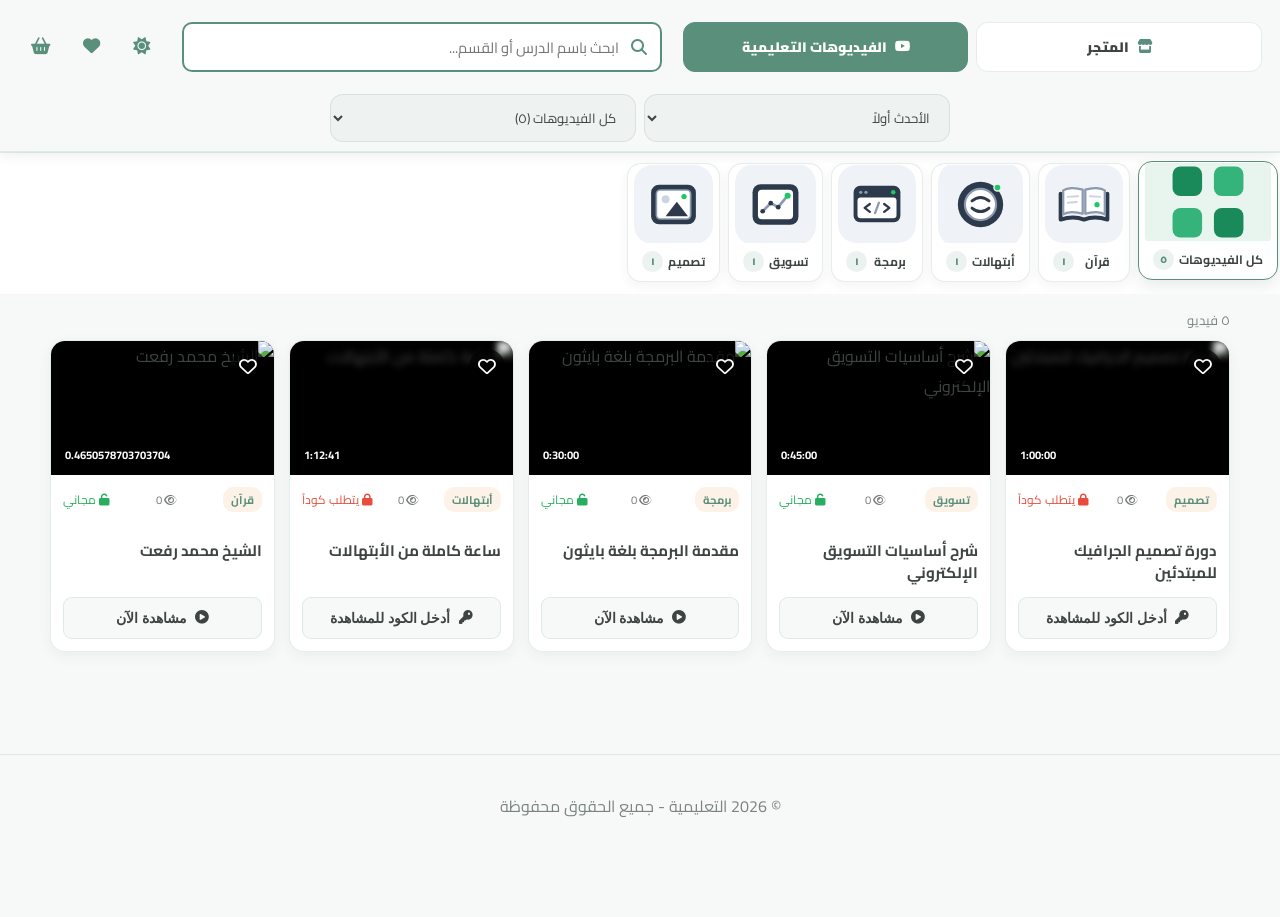
==== commit 3722d013: "Add files via upload" ====
--- a/academy.html
+++ b/academy.html
@@ -83,7 +83,7 @@
     </nav>
 
     <section class="academy-library" id="academy-library" aria-labelledby="academy-library-title">
-        <h2 id="academy-library-title" class="visually-hidden">دروس الأكاديمية</h2>
+        <h1 id="academy-library-title" class="visually-hidden">دروس الأكاديمية</h1>
         <span id="academy-results-count" class="academy-results-count" role="status" aria-live="polite"></span>
         <main class="video-grid" id="academy-grid" aria-label="دروس الأكاديمية">
             <div class="loader" style="grid-column: 1/-1; margin: 50px auto;"></div>
@@ -162,24 +162,21 @@
     </footer>
 
     <nav id="academy-mobile-bottom-nav" class="mobile-bottom-nav" aria-label="تنقل المتجر">
-        <button class="mobile-nav-item" type="button" onclick="window.location.href='index.html'" aria-label="الرئيسية">
-            <i class="fas fa-house" aria-hidden="true"></i><span>الرئيسية</span>
+        <button class="mobile-nav-item" type="button" onclick="window.location.href='index.html#offers'" aria-label="التخفيضات والعروض الخاصة">
+            <i class="fas fa-fire" aria-hidden="true"></i><span id="academy-mobile-offers-label">التخفيضات</span>
         </button>
-        <button class="mobile-nav-item" type="button" onclick="window.location.href='index.html#product-cats'" aria-label="الأقسام">
-            <i class="fas fa-th-large" aria-hidden="true"></i><span>الأقسام</span>
+        <button class="mobile-nav-item" type="button" onclick="window.location.href='index.html#cart'" aria-label="سلة المشتريات">
+            <i class="fas fa-shopping-basket" aria-hidden="true"></i><span id="academy-mobile-cart-label">السلة</span>
         </button>
-        <button class="mobile-nav-store" type="button" onclick="triggerAdmin(event)" aria-label="زر المتجر والدخول للإدارة">
+        <button class="mobile-nav-store" type="button" onclick="window.location.href='index.html'" aria-label="الرئيسية: عرض كل المنتجات">
             <span class="mobile-nav-store-ring"><img id="academy-mobile-store-logo" class="store-brand-logo" src="logo.png" alt="متجر مشالى"></span>
-            <span id="academy-mobile-store-label">المتجر</span>
+            <span id="academy-mobile-store-label">الرئيسية</span>
         </button>
-        <button class="mobile-nav-item" type="button" onclick="window.location.href='index.html#cart-sidebar'" aria-label="سلة المشتريات">
-            <i class="fas fa-shopping-basket" aria-hidden="true"></i><span>السلة</span>
-        </button>
-        <button id="academy-mobile-nav-maintenance" class="mobile-nav-item" type="button" onclick="window.location.href='index.html'; setTimeout(() => openMaintenanceRequest(), 500)" aria-label="طلب صيانة">
+        <button id="academy-mobile-nav-maintenance" class="mobile-nav-item" type="button" onclick="window.location.href='index.html#maintenance'" aria-label="طلب صيانة">
             <i class="fas fa-screwdriver-wrench" aria-hidden="true"></i><span id="academy-mobile-maintenance-label">الصيانة</span>
         </button>
-        <button class="mobile-nav-item active" type="button" aria-current="page" aria-label="الفيديوهات">
-            <i class="fas fa-play-circle" aria-hidden="true"></i><span>الفيديوهات</span>
+        <button class="mobile-nav-item active" type="button" aria-current="page" aria-label="الفيديوهات التعليمية" onclick="window.scrollTo({top: 0, behavior: 'smooth'})">
+            <i class="fas fa-play-circle" aria-hidden="true"></i><span id="academy-mobile-videos-label">الفيديوهات</span>
         </button>
     </nav>
 
--- a/style.css
+++ b/style.css
@@ -1995,6 +1995,7 @@
 .cat-btn.cat-btn-offer:hover { border: 1px solid #d7a27d; background: #fbf2e9; color: #96532c; animation: none; transform: none; box-shadow: none; }
 .cat-btn.cat-btn-offer i { color: #bd7444; animation: none; }
 .store-catalog-heading { display: flex; align-items: end; justify-content: space-between; gap: 14px; margin: 10px 0 13px; }
+.store-catalog-heading h1,
 .store-catalog-heading h2 { margin: 2px 0 0; color: var(--text); font-size: clamp(1.2rem, 3vw, 1.55rem); }
 .store-results-count { color: var(--text-light); font-size: .84rem; white-space: nowrap; }
 .products-grid { grid-template-columns: repeat(auto-fill, minmax(205px, 1fr)); gap: 14px; max-width: 1180px; margin: 0 auto; padding: 0 0 24px; }
@@ -2552,6 +2553,17 @@
 .market-category-bar > #product-cats { scrollbar-width: thin; scrollbar-color: var(--primary) transparent; }
 .market-category-bar > #product-cats::-webkit-scrollbar { display: block; height: 5px; }
 .market-category-bar > #product-cats::-webkit-scrollbar-thumb { border-radius: 99px; background: var(--primary); }
+/* ضبط موضع التمرير حتى لا يختفي عنوان المنتجات تحت الهيدر الثابت */
+#store-catalog,
+.market-category-bar {
+    scroll-margin-top: 96px;
+}
+@media (max-width: 900px) {
+    #store-catalog,
+    .market-category-bar {
+        scroll-margin-top: 118px;
+    }
+}
 
 .store-catalog-toolbar { grid-template-columns: minmax(0, 1fr); }
 .store-sort-control { justify-self: end; }
@@ -2952,6 +2964,13 @@
     .offers-products-group { gap: 0; padding-inline-end: 0; }
     .img-container .product-cart-overlay { top: 7px; right: 7px; width: 36px; height: 36px; font-size: .98rem; }
     .market-header-main { padding-top: max(7px, env(safe-area-inset-top)); }
+}
+
+/* شاشات الهواتف الصغيرة: مساحة أكبر لمربع البحث */
+@media (max-width: 420px) {
+    .market-search { gap: 6px; padding: 0 9px; }
+    .market-sort { gap: 3px; padding-right: 6px; font-size: .7rem; }
+    .market-sort select { max-width: 92px; font-size: .74rem; }
 }
 
 @media (display-mode: standalone) {
@@ -3440,8 +3459,11 @@
 .mobile-bottom-nav {
     display: none;
 }
+.mobile-bottom-nav[hidden] {
+    display: none !important;
+}
 @media (max-width: 900px) {
-    body { padding-bottom: calc(76px + env(safe-area-inset-bottom)); }
+    body { padding-bottom: calc(98px + env(safe-area-inset-bottom)); }
     .market-brand,
     #store-academy-link,
     #academy-header-link { display: none !important; }
@@ -3456,7 +3478,7 @@
         bottom: 0;
         left: 0;
         display: grid;
-        grid-template-columns: repeat(6, minmax(0, 1fr));
+        grid-template-columns: repeat(5, minmax(0, 1fr));
         align-items: end;
         min-height: 68px;
         padding: 5px 4px calc(5px + env(safe-area-inset-bottom));
@@ -3465,6 +3487,7 @@
         backdrop-filter: blur(14px);
         -webkit-backdrop-filter: blur(14px);
         box-shadow: 0 -8px 28px rgba(20, 35, 28, .12);
+        transition: transform .22s ease, opacity .22s ease;
     }
     .mobile-nav-item,
     .mobile-nav-store {
@@ -3508,6 +3531,23 @@
         transition: transform .16s ease;
     }
     .mobile-nav-store:active { transform: scale(.94); }
+    .mobile-nav-store.active { color: var(--bottom-nav-active); }
+    .mobile-nav-store.active .mobile-nav-store-ring {
+        box-shadow: 0 7px 18px rgba(30, 55, 43, .22), 0 0 0 2px var(--bottom-nav-active);
+    }
+    .mobile-nav-item.active i { transform: translateY(-1px); }
+    .mobile-nav-item:focus-visible,
+    .mobile-nav-store:focus-visible {
+        outline: 2px solid var(--primary);
+        outline-offset: 2px;
+    }
+    .mobile-nav-item > span:last-child {
+        max-width: 100%;
+        overflow: hidden;
+        line-height: 1.15;
+        text-overflow: ellipsis;
+        white-space: nowrap;
+    }
     .mobile-nav-store-ring {
         position: absolute;
         top: -18px;
@@ -3544,16 +3584,30 @@
         line-height: 13px;
         text-align: center;
     }
-    .mobile-bottom-nav.nav-maintenance-hidden { grid-template-columns: repeat(5, minmax(0, 1fr)); }
+    .mobile-bottom-nav.nav-maintenance-hidden { grid-template-columns: repeat(4, minmax(0, 1fr)); }
     .mobile-bottom-nav.nav-maintenance-hidden #mobile-nav-maintenance { display: none; }
+    /* الشريط يبقى ظاهراً فوق درج السلة/المفضلة (لتفعيل زر التبديل) مع تعويض مساحة أزرار الطلب */
+    body.nav-covered .mobile-bottom-nav {
+        z-index: 6100;
+    }
+    #cart-sidebar,
+    #wishlist-sidebar {
+        padding-bottom: calc(76px + env(safe-area-inset-bottom));
+    }
     .whatsapp-float {
-        bottom: calc(82px + env(safe-area-inset-bottom));
+        bottom: calc(100px + env(safe-area-inset-bottom));
         width: 46px;
         height: 46px;
     }
-    #install-btn { bottom: calc(82px + env(safe-area-inset-bottom)) !important; }
+    #install-btn { bottom: calc(158px + env(safe-area-inset-bottom)) !important; }
+    .store-toast { bottom: calc(104px + env(safe-area-inset-bottom)); }
+    .social-proof-toast {
+        right: 12px;
+        bottom: calc(100px + env(safe-area-inset-bottom));
+    }
     @media (prefers-reduced-motion: reduce) {
         .mobile-nav-item,
+        .mobile-bottom-nav,
         .mobile-nav-store { transition: none; }
     }
 }
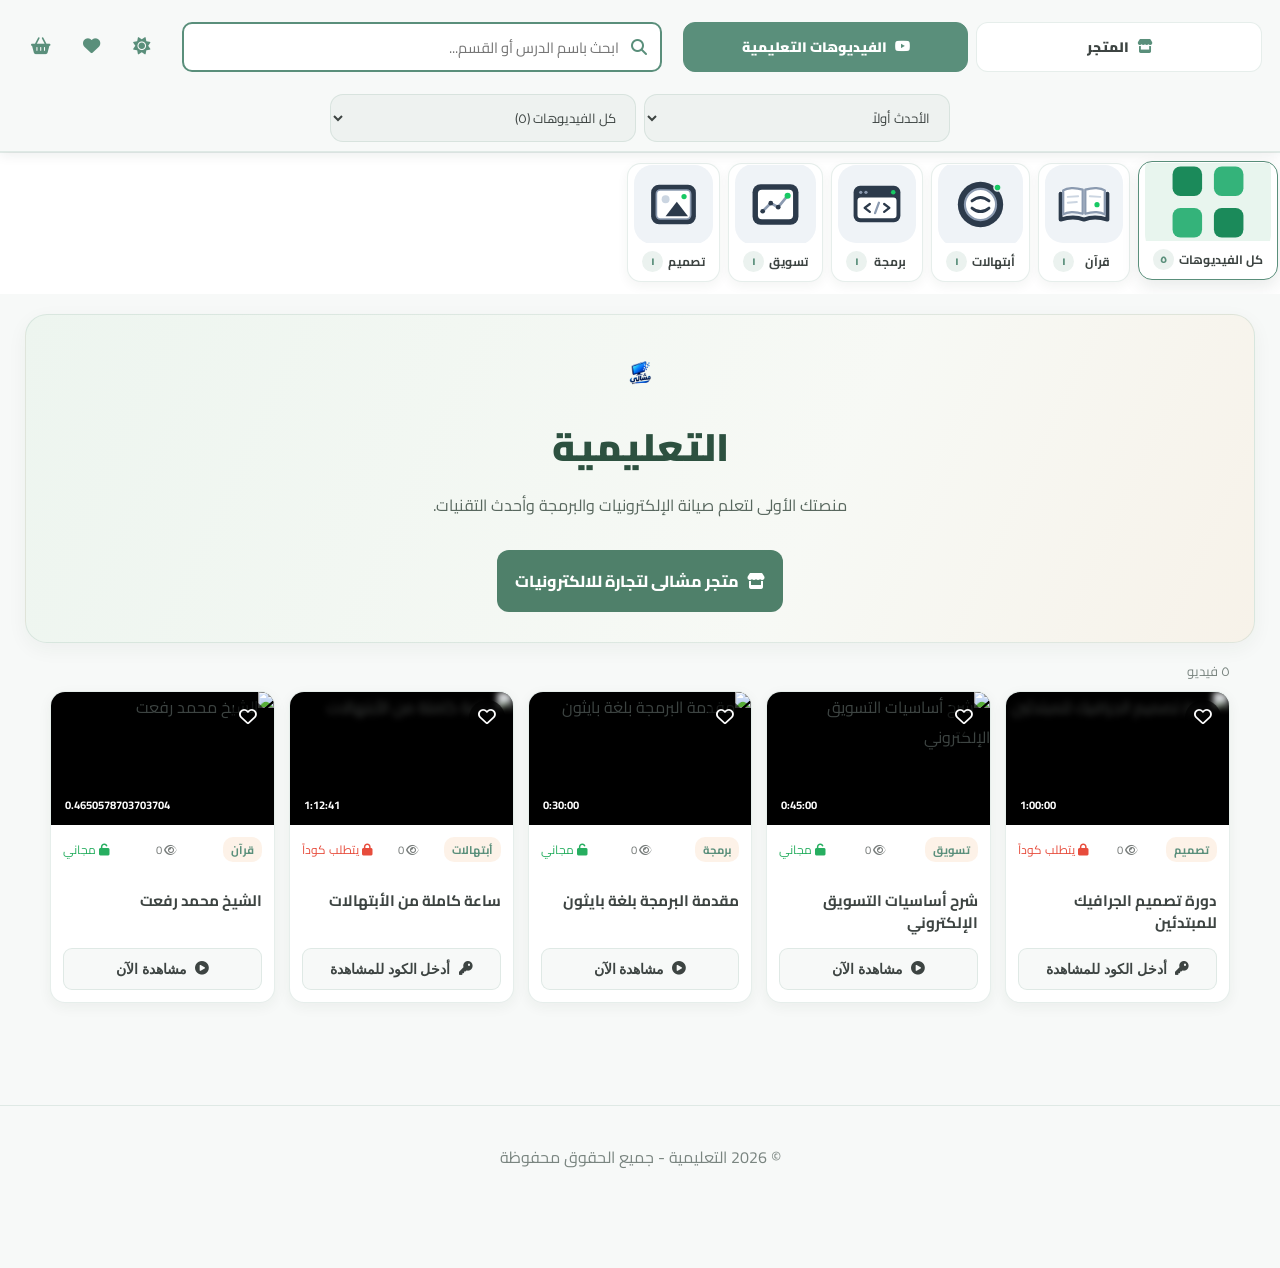
==== commit 7089889b: "Add files via upload" ====
--- a/academy.html
+++ b/academy.html
@@ -26,7 +26,7 @@
 <body>
     <div id="app-splash" class="app-splash" role="status" aria-live="polite">
         <img id="app-splash-image" src="logo.png" alt="شعار متجر مشالى">
-        <span>جاري تحميل الأكاديمية...</span>
+        <span id="app-splash-text">جاري تحميل الأكاديمية...</span>
     </div>
     <!-- الهيدر -->
     <header class="market-header">
@@ -34,16 +34,16 @@
             <div class="academy-mode-switch" aria-label="اختيار القسم الرئيسي">
                 <a class="academy-mode-button" href="index.html" onclick="animateStoreModeSwitch(event, this)">
                     <i class="fas fa-store" aria-hidden="true"></i>
-                    <span>المتجر</span>
+                    <span id="mode-store-label">المتجر</span>
                 </a>
                 <a class="academy-mode-button active" href="academy.html" aria-current="page" onclick="animateStoreModeSwitch(event, this)">
                     <i class="fab fa-youtube" aria-hidden="true"></i>
-                    <span>الفيديوهات التعليمية</span>
+                    <span id="mode-academy-label">الفيديوهات التعليمية</span>
                 </a>
             </div>
             <label class="market-search" for="academy-search">
                 <i class="fas fa-search" aria-hidden="true"></i>
-                <input type="search" id="academy-search" placeholder="ابحث باسم الدرس أو القسم..." oninput="searchAcademy()" aria-label="البحث في الدروس">
+                <input type="search" id="academy-search" placeholder="ابحث باسم الدرس أو القسم..." oninput="searchAcademy()" aria-label="البحث في الدروس" autocomplete="off">
             </label>
             <div class="market-actions">
                 <div class="market-theme-wrap">
@@ -82,8 +82,22 @@
         <div id="academy-cats" class="cat-nav-scroll"></div>
     </nav>
 
+    <!-- مقدمة الأكاديمية: الاسم والوصف والشعار تُقرأ من ورقة Settings -->
+    <section id="academy-hero" class="academy-hero" aria-labelledby="academy-page-name">
+        <div class="academy-brand-mark">
+            <img id="academy-page-icon" class="academy-video-icon" src="video.png" alt="شعار الأكاديمية" width="56" height="56" decoding="async">
+            <span id="academy-header-name"></span>
+        </div>
+        <h1 id="academy-page-name">الفيديوهات التعليمية</h1>
+        <p id="academy-page-description">منصتك الأولى لتعلم صيانة الإلكترونيات والبرمجة وأحدث التقنيات.</p>
+        <a class="academy-hero-action" href="index.html">
+            <i class="fas fa-store" aria-hidden="true"></i>
+            <span id="academy-store-name">متجر مشالى</span>
+        </a>
+    </section>
+
     <section class="academy-library" id="academy-library" aria-labelledby="academy-library-title">
-        <h1 id="academy-library-title" class="visually-hidden">دروس الأكاديمية</h1>
+        <h2 id="academy-library-title" class="visually-hidden">دروس الأكاديمية</h2>
         <span id="academy-results-count" class="academy-results-count" role="status" aria-live="polite"></span>
         <main class="video-grid" id="academy-grid" aria-label="دروس الأكاديمية">
             <div class="loader" style="grid-column: 1/-1; margin: 50px auto;"></div>
--- a/style.css
+++ b/style.css
@@ -3961,3 +3961,124 @@
         .academy-linked-product { grid-template-columns: 52px minmax(0, 1fr) 94px; }
         .academy-linked-product img { width: 52px; height: 52px; }
     }
+
+/* ===== مقدمة المتجر (Store Hero) — النصوص والألوان والأحجام تُقرأ من ورقة Settings ===== */
+.store-hero {
+    max-width: 1180px;
+    margin: 14px auto 2px;
+    padding: 22px 20px 20px;
+    border-radius: 22px;
+    display: flex;
+    flex-direction: column;
+    align-items: center;
+    gap: 8px;
+    text-align: center;
+    background: var(--card);
+    border: 1px solid var(--border);
+    box-shadow: 0 12px 30px rgba(0, 0, 0, 0.08);
+}
+.store-hero[hidden] { display: none; }
+.store-hero-kicker {
+    display: inline-block;
+    padding: 4px 14px;
+    border-radius: 999px;
+    border: 1px solid var(--border);
+    background: var(--card-bg);
+    color: var(--primary);
+    font-size: var(--store-hero-kicker-size, 14px);
+    font-weight: 700;
+    line-height: 1.6;
+}
+.store-hero-title {
+    margin: 0;
+    color: var(--text);
+    font-size: var(--store-hero-title-size, 45px);
+    font-weight: 900;
+    line-height: 1.2;
+    letter-spacing: -0.5px;
+}
+.store-hero-highlight {
+    margin: 0;
+    color: var(--primary);
+    font-size: clamp(15px, 0.7vw + 12px, 20px);
+    font-weight: 800;
+    line-height: 1.5;
+}
+.store-hero-description {
+    margin: 0;
+    max-width: 660px;
+    color: var(--text-light);
+    font-size: var(--store-hero-description-size, 16px);
+    line-height: 1.75;
+}
+
+/* ملاحظة أسفل السلة (سياسة الشحن/التوصيل) — تظهر فقط عند كتابة cart_note في الإكسل */
+.cart-note {
+    margin: 0 0 10px;
+    padding: 8px 10px;
+    border-radius: 8px;
+    border: 1px dashed var(--border);
+    background: var(--bg);
+    color: var(--text-light);
+    font-size: 0.75rem;
+    line-height: 1.6;
+    text-align: center;
+}
+.cart-note[hidden] { display: none; }
+
+@media (max-width: 900px) {
+    .store-hero {
+        margin: 10px 12px 0;
+        padding: 18px 14px 16px;
+        border-radius: 18px;
+    }
+    .store-hero-title { font-size: calc(var(--store-hero-title-size, 45px) * 0.62); }
+    .store-hero-description { font-size: calc(var(--store-hero-description-size, 16px) * 0.92); }
+}
+@media (max-width: 420px) {
+    .store-hero-title { font-size: calc(var(--store-hero-title-size, 45px) * 0.52); }
+}
+
+/* شعار واسم المتجر داخل مقدمة المتجر (يُقرأ من Settings: brand_logo_image / brand_name / site_tagline) */
+.store-hero-brand {
+    display: flex;
+    flex-direction: column;
+    align-items: center;
+    gap: 4px;
+    margin-bottom: 4px;
+}
+.store-hero-brand img {
+    display: block;
+    width: auto;
+    max-width: min(190px, 46vw);
+    height: auto;
+    max-height: 62px;
+    object-fit: contain;
+}
+.store-hero-brand-name {
+    color: var(--text);
+    font-size: 1rem;
+    font-weight: 900;
+    letter-spacing: -.2px;
+}
+.store-hero-brand-tagline {
+    color: var(--text-light);
+    font-size: .82rem;
+    font-weight: 700;
+}
+.store-hero-brand-name:empty,
+.store-hero-brand-tagline:empty { display: none; }
+
+/* شعار الأكاديمية داخل مقدمتها (يُقرأ من Settings: academy_logo_image) */
+.academy-hero .academy-video-icon {
+    width: 56px;
+    height: 56px;
+    margin: 0 auto;
+}
+.academy-hero .academy-brand-mark { margin-bottom: 10px; }
+.academy-hero #academy-header-name:empty { display: none; }
+.academy-hero h1 { margin-bottom: 10px; }
+@media (max-width: 600px) {
+    .academy-hero { padding: 22px 16px; margin: 14px 12px 12px; border-radius: 18px; }
+    .academy-hero .academy-video-icon { width: 46px; height: 46px; }
+}
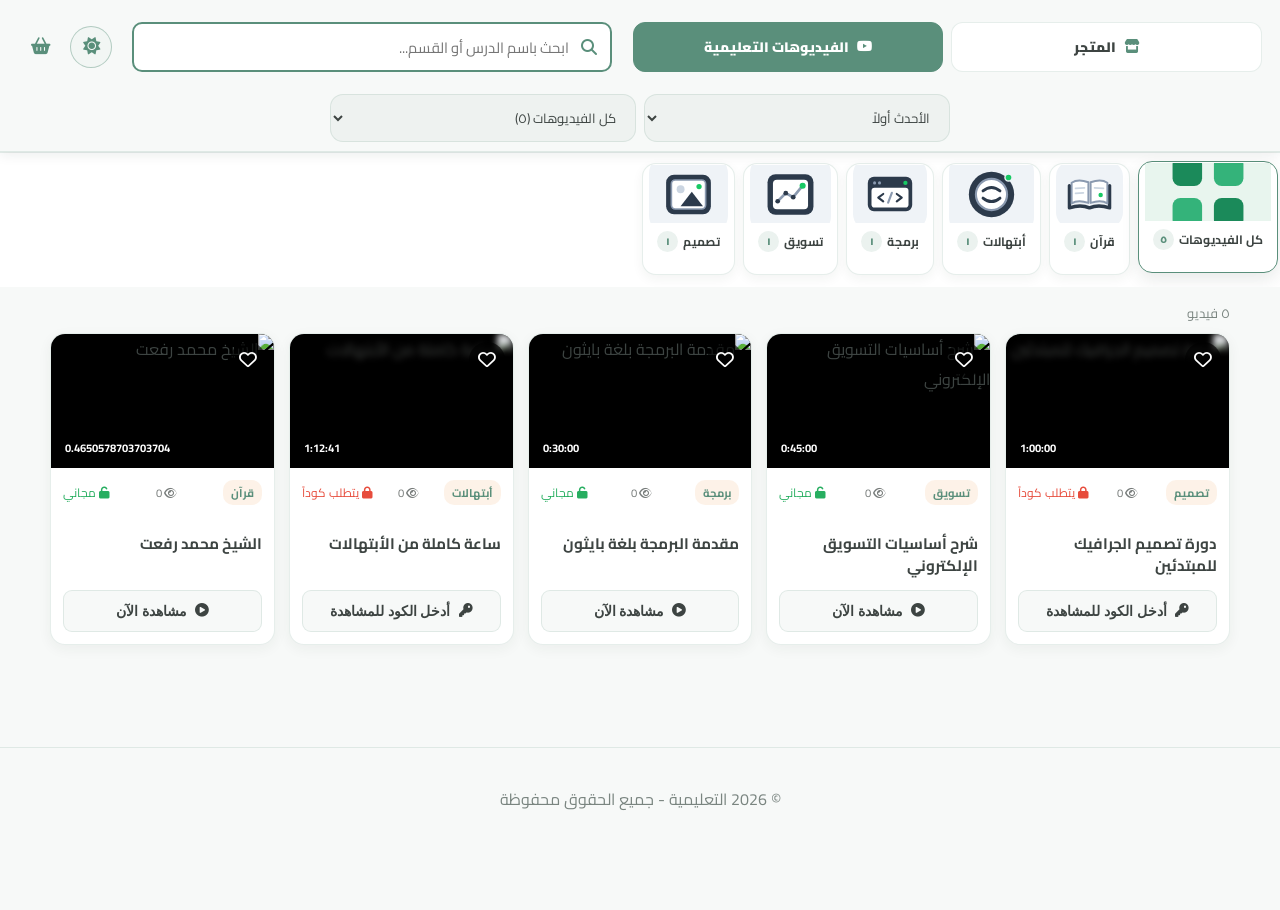
==== commit f95dd357: "Add files via upload" ====
--- a/academy.html
+++ b/academy.html
@@ -49,15 +49,16 @@
                 <div class="market-theme-wrap">
                     <button class="market-icon-button" type="button" onclick="toggleThemeMenu(event)" aria-label="تغيير المظهر"><i id="theme-icon" class="fas fa-moon"></i></button>
                     <div id="theme-menu" class="market-theme-menu">
-                        <button onclick="setTheme('dark', event)" title="داكن هادئ"><i class="fas fa-moon"></i></button>
-                        <button onclick="setTheme('light', event)" title="فاتح"><i class="fas fa-sun"></i></button>
-                        <button onclick="setTheme('neon', event)" title="نيون"><i class="fas fa-bolt"></i></button>
-                        <button onclick="setTheme('gold', event)" title="ذهبي"><i class="fas fa-crown"></i></button>
-                    </div>
-                </div>
-                <button class="market-icon-button" type="button" onclick="document.getElementById('academy-library-filter').value='favorites'; applyAcademyFilters();" aria-label="دروس المفضلة">
-                    <i class="fas fa-heart"></i>
-                </button>
+                        <button data-theme-choice="dark" onclick="setTheme('dark', event)" title="داكن هادئ"><i class="fas fa-moon"></i></button>
+                        <button data-theme-choice="light" onclick="setTheme('light', event)" title="فاتح"><i class="fas fa-sun"></i></button>
+                        <button data-theme-choice="white" onclick="setTheme('white', event)" title="أبيض"><i class="fas fa-circle"></i></button>
+                        <button data-theme-choice="neon" onclick="setTheme('neon', event)" title="نيون"><i class="fas fa-bolt"></i></button>
+                        <button data-theme-choice="gold" onclick="setTheme('gold', event)" title="ذهبي"><i class="fas fa-crown"></i></button>
+                        <button data-theme-choice="ocean" onclick="setTheme('ocean', event)" title="أزرق"><i class="fas fa-water"></i></button>
+                        <button data-theme-choice="rose" onclick="setTheme('rose', event)" title="وردي"><i class="fas fa-heart"></i></button>
+                        <button data-theme-choice="mint" onclick="setTheme('mint', event)" title="نعناعي"><i class="fas fa-leaf"></i></button>
+                    </div>
+                </div>
                 <a class="market-icon-button" href="index.html" aria-label="العودة إلى المتجر"><i class="fas fa-shopping-basket"></i></a>
             </div>
         </div>
@@ -179,7 +180,7 @@
         <button class="mobile-nav-item" type="button" onclick="window.location.href='index.html#offers'" aria-label="التخفيضات والعروض الخاصة">
             <i class="fas fa-fire" aria-hidden="true"></i><span id="academy-mobile-offers-label">التخفيضات</span>
         </button>
-        <button class="mobile-nav-item" type="button" onclick="window.location.href='index.html#cart'" aria-label="سلة المشتريات">
+        <button class="mobile-nav-item" type="button" onclick="window.location.href='cart.html'" aria-label="سلة المشتريات">
             <i class="fas fa-shopping-basket" aria-hidden="true"></i><span id="academy-mobile-cart-label">السلة</span>
         </button>
         <button class="mobile-nav-store" type="button" onclick="window.location.href='index.html'" aria-label="الرئيسية: عرض كل المنتجات">
--- a/style.css
+++ b/style.css
@@ -2036,6 +2036,9 @@
 .cart-payment-details[hidden] { display: none; }
 .cart-payment-details p { margin: 0 0 5px; font-weight: 800; }
 .cart-payment-details b { display: block; margin-top: 3px; overflow-wrap: anywhere; }
+.cart-payment-note { display: block; margin-top: 5px; color: var(--text-light); font-size: .72rem; font-weight: 700; }
+.cart-payment-note:empty { display: none; }
+.store-customer-fields [data-cash-field][hidden] { display: none; }
 .cart-checkout-btn { display: flex; width: 100%; min-height: 50px; align-items: center; justify-content: center; gap: 9px; margin: 0 0 7px; border: 0; border-radius: 11px; background: #218c55; color: #fff; font: inherit; font-size: .97rem; font-weight: 800; cursor: pointer; transition: background-color .2s ease; }
 .cart-checkout-btn:hover { background: #197747; }
 .cart-checkout-btn i { font-size: 1.2rem; }
@@ -2454,6 +2457,34 @@
     cursor: pointer;
 }
 .market-icon-button:hover { border-color: var(--border); background: var(--card-bg); }
+.market-theme-wrap .market-icon-button {
+    border-color: color-mix(in srgb, var(--theme-active-color, var(--primary)) 32%, var(--border));
+    background: color-mix(in srgb, var(--theme-active-color, var(--primary)) 8%, var(--card-bg));
+}
+.market-theme-wrap .theme-icon-pulse {
+    animation: theme-icon-pulse .45s ease both;
+}
+@keyframes theme-icon-pulse {
+    0% { transform: scale(.86) rotate(-8deg); }
+    55% { transform: scale(1.12) rotate(3deg); }
+    100% { transform: scale(1) rotate(0); }
+}
+.market-theme-menu [data-theme-choice] {
+    transition: transform .16s ease, box-shadow .16s ease, background .16s ease;
+}
+.market-theme-menu [data-theme-choice].active {
+    transform: scale(1.08);
+    box-shadow: 0 0 0 3px color-mix(in srgb, var(--theme-choice-color, var(--primary)) 24%, transparent);
+    background: color-mix(in srgb, var(--theme-choice-color, var(--primary)) 12%, var(--card-bg));
+}
+.market-theme-menu [data-theme-choice="dark"] i { color: #9bb8a7; }
+.market-theme-menu [data-theme-choice="light"] i { color: #5a8f7b; }
+.market-theme-menu [data-theme-choice="white"] i { color: #2e8b57; }
+.market-theme-menu [data-theme-choice="ocean"] i { color: #2f6f8f; }
+.market-theme-menu [data-theme-choice="rose"] i { color: #c97b84; }
+.market-theme-menu [data-theme-choice="mint"] i { color: #5b9a7e; }
+.market-theme-menu [data-theme-choice="neon"] i { color: #00D4FF; }
+.market-theme-menu [data-theme-choice="gold"] i { color: #FFD700; }
 .market-cart-button {
     width: auto;
     min-width: 76px;
@@ -3682,9 +3713,9 @@
     }
     #academy-cats::-webkit-scrollbar { display: none; }
     .academy-category-chip {
-        flex: 0 0 118px;
+        flex: 0 0 82px;
         display: grid;
-        grid-template-rows: 78px auto;
+        grid-template-rows: 58px auto;
         min-height: 112px;
         overflow: hidden;
         border: 1px solid var(--border);
@@ -3698,7 +3729,7 @@
     }
     .academy-category-chip img {
         width: 100%;
-        height: 78px;
+        height: 58px;
         display: block;
         object-fit: cover;
     }
@@ -3942,12 +3973,12 @@
             font-size: .78rem;
         }
         .academy-category-chip {
-            flex-basis: 104px;
-            grid-template-rows: 68px auto;
-            min-height: 102px;
+            flex-basis: 72px;
+            grid-template-rows: 48px auto;
+            min-height: 82px;
         }
         .academy-category-chip img {
-            height: 68px;
+            height: 48px;
         }
     }
     @media (max-width: 900px) {
@@ -4082,3 +4113,329 @@
     .academy-hero { padding: 22px 16px; margin: 14px 12px 12px; border-radius: 18px; }
     .academy-hero .academy-video-icon { width: 46px; height: 46px; }
 }
+
+/* الإبقاء على قوائم المتجر والفيديوهات فقط دون مقدمة ترحيبية */
+#store-hero,
+.store-hero,
+.store-hero-brand,
+#academy-hero,
+.academy-hero {
+    display: none !important;
+}
+
+/* صفحة السلة المستقلة */
+.standalone-cart-page { min-height: 100vh; padding-bottom: 20px; }
+.standalone-cart-header { position: sticky; }
+.standalone-cart-topbar {
+    display: grid;
+    grid-template-columns: 44px minmax(0, 1fr) 44px;
+    align-items: center;
+    max-width: 1180px;
+    min-height: 64px;
+    margin: 0 auto;
+    padding: 8px 18px;
+}
+.standalone-cart-topbar h1 {
+    display: inline-flex;
+    align-items: center;
+    justify-content: center;
+    gap: 8px;
+    margin: 0;
+    font-size: 1.05rem;
+}
+.standalone-cart-topbar h1 i { color: var(--primary); }
+.standalone-cart-back {
+    display: grid;
+    width: 40px;
+    height: 40px;
+    place-items: center;
+    border: 1px solid var(--border);
+    border-radius: 12px;
+    background: var(--card-bg);
+    color: var(--text);
+    text-decoration: none;
+}
+.standalone-cart-count {
+    justify-self: end;
+    min-width: 28px;
+    height: 28px;
+    display: grid;
+    place-items: center;
+    border-radius: 999px;
+    background: var(--primary);
+    color: #fff;
+    font-size: .78rem;
+    font-weight: 900;
+}
+.standalone-cart-main {
+    display: grid;
+    grid-template-columns: minmax(0, 1.45fr) minmax(300px, .55fr);
+    grid-template-areas:
+        "items summary"
+        "recommendations summary";
+    align-items: start;
+    gap: 16px;
+    max-width: 1180px;
+    margin: 18px auto 50px;
+    padding: 0 18px;
+}
+.standalone-cart-items-panel { grid-area: items; }
+.standalone-cart-summary { grid-area: summary; }
+.standalone-recommendations { grid-area: recommendations; }
+.standalone-cart-items-panel,
+.standalone-cart-summary,
+.standalone-recommendations {
+    border: 1px solid var(--border);
+    border-radius: 18px;
+    background: var(--card-bg);
+    box-shadow: 0 7px 22px rgba(35,57,45,.06);
+}
+.standalone-cart-items-panel,
+.standalone-cart-summary { padding: 14px; }
+.standalone-cart-panel-heading {
+    display: flex;
+    align-items: center;
+    justify-content: space-between;
+    gap: 10px;
+    margin-bottom: 12px;
+}
+.standalone-cart-panel-heading h2,
+.standalone-cart-summary h2 {
+    margin: 0;
+    font-size: 1rem;
+}
+.standalone-cart-clear {
+    border: 0;
+    background: transparent;
+    color: #c64b4b;
+    font: inherit;
+    font-size: .78rem;
+    font-weight: 800;
+    cursor: pointer;
+}
+.standalone-cart-items { display: grid; gap: 9px; }
+.standalone-cart-item {
+    display: grid;
+    grid-template-columns: 82px minmax(0, 1fr) auto;
+    align-items: center;
+    gap: 10px;
+    min-height: 100px;
+    padding: 9px;
+    border: 1px solid var(--border);
+    border-radius: 13px;
+    background: var(--bg);
+}
+.standalone-cart-item img {
+    width: 82px;
+    height: 82px;
+    border-radius: 10px;
+    object-fit: contain;
+    background: #fff;
+}
+.standalone-cart-item-info { display: grid; gap: 4px; min-width: 0; }
+.standalone-cart-item-info strong { font-size: .9rem; }
+.standalone-cart-item-info span { color: var(--text-light); font-size: .74rem; }
+.standalone-cart-item-info b { color: var(--primary); font-size: .9rem; }
+.standalone-cart-item-actions {
+    display: grid;
+    grid-template-columns: 34px 32px 34px;
+    align-items: center;
+    gap: 4px;
+    text-align: center;
+}
+.standalone-cart-item-actions button {
+    width: 34px;
+    height: 34px;
+    border: 1px solid var(--border);
+    border-radius: 9px;
+    background: var(--card-bg);
+    color: var(--primary);
+    cursor: pointer;
+}
+.standalone-cart-item-actions .standalone-cart-remove {
+    grid-column: 1 / -1;
+    width: 100%;
+    margin-top: 4px;
+    color: #c64b4b;
+}
+.standalone-cart-empty {
+    display: grid;
+    place-items: center;
+    min-height: 260px;
+    text-align: center;
+    color: var(--text-light);
+}
+.standalone-cart-empty i { color: var(--primary); font-size: 3rem; }
+.standalone-cart-empty h3 { margin: 12px 0 2px; color: var(--text); }
+.standalone-cart-empty p { margin: 0 0 12px; font-size: .82rem; }
+.standalone-cart-empty a {
+    min-height: 40px;
+    display: inline-flex;
+    align-items: center;
+    padding: 0 18px;
+    border-radius: 10px;
+    background: var(--primary);
+    color: #fff;
+    text-decoration: none;
+    font-size: .82rem;
+    font-weight: 900;
+}
+.standalone-cart-summary { position: sticky; top: 82px; }
+.standalone-payment-options { display: grid; grid-template-columns: repeat(3, minmax(0, 1fr)); gap: 6px; margin-top: 12px; }
+.standalone-payment-option {
+    min-height: 68px;
+    display: grid;
+    place-items: center;
+    gap: 4px;
+    border: 1px solid var(--border);
+    border-radius: 10px;
+    background: var(--bg);
+    color: var(--text-light);
+    font: inherit;
+    font-size: .68rem;
+    cursor: pointer;
+}
+.standalone-payment-option i { color: var(--primary); font-size: 1rem; }
+.standalone-payment-option.active { border-color: var(--primary); background: color-mix(in srgb, var(--primary) 10%, var(--card-bg)); color: var(--text); }
+.standalone-payment-detail {
+    display: flex;
+    align-items: center;
+    gap: 9px;
+    min-height: 56px;
+    margin-top: 8px;
+    padding: 8px 10px;
+    border-radius: 10px;
+    background: var(--bg);
+    color: var(--text-light);
+}
+.standalone-payment-detail i { color: var(--primary); }
+.standalone-payment-detail div { display: grid; gap: 2px; font-size: .72rem; }
+.standalone-payment-detail strong { color: var(--text); }
+.standalone-coupon { display: grid; gap: 5px; margin-top: 10px; }
+.standalone-coupon label { font-size: .78rem; font-weight: 800; }
+.standalone-coupon > div { display: grid; grid-template-columns: minmax(0, 1fr) auto; gap: 6px; }
+.standalone-coupon input,
+.standalone-checkout-form input,
+.standalone-checkout-form textarea {
+    width: 100%;
+    box-sizing: border-box;
+    border: 1px solid var(--border);
+    border-radius: 9px;
+    background: var(--bg);
+    color: var(--text);
+    font: inherit;
+}
+.standalone-coupon input { min-height: 40px; padding: 7px 9px; }
+.standalone-coupon button {
+    min-height: 40px;
+    border: 0;
+    border-radius: 9px;
+    background: var(--primary);
+    color: #fff;
+    font: inherit;
+    font-size: .76rem;
+    font-weight: 900;
+}
+.standalone-coupon p { min-height: 1.2em; margin: 0; color: var(--text-light); font-size: .68rem; }
+.standalone-cart-totals { display: grid; gap: 7px; margin: 8px 0 12px; }
+.standalone-cart-totals > div { display: flex; justify-content: space-between; gap: 10px; color: var(--text-light); font-size: .78rem; }
+.standalone-cart-totals .standalone-discount { color: #27845a; }
+.standalone-cart-totals .standalone-grand-total {
+    align-items: center;
+    padding-top: 9px;
+    border-top: 1px solid var(--border);
+    color: var(--text);
+    font-size: .88rem;
+    font-weight: 900;
+}
+.standalone-grand-total strong { color: var(--primary); font-size: 1.18rem; }
+.standalone-grand-total small { color: var(--text-light); font-size: .66rem; }
+.standalone-checkout-form { display: grid; grid-template-columns: repeat(2, minmax(0, 1fr)); gap: 8px; }
+.standalone-checkout-form label { display: grid; gap: 5px; font-size: .72rem; font-weight: 800; }
+.standalone-checkout-form input { height: 42px; padding: 7px 9px; }
+.standalone-checkout-form textarea { min-height: 68px; padding: 8px 9px; resize: vertical; }
+.standalone-field-wide,
+.standalone-remember-customer,
+.standalone-checkout-submit { grid-column: 1 / -1; }
+.standalone-remember-customer { display: flex !important; align-items: center; gap: 7px; color: var(--text-light); }
+.standalone-remember-customer input { width: 16px; height: 16px; }
+.standalone-checkout-submit {
+    min-height: 48px;
+    border: 0;
+    border-radius: 10px;
+    background: #218c55;
+    color: #fff;
+    font: inherit;
+    font-size: .84rem;
+    font-weight: 900;
+    cursor: pointer;
+}
+.standalone-recommendations { position: relative; z-index: 1; margin-top: 2px; padding: 14px; }
+.standalone-recommendations-grid {
+    display: grid;
+    grid-template-columns: repeat(4, minmax(0, 1fr));
+    gap: 9px;
+}
+.standalone-recommendation-card {
+    display: grid;
+    grid-template-rows: 145px auto auto auto;
+    gap: 6px;
+    min-width: 0;
+    padding: 8px;
+    border: 1px solid var(--border);
+    border-radius: 12px;
+    background: var(--bg);
+    cursor: default;
+}
+.standalone-recommendation-card img { width: 100%; height: 145px; border-radius: 9px; object-fit: contain; background: #fff; }
+.standalone-recommendation-card strong { overflow: hidden; font-size: .78rem; text-overflow: ellipsis; white-space: nowrap; }
+.standalone-recommendation-card > span { color: var(--primary); font-size: .78rem; font-weight: 900; }
+.standalone-recommendation-card button {
+    min-height: 38px;
+    border: 0;
+    border-radius: 9px;
+    background: var(--primary);
+    color: #fff;
+    font: inherit;
+    font-size: .72rem;
+    font-weight: 900;
+}
+.standalone-recommendations-empty { margin: 0; color: var(--text-light); }
+.standalone-cart-nav { display: none; }
+
+@media (max-width: 900px) {
+    .standalone-cart-page { padding-bottom: calc(78px + env(safe-area-inset-bottom)); }
+    .standalone-cart-header { position: sticky; }
+    .standalone-cart-main {
+        grid-template-columns: minmax(0, 1fr);
+        grid-template-areas:
+            "items"
+            "recommendations"
+            "summary";
+        margin: 10px auto 20px;
+        padding: 0 10px;
+    }
+    .standalone-cart-summary { position: static; }
+    .standalone-recommendations { grid-column: auto; }
+    .standalone-recommendations-grid { grid-template-columns: repeat(2, minmax(0, 1fr)); }
+    .standalone-recommendation-card { grid-template-rows: 130px auto auto auto; }
+    .standalone-recommendation-card img { height: 130px; }
+    .standalone-cart-nav { display: grid; }
+}
+@media (max-width: 480px) {
+    .standalone-cart-topbar { min-height: 56px; padding: 6px 10px; }
+    .standalone-cart-topbar h1 { font-size: .92rem; }
+    .standalone-cart-item { grid-template-columns: 72px minmax(0, 1fr); }
+    .standalone-cart-item img { width: 72px; height: 72px; }
+    .standalone-cart-item-actions { grid-column: 1 / -1; grid-template-columns: 34px 34px 34px 1fr; justify-content: start; }
+    .standalone-cart-item-actions .standalone-cart-remove { grid-column: auto; width: 34px; margin: 0 0 0 auto; }
+    .standalone-payment-options { gap: 4px; }
+    .standalone-payment-option { min-height: 62px; font-size: .62rem; }
+    .standalone-checkout-form { grid-template-columns: minmax(0, 1fr); }
+    .standalone-field-wide,
+    .standalone-remember-customer,
+    .standalone-checkout-submit { grid-column: auto; }
+    .standalone-recommendations-grid { gap: 7px; }
+    .standalone-recommendation-card { grid-template-rows: 112px auto auto auto; }
+    .standalone-recommendation-card img { height: 112px; }
+}
